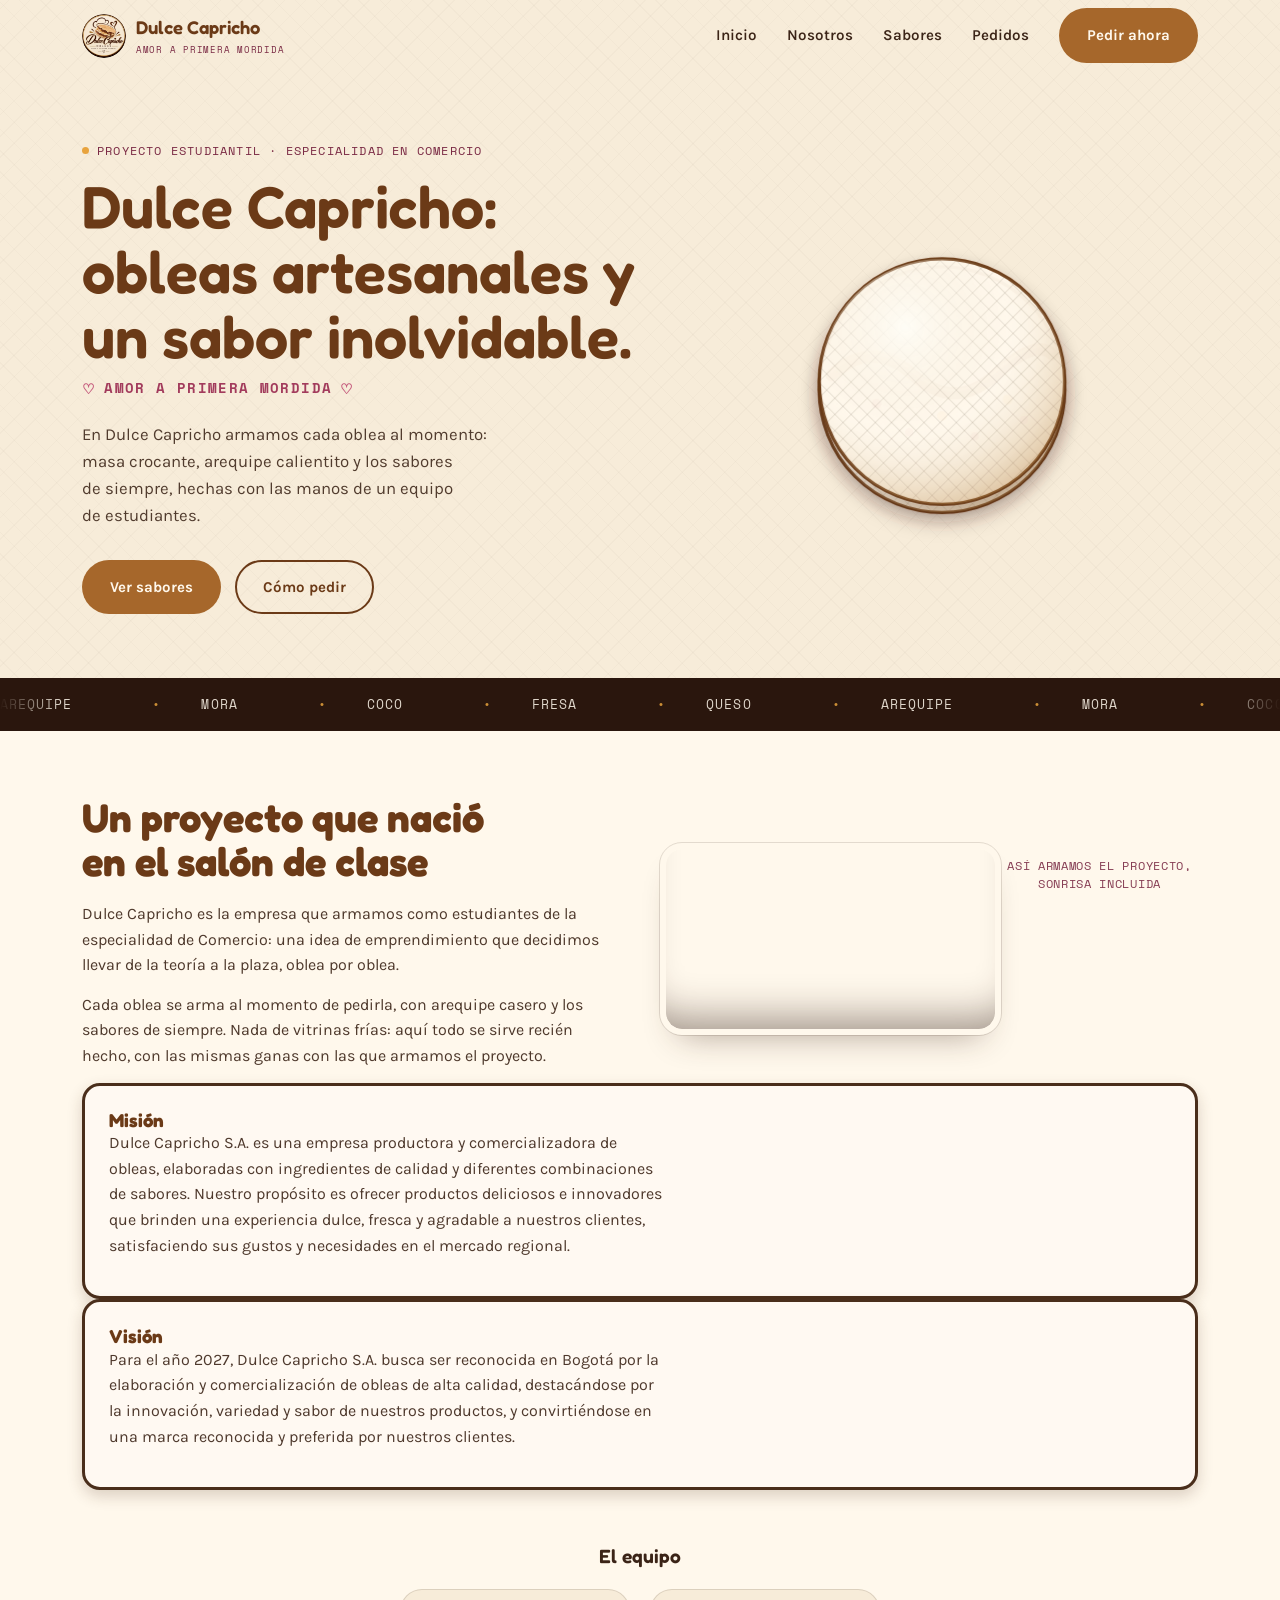
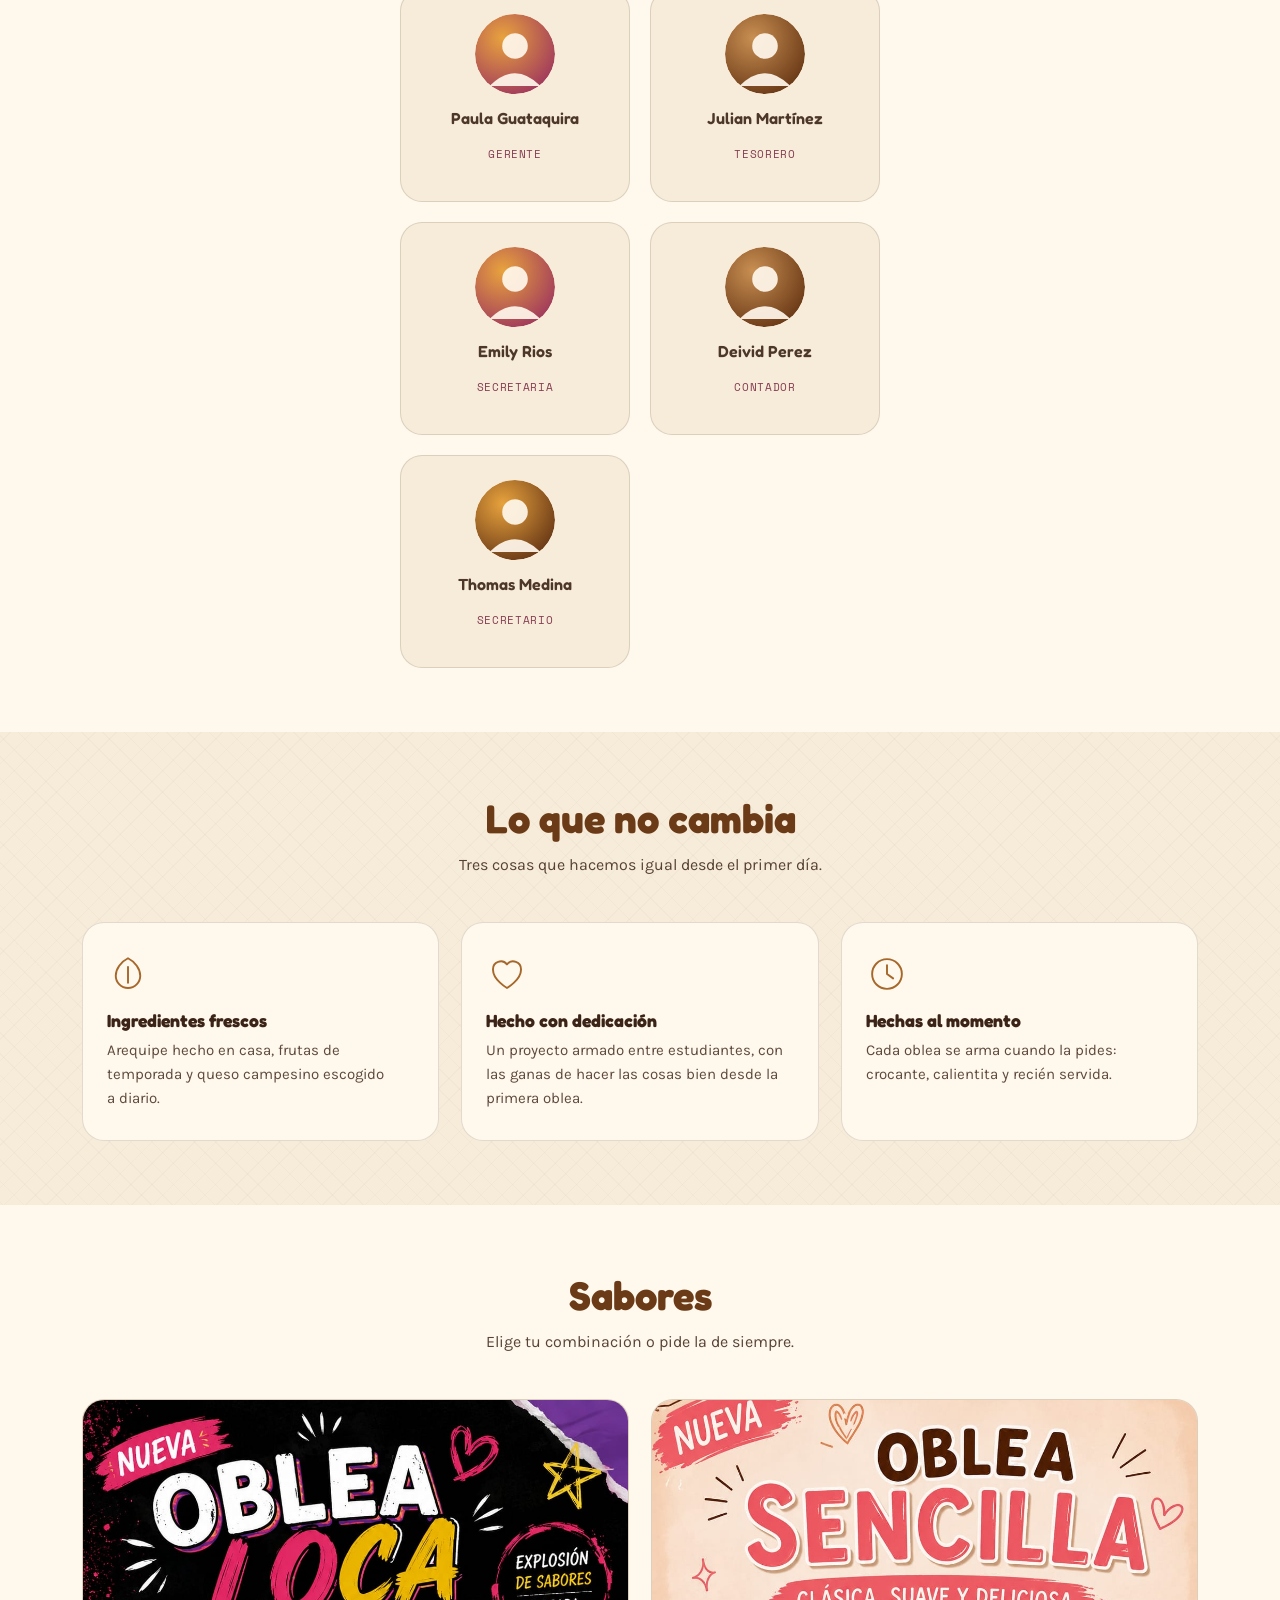
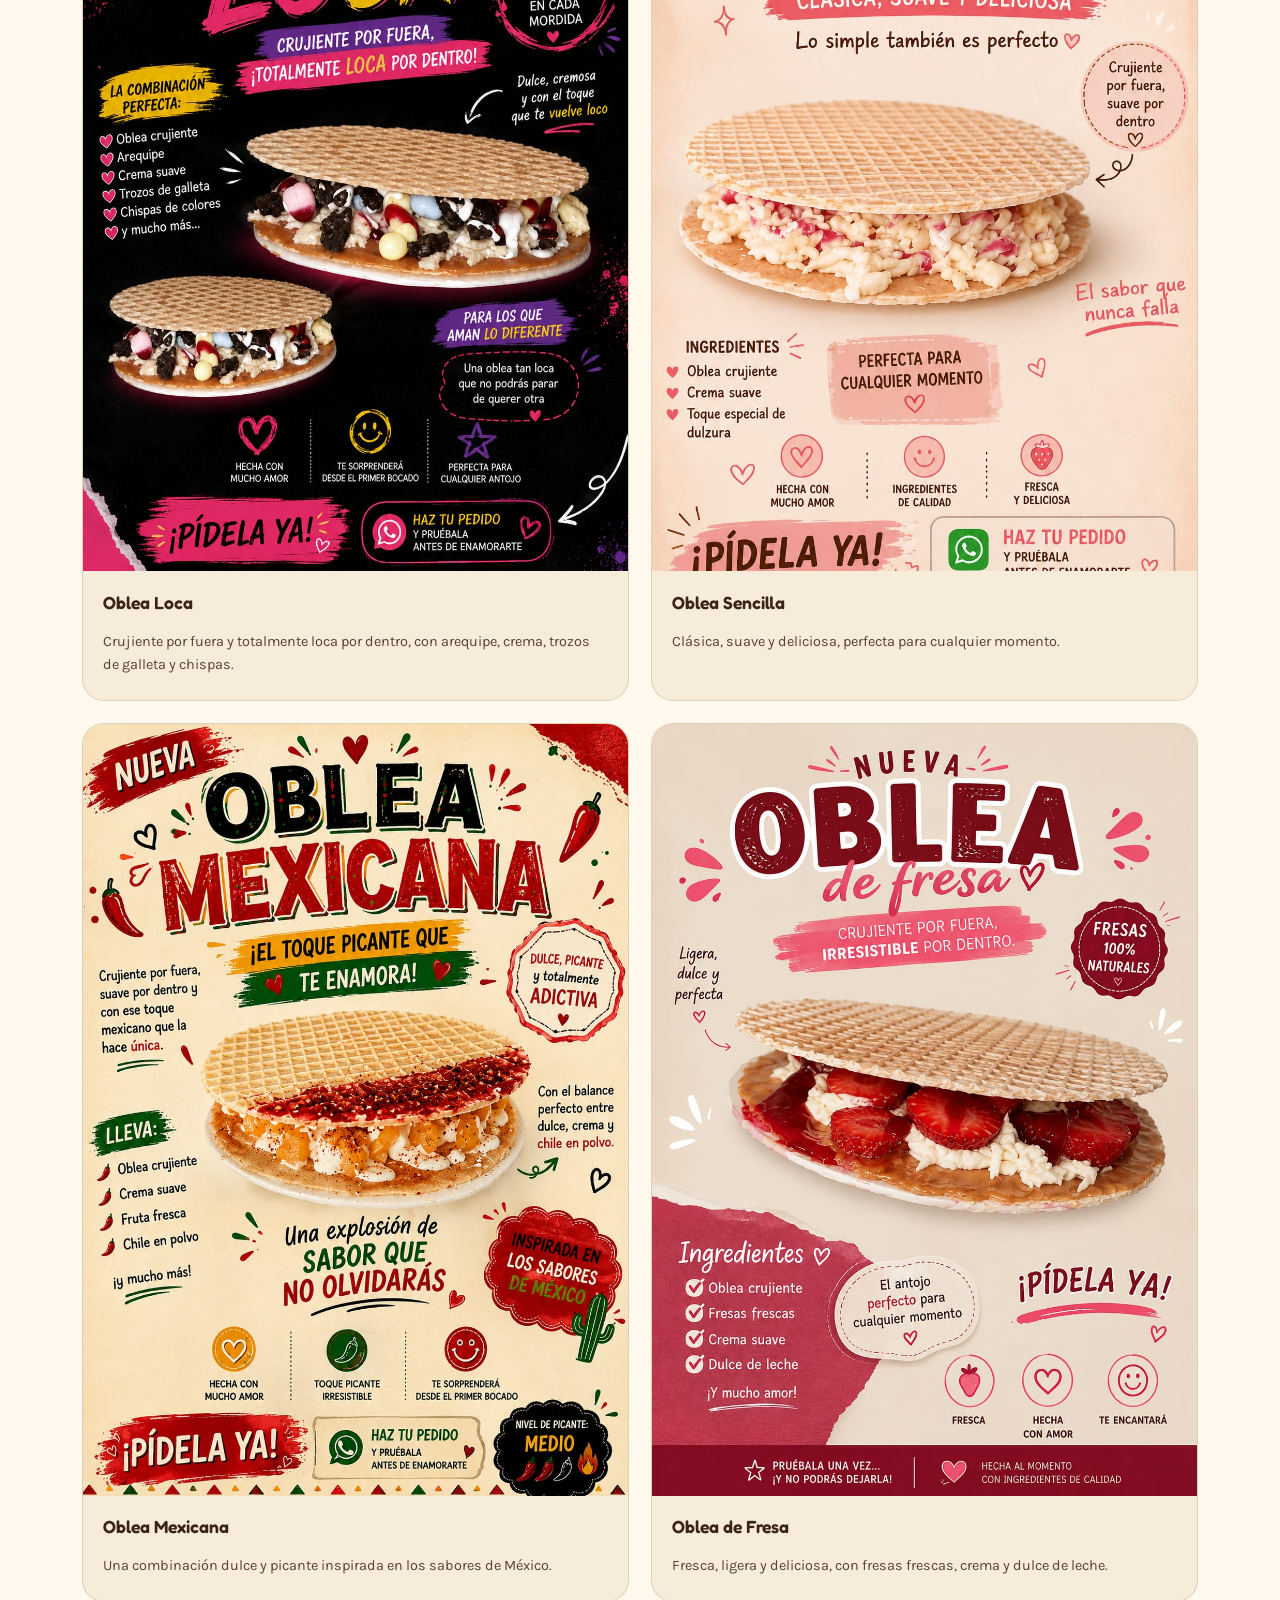
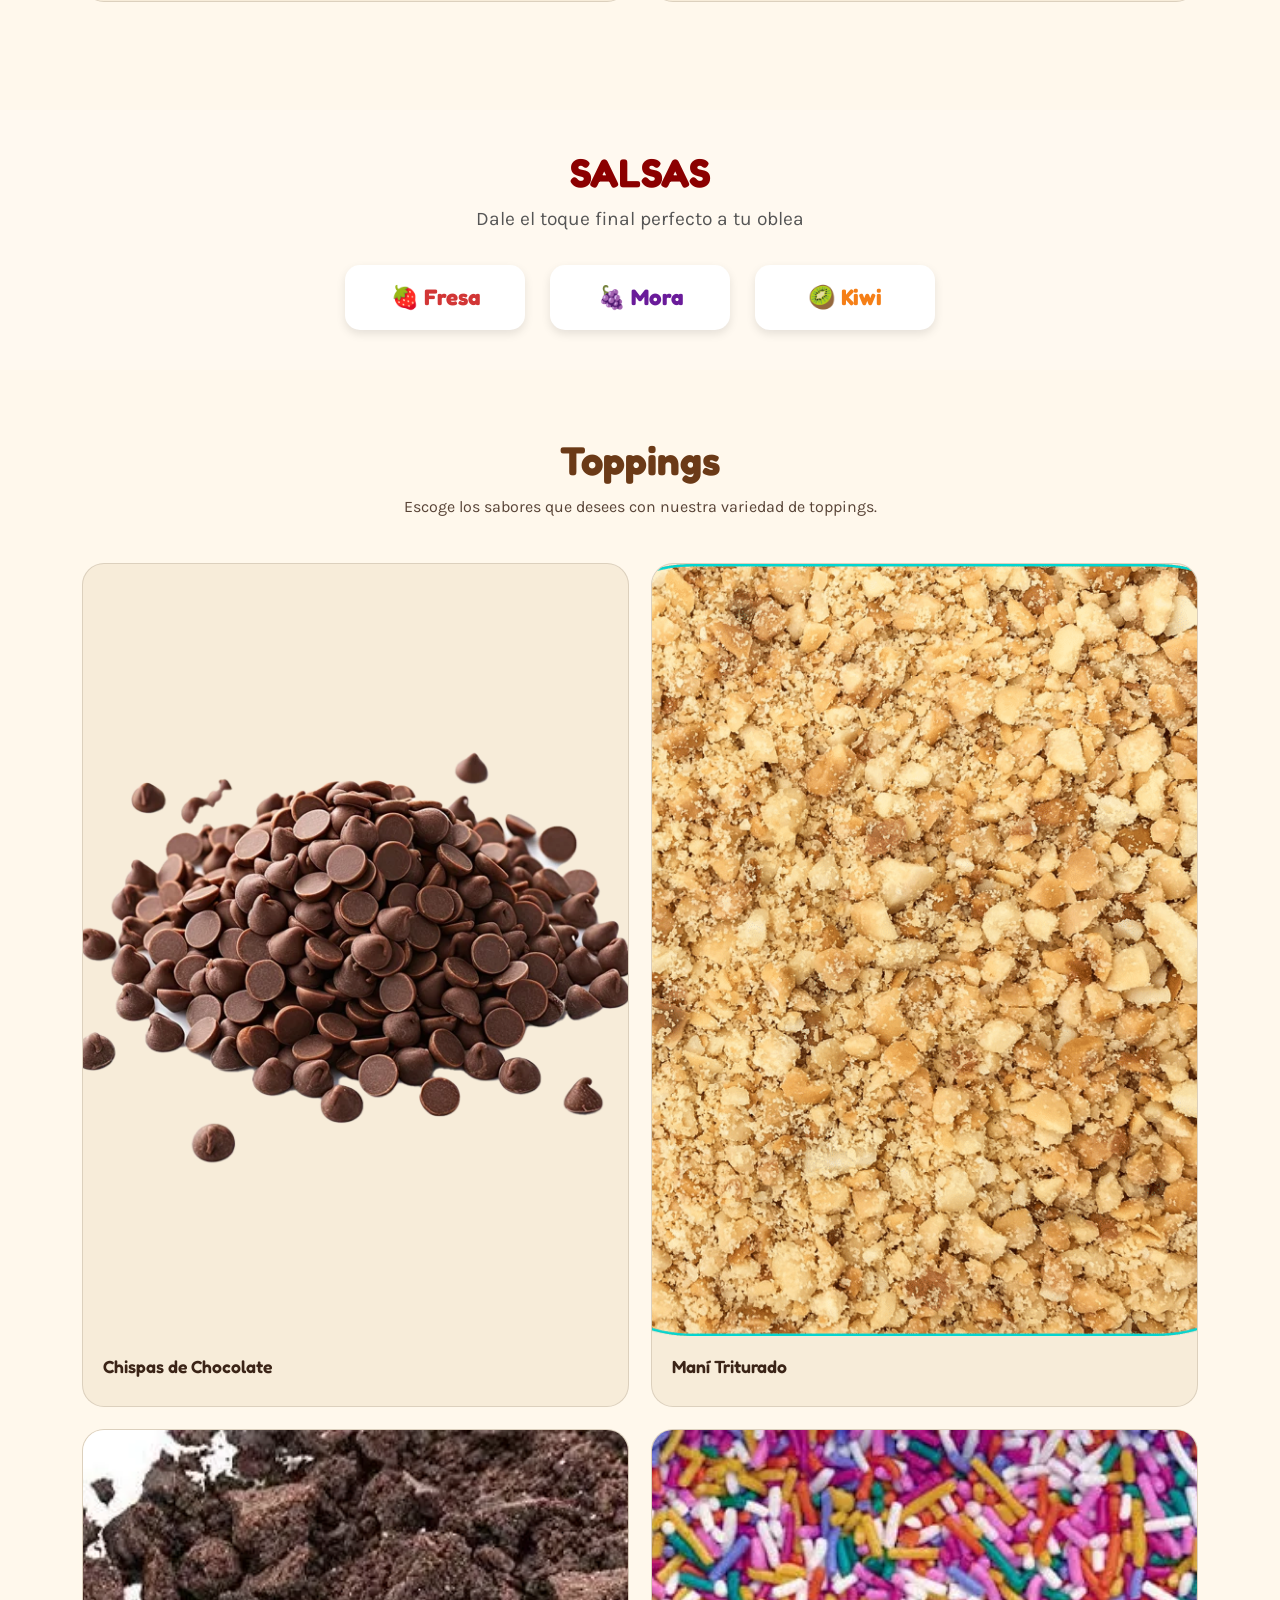
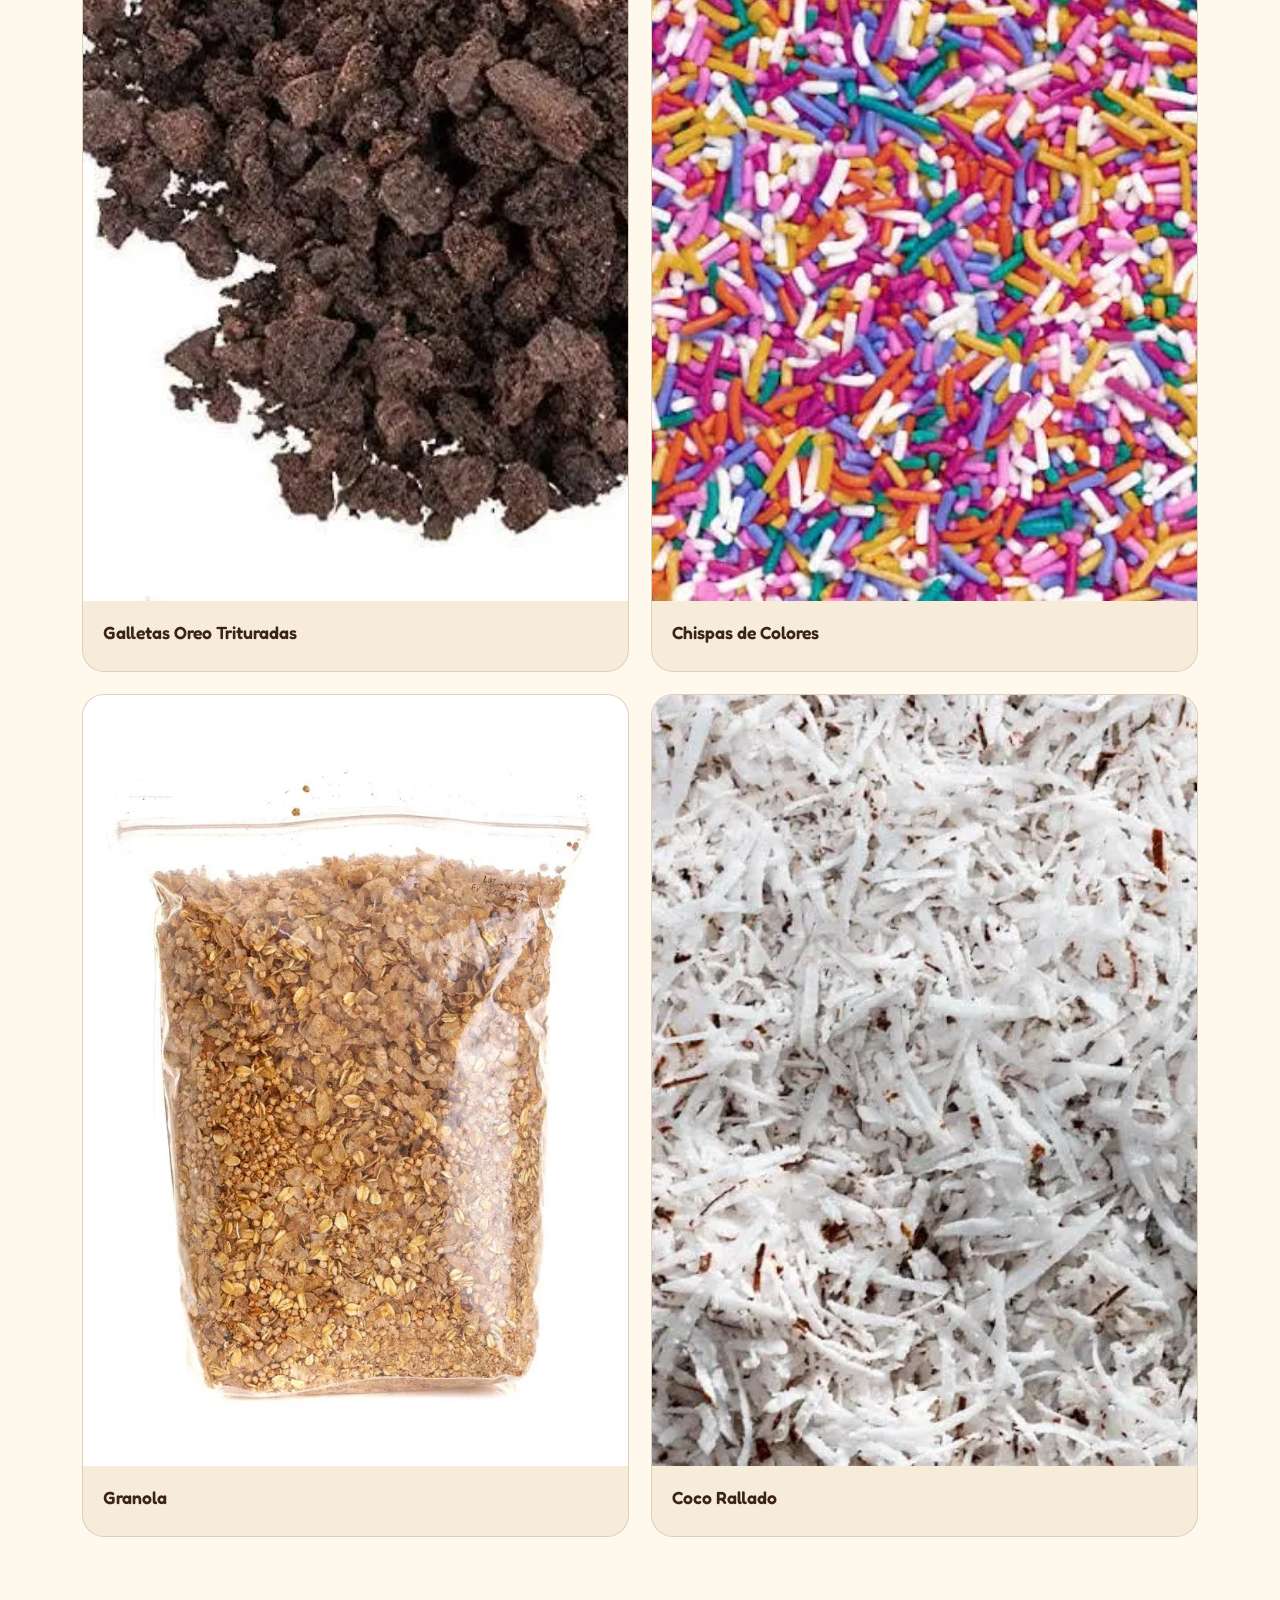
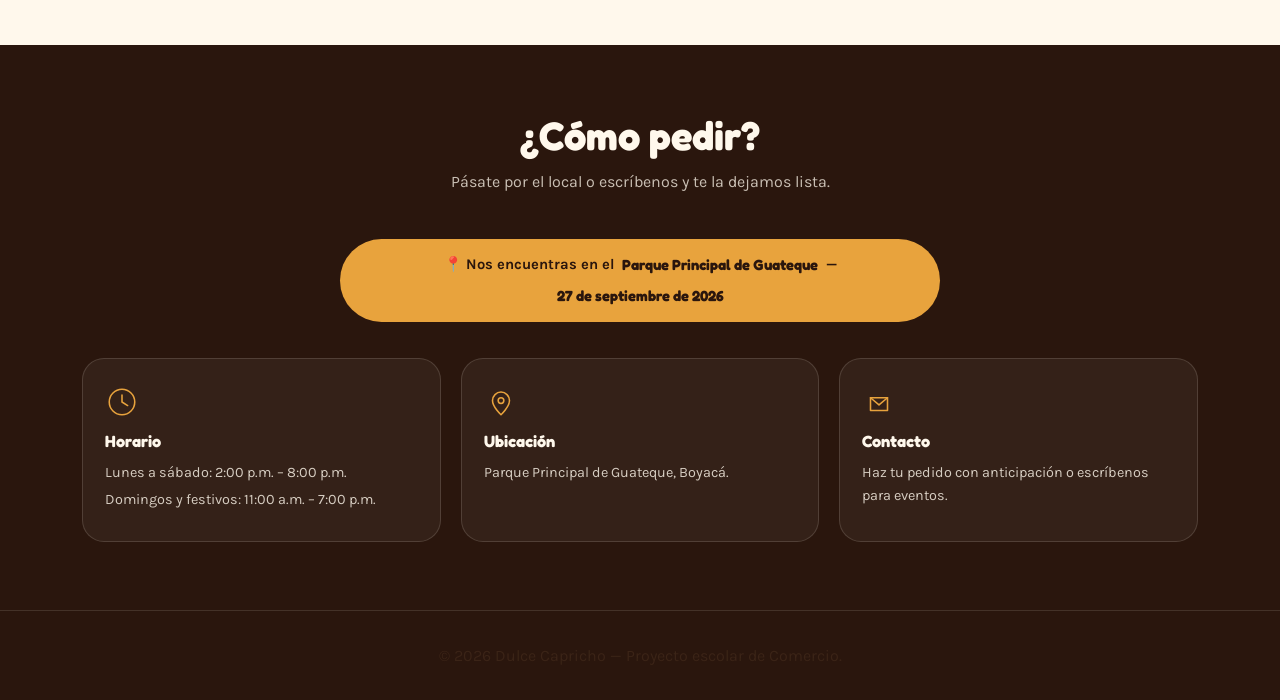
==== index.html @ 115abebb "Update index.html" ====
<!DOCTYPE html>
<html lang="es">
<head>
<meta charset="UTF-8">
<meta name="viewport" content="width=device-width, initial-scale=1.0">
<title>Dulce Capricho | Obleas artesanales</title>
<meta name="description" content="Dulce Capricho: obleas artesanales preparadas al momento, con arequipe, frutas y deliciosos sabores. Conoce nuestro saber y encuéntranos en el Parque Principal de Guateque el 27 de septiembre de 2026 desde las 7 a. m. hasta las 8 p. m. Este es un proyecto de estudiantes de la especialidad de Comercio.">
<meta name="robots" content="index, follow">
<meta name="author" content="Dulce Capricho">
<link rel="canonical" href="https://jul5700.github.io/Dulce-Capricho/">
<link rel="icon" type="image/png" href="assets/img/favicon-dulce-capricho.png">
<link rel="preconnect" href="https://fonts.googleapis.com">
<link rel="preconnect" href="https://fonts.gstatic.com" crossorigin>
<link href="https://fonts.googleapis.com/css2?family=Fredoka:wght@400;500;600;700&family=Karla:wght@400;500;600;700&family=Space+Mono:wght@400;700&display=swap" rel="stylesheet">
<link rel="stylesheet" href="styles.css?v=20260920">

<style>
  /* Efecto de agrandado al pasar el cursor sobre salsas y toppings */
.topping-card, .salsa-card, .flavor-card, .sabor-card, .topping-item, .card {
  transition: transform 0.3s ease-in-out, box-shadow 0.3s ease-in-out;
  cursor: pointer;
}

.topping-card:hover, .salsa-card:hover, .flavor-card:hover, .sabor-card:hover, .topping-item:hover, .card:hover {
  transform: scale(1.08); /* Agranda la tarjeta un 8% */
  box-shadow: 0 10px 20px rgba(74, 46, 27, 0.25);
  z-index: 5;
}
  /* Ocultar menú superior con transición suave */
header {
  position: fixed;
  top: 0;
  left: 0;
  width: 100%;
  z-index: 1000;
  transition: transform 0.3s ease-in-out;
}

header.nav-hidden {
  transform: translateY(-100%);
}
/* Fuerza la visibilidad de todas las secciones */
[data-reveal] {
  opacity: 1 !important;
  transform: none !important;
  visibility: visible !important;
  /* Estilo de marco de chocolate para Misión y Visión */
.mission-card, .vision-card {
  border: 3.5px solid #4A2E1B; /* Borde color chocolate oscuro */
  border-radius: 18px; /* Esquinas suaves y redondeadas */
  background-color: #FFF9F2; /* Fondo crema suave para resaltar el chocolate */
  box-shadow: 0 6px 15px rgba(74, 46, 27, 0.2); /* Sombra tenue estilo chocolate */
  padding: 1.5rem;
  transition: transform 0.3s ease, box-shadow 0.3s ease;
}

/* Efecto al pasar el cursor */
.mission-card:hover, .vision-card:hover {
  transform: translateY(-4px);
  border-color: #311B0B;
  box-shadow: 0 10px 22px rgba(74, 46, 27, 0.35);
}
}

.mission-vision-grid{
}
.mission-card h3,.vision-card h3{margin-top:0}
.team-avatar{
  display:grid;
  place-items:center;
  overflow:hidden;
}
.team-avatar svg{
  display:block;
  width:100%;
  height:100%;
}
.team-initial{
  width:100%;
  height:100%;
  min-height:100%;
  display:grid;
  place-items:center;
  font-size:2rem;
  font-weight:700;
  color:var(--cream-soft,#fff8ec);
}
.image-flavor-grid{
  grid-template-columns:repeat(2,minmax(0,1fr));
}
.image-flavor-card{overflow:hidden}
.flavor-image{
  display:block;
  width:100%;
  aspect-ratio:1054/1492;
  object-fit:cover;
}
.image-flavor-card .flavor-body{padding-top:1.1rem}
@media (max-width:760px){
  .mission-vision-grid,.image-flavor-grid{grid-template-columns:1fr}
}
</style>
</head>

<body>

<a href="#contenido" class="skip-link">Saltar al contenido</a>

<!-- Custom cursor -->
<div class="cursor" data-cursor-root aria-hidden="true">
  <span class="cursor-dot"></span>
  <span class="cursor-ring"></span>
</div>

<header data-nav>
  <div class="container nav-inner">
    <a href="#inicio" class="brand">
      <img class="brand-mark" src="logo-dulce-capricho.webp" alt="Logo de Dulce Capricho Obleas" width="44" height="44">
      <span class="brand-name">Dulce Capricho<span>Amor a primera mordida</span></span>
    </a>

    <nav class="nav-links" id="navLinks">
      <a href="#inicio">Inicio</a>
      <a href="#nosotros">Nosotros</a>
      <a href="#sabores">Sabores</a>
      <a href="#pedidos">Pedidos</a>
      <a href="#pedidos" class="btn btn-primary">Pedir ahora</a>
    </nav>

    <button class="nav-toggle" id="navToggle" aria-label="Abrir menú de navegación" aria-expanded="false" aria-controls="navLinks">
      <span></span><span></span><span></span>
    </button>
  </div>
</header>

<main id="contenido">

  <!-- HERO -->
  <section class="hero" id="inicio">
    <div class="container hero-grid">
      <div>
        <p class="eyebrow">Proyecto estudiantil · Especialidad en Comercio</p>
        <h1>Dulce Capricho: obleas artesanales y un sabor inolvidable.</h1>
        <p class="tagline-stamp">Amor a primera mordida</p>
        <p class="lead">En Dulce Capricho armamos cada oblea al momento: masa crocante, arequipe calientito y los sabores de siempre, hechas con las manos de un equipo de estudiantes.</p>
        <div class="cta-row">
          <a href="#sabores" class="btn btn-primary">Ver sabores</a>
          <a href="#pedidos" class="btn btn-secondary">Cómo pedir</a>
        </div>
      </div>

      <div class="hero-art">
        <svg viewBox="0 0 440 440" role="img" aria-label="Ilustración de una oblea armándose por capas">
          <defs>
            <pattern id="waffle" width="14" height="14" patternTransform="rotate(45)" patternUnits="userSpaceOnUse">
              <rect width="14" height="14" fill="var(--cream-soft)"/>
              <line x1="0" y1="0" x2="0" y2="14" stroke="var(--wafer-line)" stroke-width="2"/>
              <line x1="0" y1="0" x2="14" y2="0" stroke="var(--wafer-line)" stroke-width="2"/>
            </pattern>
            <radialGradient id="waferShade" cx="35%" cy="28%" r="75%">
              <stop offset="0%" stop-color="#FFFDF6"/>
              <stop offset="55%" stop-color="#F7ECD9" stop-opacity="0"/>
              <stop offset="100%" stop-color="#B98A4E" stop-opacity=".4"/>
            </radialGradient>
            <linearGradient id="drizzleShade" x1="0%" y1="0%" x2="100%" y2="100%">
              <stop offset="0%" stop-color="#C98F52"/>
              <stop offset="50%" stop-color="#8B5323"/>
              <stop offset="100%" stop-color="#6B3A17"/>
            </linearGradient>
            <filter id="softShadow" x="-30%" y="-30%" width="160%" height="160%">
              <feDropShadow dx="0" dy="10" stdDeviation="12" flood-color="#3B2417" flood-opacity="0.25"/>
            </filter>
          </defs>

          <g class="wafer-bottom">
            <circle cx="220" cy="238" r="150" fill="url(#waffle)" stroke="var(--caramel-deep)" stroke-width="4" filter="url(#softShadow)"/>
            <circle cx="220" cy="238" r="150" fill="url(#waferShade)"/>
          </g>

          <path class="drizzle" d="M85,220 Q135,175 185,220 T285,220 T355,195" fill="none" stroke="url(#drizzleShade)" stroke-width="15" stroke-linecap="round"/>
          <path class="drizzle" d="M85,216 Q135,171 185,216 T285,216 T355,191" fill="none" stroke="#E8C387" stroke-width="3" stroke-linecap="round" opacity=".55"/>

          <circle class="sprinkle" cx="140" cy="255" r="6" fill="var(--mora)"/>
          <circle class="sprinkle" cx="300" cy="250" r="6" fill="var(--citrus)"/>
          <circle class="sprinkle" cx="180" cy="290" r="5" fill="var(--fresa)"/>
          <circle class="sprinkle" cx="260" cy="295" r="5" fill="var(--mora)"/>
          <circle class="sprinkle" cx="220" cy="270" r="6" fill="var(--citrus)"/>
          <circle class="sprinkle" cx="320" cy="275" r="5" fill="var(--fresa)"/>

          <g class="wafer-top">
            <circle cx="220" cy="228" r="150" fill="url(#waffle)" stroke="var(--caramel-deep)" stroke-width="4" opacity="0.97" filter="url(#softShadow)"/>
            <circle cx="220" cy="228" r="150" fill="url(#waferShade)"/>
          </g>
        </svg>
      </div>
    </div>
  </section>

  <!-- MARQUEE -->
  <div class="marquee-wrap" aria-hidden="true">
    <div class="marquee-track">
      <span>Arequipe</span><span>Mora</span><span>Coco</span><span>Fresa</span><span>Queso</span>
      <span>Arequipe</span><span>Mora</span><span>Coco</span><span>Fresa</span><span>Queso</span>
    </div>
  </div>

  <!-- NOSOTROS -->
  <section class="story" id="nosotros">
    <div class="container story-inner">
      <div data-reveal>
        <h2>Un proyecto que nació en el salón de clase</h2>
        <p>Dulce Capricho es la empresa que armamos como estudiantes de la especialidad de Comercio: una idea de emprendimiento que decidimos llevar de la teoría a la plaza, oblea por oblea.</p>
        <p>Cada oblea se arma al momento de pedirla, con arequipe casero y los sabores de siempre. Nada de vitrinas frías: aquí todo se sirve recién hecho, con las mismas ganas con las que armamos el proyecto.</p>
      </div>

      <div class="story-video-wrap" data-reveal>
        <div class="story-video-frame">
          <video
            data-story-video
            src="equipo-dulce-capricho.mp4"
            poster="equipo-dulce-capricho-poster.jpg"
            autoplay muted loop playsinline preload="metadata">
          </video>
        </div>
        <p class="story-video-caption">Así armamos el proyecto, sonrisa incluida</p>
      </div>
    </div>

    <!-- MISIÓN Y VISIÓN -->
    <div class="container">
      <div class="mission-vision-grid" data-reveal>
        <article class="mission-card">
          <h3>Misión</h3>
          <p>Dulce Capricho S.A. es una empresa productora y comercializadora de obleas, elaboradas con ingredientes de calidad y diferentes combinaciones de sabores. Nuestro propósito es ofrecer productos deliciosos e innovadores que brinden una experiencia dulce, fresca y agradable a nuestros clientes, satisfaciendo sus gustos y necesidades en el mercado regional.</p>
        </article>

        <article class="vision-card">
          <h3>Visión</h3>
          <p>Para el año 2027, Dulce Capricho S.A. busca ser reconocida en Bogotá por la elaboración y comercialización de obleas de alta calidad, destacándose por la innovación, variedad y sabor de nuestros productos, y convirtiéndose en una marca reconocida y preferida por nuestros clientes.</p>
        </article>
      </div>
    </div>

    <!-- EQUIPO -->
    <div class="container team-block" data-reveal>
      <h3>El equipo</h3>

      <div class="team-grid">

        <!-- PAULA -->
        <div class="team-card">
          <div class="team-avatar">
            <svg viewBox="0 0 100 100" role="img" aria-label="Avatar de Paula Guataquira">
              <defs>
                <radialGradient id="avatarBgPaula" cx="35%" cy="30%" r="75%">
                  <stop offset="0%" stop-color="#E8A33D"/>
                  <stop offset="100%" stop-color="#A23B5C"/>
                </radialGradient>
              </defs>
              <circle cx="50" cy="50" r="50" fill="url(#avatarBgPaula)"/>
              <circle cx="50" cy="40" r="16" fill="#FFF8EC" opacity="0.92"/>
              <path d="M18,90 Q50,58 82,90 Z" fill="#FFF8EC" opacity="0.92"/>
            </svg>
          </div>
          <p class="team-name">Paula Guataquira</p>
          <p class="team-role">Gerente</p>
        </div>

        <!-- JULIÁN -->
        <div class="team-card">
          <div class="team-avatar">
            <svg viewBox="0 0 100 100" role="img" aria-label="Avatar de Julian Martínez">
              <defs>
                <radialGradient id="avatarBgJulian" cx="35%" cy="30%" r="75%">
                  <stop offset="0%" stop-color="#C98F52"/>
                  <stop offset="100%" stop-color="#6B3A17"/>
                </radialGradient>
              </defs>
              <circle cx="50" cy="50" r="50" fill="url(#avatarBgJulian)"/>
              <circle cx="50" cy="40" r="16" fill="#FFF8EC" opacity="0.92"/>
              <path d="M18,90 Q50,58 82,90 Z" fill="#FFF8EC" opacity="0.92"/>
            </svg>
          </div>
          <p class="team-name">Julian Martínez</p>
          <p class="team-role">Tesorero</p>
        </div>

        <!-- EMILY -->
        <div class="team-card">
          <div class="team-avatar">
            <svg viewBox="0 0 100 100" role="img" aria-label="Avatar de Emily Rios">
              <defs>
                <radialGradient id="avatarBgEmily" cx="35%" cy="30%" r="75%">
                  <stop offset="0%" stop-color="#E8A33D"/>
                  <stop offset="100%" stop-color="#A23B5C"/>
                </radialGradient>
              </defs>
              <circle cx="50" cy="50" r="50" fill="url(#avatarBgEmily)"/>
              <circle cx="50" cy="40" r="16" fill="#FFF8EC" opacity="0.92"/>
              <path d="M18,90 Q50,58 82,90 Z" fill="#FFF8EC" opacity="0.92"/>
            </svg>
          </div>
          <p class="team-name">Emily Rios</p>
          <p class="team-role">Secretaria</p>
        </div>

        <!-- DEIVID -->
        <div class="team-card">
          <div class="team-avatar">
            <svg viewBox="0 0 100 100" role="img" aria-label="Avatar de Deivid Perez">
              <defs>
                <radialGradient id="avatarBgDeivid" cx="35%" cy="30%" r="75%">
                  <stop offset="0%" stop-color="#C98F52"/>
                  <stop offset="100%" stop-color="#6B3A17"/>
                </radialGradient>
              </defs>
              <circle cx="50" cy="50" r="50" fill="url(#avatarBgDeivid)"/>
              <circle cx="50" cy="40" r="16" fill="#FFF8EC" opacity="0.92"/>
              <path d="M18,90 Q50,58 82,90 Z" fill="#FFF8EC" opacity="0.92"/>
            </svg>
          </div>
          <p class="team-name">Deivid Perez</p>
          <p class="team-role">Contador</p>
        </div>

        <!-- TOMÁS -->
        <div class="team-card">
          <div class="team-avatar">
            <svg viewBox="0 0 100 100" role="img" aria-label="Avatar de Thomas Medina">
              <defs>
                <radialGradient id="avatarBgTomas" cx="35%" cy="30%" r="75%">
                  <stop offset="0%" stop-color="#E8A33D"/>
                  <stop offset="100%" stop-color="#6B3A17"/>
                </radialGradient>
              </defs>
              <circle cx="50" cy="50" r="50" fill="url(#avatarBgTomas)"/>
              <circle cx="50" cy="40" r="16" fill="#FFF8EC" opacity="0.92"/>
              <path d="M18,90 Q50,58 82,90 Z" fill="#FFF8EC" opacity="0.92"/>
            </svg>
          </div>
          <p class="team-name">Thomas Medina</p>
          <p class="team-role">Secretario</p>
        </div>

      </div>
    </div>
  </section>

  <!-- VALORES -->
  <section class="values">
    <div class="container">
      <div class="section-head" data-reveal>
        <h2>Lo que no cambia</h2>
        <p>Tres cosas que hacemos igual desde el primer día.</p>
      </div>

      <div class="values-grid">
        <div class="value-card" data-reveal>
          <svg class="value-icon" viewBox="0 0 48 48" fill="none" stroke="currentColor" stroke-width="2.2" stroke-linecap="round" stroke-linejoin="round" aria-hidden="true">
            <path d="M24 6c-8 4-14 12-14 20a14 14 0 0 0 28 0c0-8-6-16-14-20Z"/>
            <path d="M24 16v18"/>
          </svg>
          <h3>Ingredientes frescos</h3>
          <p>Arequipe hecho en casa, frutas de temporada y queso campesino escogido a diario.</p>
        </div>

        <div class="value-card" data-reveal>
          <svg class="value-icon" viewBox="0 0 48 48" fill="none" stroke="currentColor" stroke-width="2.2" stroke-linecap="round" stroke-linejoin="round" aria-hidden="true">
            <path d="M24 40s-16-9.5-16-21A9 9 0 0 1 24 13a9 9 0 0 1 16 6c0 11.5-16 21-16 21Z"/>
          </svg>
          <h3>Hecho con dedicación</h3>
          <p>Un proyecto armado entre estudiantes, con las ganas de hacer las cosas bien desde la primera oblea.</p>
        </div>

        <div class="value-card" data-reveal>
          <svg class="value-icon" viewBox="0 0 48 48" fill="none" stroke="currentColor" stroke-width="2.2" stroke-linecap="round" stroke-linejoin="round" aria-hidden="true">
            <circle cx="24" cy="24" r="17"/>
            <path d="M24 14v10l7 5"/>
          </svg>
          <h3>Hechas al momento</h3>
          <p>Cada oblea se arma cuando la pides: crocante, calientita y recién servida.</p>
        </div>
      </div>
    </div>
  </section>

  <!-- SABORES -->
  <section class="menu" id="sabores">
    <div class="container">
      <div class="section-head" data-reveal>
        <h2>Sabores</h2>
        <p>Elige tu combinación o pide la de siempre.</p>
      </div>

      <div class="menu-grid image-flavor-grid">

        <article class="flavor-card image-flavor-card" data-reveal style="--flavor-color:var(--fresa)">
          <img class="flavor-image" src="oblea-loca.jpeg" alt="Oblea Loca de Dulce Capricho">
          <div class="flavor-body">
            <div class="flavor-head">
              <span class="flavor-title">Oblea Loca</span>
            </div>
            <p class="flavor-desc">Crujiente por fuera y totalmente loca por dentro, con arequipe, crema, trozos de galleta y chispas.</p>
          </div>
        </article>

        <article class="flavor-card image-flavor-card" data-reveal style="--flavor-color:var(--caramel-light)">
          <img class="flavor-image" src="oblea-sencilla.jpeg" alt="Oblea Sencilla de Dulce Capricho">
          <div class="flavor-body">
            <div class="flavor-head">
              <span class="flavor-title">Oblea Sencilla</span>
            </div>
            <p class="flavor-desc">Clásica, suave y deliciosa, perfecta para cualquier momento.</p>
          </div>
        </article>

        <article class="flavor-card image-flavor-card" data-reveal style="--flavor-color:var(--citrus)">
          <img class="flavor-image" src="oblea-mexicana.jpeg" alt="Oblea Mexicana de Dulce Capricho">
          <div class="flavor-body">
            <div class="flavor-head">
              <span class="flavor-title">Oblea Mexicana</span>
            </div>
            <p class="flavor-desc">Una combinación dulce y picante inspirada en los sabores de México.</p>
          </div>
        </article>

        <article class="flavor-card image-flavor-card" data-reveal style="--flavor-color:var(--fresa)">
          <img class="flavor-image" src="oblea-fresa.jpeg" alt="Oblea de Fresa de Dulce Capricho">
          <div class="flavor-body">
            <div class="flavor-head">
              <span class="flavor-title">Oblea de Fresa</span>
            </div>
            <p class="flavor-desc">Fresca, ligera y deliciosa, con fresas frescas, crema y dulce de leche.</p>
          </div>
        </article>

      </div>
    </div>
  </section>

  <!-- SECCIÓN SALSAS -->
  <section id="salsas-section" style="text-align: center; padding: 40px 20px; background-color: #fff9f0;">
    <h2 style="font-size: 2.5rem; color: #8b0000; font-weight: bold; text-transform: uppercase; margin-bottom: 10px;">
      SALSAS
    </h2>
    <p style="font-size: 1.2rem; color: #555; margin-bottom: 30px;">
      Dale el toque final perfecto a tu oblea
    </p>

    <div style="display: flex; justify-content: center; gap: 25px; flex-wrap: wrap;">
      <div style="background: #ffffff; padding: 20px; border-radius: 15px; box-shadow: 0 4px 10px rgba(0,0,0,0.1); width: 180px;">
        <h3 style="color: #d23636; font-size: 1.4rem;">🍓 Fresa</h3>
      </div>

      <div style="background: #ffffff; padding: 20px; border-radius: 15px; box-shadow: 0 4px 10px rgba(0,0,0,0.1); width: 180px;">
        <h3 style="color: #6a1b9a; font-size: 1.4rem;">🍇 Mora</h3>
      </div>

      <div style="background: #ffffff; padding: 20px; border-radius: 15px; box-shadow: 0 4px 10px rgba(0,0,0,0.1); width: 180px;">
        <h3 style="color: #f57f17; font-size: 1.4rem;">🥝 Kiwi</h3>
      </div>
    </div>
  </section>

  <!-- TOPPINGS -->
  <section class="menu" id="toppings">
    <div class="container">
      <div class="section-head" data-reveal>
        <h2>Toppings</h2>
        <p>Escoge los sabores que desees con nuestra variedad de toppings.</p>
      </div>

      <div class="menu-grid image-flavor-grid">

        <!-- Chispas de Chocolate -->
        <article class="flavor-card image-flavor-card" data-reveal style="--flavor-color:var(--caramel-deep)">
          <img class="flavor-image" src="chocolate_chips.webp" alt="Chispas de Chocolate">
          <div class="flavor-body">
            <div class="flavor-head">
              <span class="flavor-title">Chispas de Chocolate</span>
            </div>
          </div>
        </article>

        <!-- Maní Triturado -->
        <article class="flavor-card image-flavor-card" data-reveal style="--flavor-color:var(--caramel-light)">
          <img class="flavor-image" src="Mani-triturado-1.webp" alt="Maní Triturado">
          <div class="flavor-body">
            <div class="flavor-head">
              <span class="flavor-title">Maní Triturado</span>
            </div>
          </div>
        </article>

        <!-- Galletas Oreo Trituradas -->
        <article class="flavor-card image-flavor-card" data-reveal style="--flavor-color:var(--caramel-deep)">
          <img class="flavor-image" src="Galletas-oreo-trituradas.webp" alt="Galletas Oreo Trituradas">
          <div class="flavor-body">
            <div class="flavor-head">
              <span class="flavor-title">Galletas Oreo Trituradas</span>
            </div>
          </div>
        </article>

        <!-- Chispas de Colores -->
        <article class="flavor-card image-flavor-card" data-reveal style="--flavor-color:var(--caramel-light)">
          <img class="flavor-image" src="Chispas-de-colores.webp" alt="Chispas de Colores">
          <div class="flavor-body">
            <div class="flavor-head">
              <span class="flavor-title">Chispas de Colores</span>
            </div>
          </div>
        </article>

        <!-- Granola -->
        <article class="flavor-card image-flavor-card" data-reveal style="--flavor-color:var(--caramel-deep)">
          <img class="flavor-image" src="Granola.webp" alt="Granola">
          <div class="flavor-body">
            <div class="flavor-head">
              <span class="flavor-title">Granola</span>
            </div>
          </div>
        </article>

        <!-- Coco Rallado -->
        <article class="flavor-card image-flavor-card" data-reveal style="--flavor-color:var(--caramel-light)">
          <img class="flavor-image" src="images-coco-rallado.webp" alt="Coco Rallado">
          <div class="flavor-body">
            <div class="flavor-head">
              <span class="flavor-title">Coco Rallado</span>
            </div>
          </div>
        </article>

      </div>
    </div>
  </section>

  <!-- PEDIDOS -->
  <section class="pedidos" id="pedidos">
    <div class="container">
      <div class="section-head" data-reveal>
        <h2>¿Cómo pedir?</h2>
        <p>Pásate por el local o escríbenos y te la dejamos lista.</p>
      </div>

      <div class="event-banner" data-reveal>
        📍 Nos encuentras en el <strong>Parque Principal de Guateque</strong> — <strong>27 de septiembre de 2026</strong>
      </div>

      <div class="info-grid">
        <div class="info-card" data-reveal>
          <svg class="info-icon" viewBox="0 0 48 48" fill="none" stroke="currentColor" stroke-width="2.2" stroke-linecap="round" stroke-linejoin="round" aria-hidden="true">
            <circle cx="24" cy="24" r="18"/><path d="M24 14v10l8 5"/>
          </svg>
          <h3>Horario</h3>
          <p>Lunes a sábado: 2:00 p.m. – 8:00 p.m.</p>
          <p>Domingos y festivos: 11:00 a.m. – 7:00 p.m.</p>
        </div>

        <div class="info-card" data-reveal>
          <svg class="info-icon" viewBox="0 0 48 48" fill="none" stroke="currentColor" stroke-width="2.2" stroke-linecap="round" stroke-linejoin="round" aria-hidden="true">
            <path d="M24 10c-6.6 0-12 5.4-12 12 0 9 12 20 12 20s12-11 12-20c0-6.6-5.4-12-12-12z"/><circle cx="24" cy="22" r="4"/>
          </svg>
          <h3>Ubicación</h3>
          <p>Parque Principal de Guateque, Boyacá.</p>
        </div>

        <div class="info-card" data-reveal>
          <svg class="info-icon" viewBox="0 0 48 48" fill="none" stroke="currentColor" stroke-width="2.2" stroke-linecap="round" stroke-linejoin="round" aria-hidden="true">
            <path d="M12 18h24v18H12z"/><path d="M12 18l12 10 12-10"/>
          </svg>
          <h3>Contacto</h3>
          <p>Haz tu pedido con anticipación o escríbenos para eventos.</p>
        </div>
      </div>
    </div>
  </section>

</main>

<footer class="footer">
  <div class="container footer-inner">
    <p>© 2026 Dulce Capricho — Proyecto escolar de Comercio.</p>
  </div>
</footer>

<script>
  const navToggle = document.getElementById('navToggle');
  const navLinks = document.getElementById('navLinks');
  if (navToggle && navLinks) {
    navToggle.addEventListener('click', () => {
      const isOpen = navLinks.classList.toggle('active');
      navToggle.setAttribute('aria-expanded', isOpen);
    });
  }

  const reveals = document.querySelectorAll('[data-reveal]');
  const observer = new IntersectionObserver((entries) => {
    entries.forEach(entry => {
      if (entry.isIntersecting) {
        entry.target.classList.add('revealed');
      }
    });
  }, { threshold: 0.1 });

  reveals.forEach(el => observer.observe(el));
</script>
<script>
  const header = document.querySelector('header');

  // Ocultar al bajar en la página
  window.addEventListener('scroll', () => {
    if (window.scrollY > 100) {
      header.classList.add('nav-hidden');
    } else {
      header.classList.remove('nav-hidden');
    }
  });

  // Mostrar cuando el cursor se acerca a la parte superior (primeros 70px)
  window.addEventListener('mousemove', (e) => {
    if (e.clientY <= 70) {
      header.classList.remove('nav-hidden');
    }
  });
</script>
</body>
</html>
---- styles.css ----
/* =============================================================
   DULCE CAPRICHO — styles.css
   1. Tokens
   2. Reset & base
   3. Utilities
   4. Typography
   5. Components
   6. Sections
   7. Effects & animations
   8. Responsive
   9. Reduced motion
   ============================================================= */

/* =============================================================
   1. Tokens
   ============================================================= */
:root{
  --cream:#F7ECD9;
  --cream-soft:#FFF8EC;
  --caramel:#A6672B;
  --caramel-light:#C98F52;
  --caramel-deep:#6B3A17;
  --mora:#A23B5C;
  --mora-deep:#7A2A44;
  --citrus:#E8A33D;
  --fresa:#C4577A;
  --choco-deep:#4B2A1A;
  --espresso:#3B2417;
  --choco-bg:#2A160D;
  --wafer-line:rgba(59,36,23,0.14);

  --font-display:'Fredoka', sans-serif;
  --font-body:'Karla', sans-serif;
  --font-mono:'Space Mono', monospace;

  --ease-out:  cubic-bezier(0.16, 1, 0.3, 1);
  --ease-in:   cubic-bezier(0.7, 0, 0.84, 0);
  --ease-soft: cubic-bezier(0.25, 0.46, 0.45, 0.94);
  --ease-bounce: cubic-bezier(0.34, 1.56, 0.64, 1);

  --header-h:72px;
  --radius-lg:22px;
  --radius-md:16px;
  --shadow-card:0 18px 34px -20px rgba(59,36,23,.45);
}

/* =============================================================
   2. Reset & base
   ============================================================= */
*,*::before,*::after{box-sizing:border-box; margin:0;}
html{-webkit-text-size-adjust:100%; tab-size:2; scroll-behavior:smooth;}
body{
  font-family:var(--font-body);
  font-size:16px;
  line-height:1.6;
  background-color:var(--cream);
  background-image:
    repeating-linear-gradient(45deg, rgba(59,36,23,0.025) 0 1px, transparent 1px 15px),
    repeating-linear-gradient(-45deg, rgba(59,36,23,0.025) 0 1px, transparent 1px 15px);
  color:var(--espresso);
  -webkit-font-smoothing:antialiased;
  -moz-osx-font-smoothing:grayscale;
  text-rendering:optimizeLegibility;
  overflow-x:clip;
}
img,svg,video{display:block; max-width:100%;}
img{height:auto;}
button{font:inherit; color:inherit; cursor:pointer; border:0; background:none;}
a{color:inherit; text-decoration:none;}
p{text-wrap:pretty;}
h1,h2,h3{text-wrap:balance; line-height:1.1;}
ul{list-style:none;}
::selection{background:var(--caramel); color:var(--cream-soft);}
:focus-visible{outline:3px solid var(--citrus); outline-offset:3px; border-radius:4px;}
section{scroll-margin-top:var(--header-h);}

/* =============================================================
   3. Utilities
   ============================================================= */
.skip-link{
  position:fixed; top:-100px; left:1rem; z-index:9999;
  padding:.7rem 1.1rem; background:var(--espresso); color:var(--cream-soft);
  border-radius:8px; font-weight:600; transition:top .3s var(--ease-out);
}
.skip-link:focus{top:1rem;}
.container{max-width:1180px; margin:0 auto; padding:0 20px;}

/* =============================================================
   4. Typography
   ============================================================= */
h1,h2,h3{font-family:var(--font-display); color:var(--caramel-deep);}
.section-head{text-align:center; max-width:640px; margin:0 auto 44px;}
.section-head h2{font-size:clamp(1.7rem,4vw + .8rem,2.5rem); margin-bottom:12px;}
.section-head p{opacity:.85;}
.eyebrow{
  display:inline-flex; align-items:center; gap:8px;
  font-family:var(--font-mono); text-transform:uppercase; letter-spacing:.1em;
  font-size:.75rem; color:var(--mora-deep); margin-bottom:14px;
}
.eyebrow::before{content:""; width:7px; height:7px; border-radius:50%; background:var(--citrus); flex-shrink:0;}
.tagline-stamp{
  display:flex; align-items:center; gap:8px;
  font-family:var(--font-mono); text-transform:uppercase; letter-spacing:.1em;
  font-size:.85rem; font-weight:700; color:var(--mora); margin:-6px 0 22px;
}
.tagline-stamp::before,.tagline-stamp::after{content:"♡"; color:var(--fresa); font-size:.9rem;}

/* =============================================================
   5. Components
   ============================================================= */

/* Buttons */
.btn{
  display:inline-flex; align-items:center; justify-content:center; gap:8px;
  font-family:var(--font-body); font-weight:700; font-size:.94rem;
  padding:13px 26px; border-radius:999px; border:2px solid transparent;
  transition:transform .3s var(--ease-out), background-color .3s var(--ease-out), color .3s var(--ease-out), box-shadow .3s var(--ease-out);
  white-space:nowrap;
}
.btn-primary{background:var(--caramel); color:var(--cream-soft);}
.btn-primary:hover{background:var(--caramel-deep); transform:translateY(-3px); box-shadow:0 14px 24px -10px rgba(107,58,23,.55);}
.btn-secondary{background:transparent; border-color:var(--caramel-deep); color:var(--caramel-deep);}
.btn-secondary:hover{background:var(--caramel-deep); color:var(--cream-soft); transform:translateY(-3px);}
.btn:active{transform:translateY(0);}

/* Tag chips */
.tag{
  font-family:var(--font-mono); font-size:.66rem; text-transform:uppercase; letter-spacing:.05em;
  padding:4px 10px; border-radius:999px; background:var(--cream-soft); border:1px solid var(--wafer-line);
  color:var(--caramel-deep);
}

/* Event banner (pedidos) */
.event-banner{
  display:flex; align-items:center; justify-content:center; gap:8px; flex-wrap:wrap; text-align:center;
  background:var(--citrus); color:var(--choco-bg); font-weight:700; font-size:.92rem;
  padding:14px 22px; border-radius:999px; margin:0 auto 36px; max-width:600px;
}
.event-banner strong{font-family:var(--font-display);}

/* Reveal on scroll (universal) */
[data-reveal]{
  opacity:0; transform:translateY(28px);
  transition:opacity .8s var(--ease-soft), transform .8s var(--ease-soft);
}
[data-reveal].is-revealed{opacity:1; transform:none;}

/* Tilt 3D subtle */
.has-tilt{
  --rx:0deg; --ry:0deg;
  transform:perspective(900px) rotateX(var(--rx)) rotateY(var(--ry));
  transform-style:preserve-3d;
  transition:transform .5s var(--ease-soft), box-shadow .3s var(--ease-out);
}
.has-tilt:hover{transition-duration:.15s;}

/* Custom cursor */
.cursor{
  position:fixed; top:0; left:0; pointer-events:none; z-index:9999;
  display:none; mix-blend-mode:difference; opacity:0;
  transition:opacity .25s var(--ease-out);
}
.cursor.is-ready{opacity:1;}
@media (hover:hover) and (pointer:fine){ .cursor{display:block;} }
.cursor-dot,.cursor-ring{position:fixed; top:0; left:0; pointer-events:none; will-change:transform;}
.cursor-dot{width:5px; height:5px; margin:-2.5px; background:var(--cream-soft); border-radius:50%;}
.cursor-ring{
  width:32px; height:32px; margin:-16px; border:1px solid var(--cream-soft); border-radius:50%;
  transition:width .35s var(--ease-out), height .35s var(--ease-out), margin .35s var(--ease-out);
}
.cursor.is-interactive .cursor-ring{width:50px; height:50px; margin:-25px;}
.has-cursor,.has-cursor a,.has-cursor button{cursor:none;}

/* =============================================================
   6. Sections
   ============================================================= */

/* --- Header / nav --- */
header{
  position:fixed; top:0; left:0; right:0; z-index:100; height:var(--header-h);
  background:transparent;
  transition:background-color .4s var(--ease-out), backdrop-filter .4s var(--ease-out), box-shadow .4s var(--ease-out), border-color .4s var(--ease-out);
  border-bottom:1px solid transparent;
}
header.is-scrolled{
  background:rgba(247,236,217,.94); backdrop-filter:blur(10px); -webkit-backdrop-filter:blur(10px);
  border-color:var(--wafer-line); box-shadow:0 1px 0 rgba(0,0,0,.04);
}
.nav-inner{height:100%; display:flex; align-items:center; justify-content:space-between;}
.brand{display:flex; align-items:center; gap:10px;}
.brand-mark{width:44px; height:44px; border-radius:50%; object-fit:contain; flex-shrink:0;}
.brand-name{font-family:var(--font-display); font-weight:600; font-size:1.15rem; color:var(--caramel-deep);}
.brand-name span{display:block; font-family:var(--font-mono); font-size:.58rem; font-weight:400; letter-spacing:.08em; color:var(--mora-deep); text-transform:uppercase;}

.nav-links{
  position:fixed; top:var(--header-h); left:0; right:0;
  background:var(--cream-soft); flex-direction:column; align-items:flex-start;
  padding:22px 20px; border-bottom:1px solid var(--wafer-line);
  display:none; gap:18px;
}
.nav-links.open{display:flex;}
.nav-links a:not(.btn){font-weight:600; font-size:.95rem; position:relative; padding:2px 0;}
.nav-links a:not(.btn)::after{content:""; position:absolute; left:0; bottom:0; width:0; height:2px; background:var(--mora); transition:width .25s var(--ease-out);}
.nav-links a:not(.btn):hover::after{width:100%;}

.nav-toggle{display:flex; flex-direction:column; gap:5px; padding:8px;}
.nav-toggle span{width:23px; height:2.5px; background:var(--caramel-deep); border-radius:2px; transition:transform .25s var(--ease-out), opacity .25s var(--ease-out);}
.nav-toggle[aria-expanded="true"] span:nth-child(1){transform:translateY(7.5px) rotate(45deg);}
.nav-toggle[aria-expanded="true"] span:nth-child(2){opacity:0;}
.nav-toggle[aria-expanded="true"] span:nth-child(3){transform:translateY(-7.5px) rotate(-45deg);}

/* --- Hero --- */
.hero{padding:calc(var(--header-h) + 44px) 0 52px;}
.hero-grid{display:grid; gap:36px; align-items:center;}
.hero h1{font-size:clamp(2.1rem, 7vw + .8rem, 3.7rem); font-weight:600; margin-bottom:14px;}
.hero p.lead{font-size:1.05rem; max-width:44ch; opacity:.88; margin-bottom:30px;}
.cta-row{display:flex; gap:14px; flex-wrap:wrap;}
.hero-art{position:relative; display:flex; justify-content:center;}
.hero-art svg{width:min(360px, 82vw); height:auto;}

/* --- Marquee --- */
.marquee-wrap{overflow:hidden; position:relative; background:var(--choco-bg); padding:16px 0;}
.marquee-wrap::before,.marquee-wrap::after{content:""; position:absolute; top:0; bottom:0; width:60px; z-index:2; pointer-events:none;}
.marquee-wrap::before{left:0; background:linear-gradient(90deg, var(--choco-bg), transparent);}
.marquee-wrap::after{right:0; background:linear-gradient(270deg, var(--choco-bg), transparent);}
.marquee-track{display:flex; width:max-content; gap:2.5rem; white-space:nowrap; animation:marqueeScroll 26s linear infinite;}
.marquee-track span{
  font-family:var(--font-mono); text-transform:uppercase; letter-spacing:.08em; font-size:.82rem;
  color:var(--cream-soft); opacity:.85; display:inline-flex; align-items:center; gap:2.5rem;
}
.marquee-track span::after{content:"•"; color:var(--citrus); margin-left:2.5rem;}

/* --- Nosotros --- */
.story{background:var(--cream-soft); padding:64px 0; position:relative; overflow:hidden;}
.story-inner{display:grid; gap:40px; align-items:center;}
.story h2{font-size:clamp(1.7rem,4vw + .8rem,2.5rem); margin-bottom:18px;}
.story p{margin-bottom:14px; opacity:.9; max-width:56ch;}
.story-video-wrap{position:relative; display:flex; justify-content:center;}
.story-video-frame{
  position:relative; width:100%; max-width:420px; border-radius:var(--radius-lg);
  overflow:hidden; box-shadow:var(--shadow-card); border:6px solid var(--cream-soft);
  outline:1px solid var(--wafer-line); aspect-ratio:16/9;
}
.story-video-frame video{width:100%; height:100%; object-fit:cover;}
.story-video-frame::after{
  content:""; position:absolute; inset:0; pointer-events:none; border-radius:calc(var(--radius-lg) - 6px);
  box-shadow:inset 0 -40px 40px -30px rgba(43,22,13,.45);
}
.story-video-caption{
  margin-top:14px; text-align:center; font-family:var(--font-mono); font-size:.72rem;
  text-transform:uppercase; letter-spacing:.06em; color:var(--mora-deep);
}

/* --- Team --- */
.team-block{margin-top:56px;}
.team-block h3{font-family:var(--font-display); font-weight:600; font-size:1.2rem; color:var(--espresso); text-align:center; margin-bottom:22px;}
.team-grid{display:grid; gap:20px; max-width:480px; margin:0 auto;}
.team-card{background:var(--cream); border:1px solid var(--wafer-line); border-radius:var(--radius-lg); padding:24px 20px; text-align:center;}
.team-avatar{width:80px; height:80px; margin:0 auto 12px; border-radius:50%; overflow:hidden;}
.team-name{font-family:var(--font-display); font-weight:600; font-size:1rem; color:var(--espresso);}
.team-role{font-family:var(--font-mono); font-size:.68rem; text-transform:uppercase; letter-spacing:.06em; color:var(--mora-deep); margin-top:4px;}

/* --- Values --- */
.values{padding:64px 0;}
.values-grid{display:grid; gap:22px;}
.value-card{background:var(--cream-soft); border:1px solid var(--wafer-line); border-radius:var(--radius-lg); padding:30px 24px;}
.value-icon{width:42px; height:42px; margin-bottom:16px; color:var(--caramel);}
.value-card h3{font-size:1.1rem; margin-bottom:8px; color:var(--espresso);}
.value-card p{font-size:.94rem; opacity:.82;}

/* --- Menu / Sabores --- */
.menu{background:var(--cream-soft); padding:68px 0;}
.menu-grid{display:grid; gap:22px; margin-bottom:40px;}
.flavor-card{
  background:var(--cream); border-radius:var(--radius-lg); overflow:hidden; border:1px solid var(--wafer-line);
  transition:box-shadow .35s var(--ease-out); display:flex; flex-direction:column;
}
.flavor-card:hover{box-shadow:var(--shadow-card);}
.flavor-top{height:6px; background:var(--flavor-color);}
.flavor-body{padding:22px 20px 24px; display:flex; flex-direction:column; gap:13px; flex:1;}
.flavor-head{display:flex; align-items:center; gap:13px;}
.mini-wafer{
  width:50px; height:50px; border-radius:50%; flex-shrink:0; border:2px solid var(--caramel-deep);
  background:
    radial-gradient(circle at 34% 30%, var(--flavor-color) 0%, var(--flavor-color) 46%, var(--cream-soft) 47%, var(--cream-soft) 100%),
    repeating-linear-gradient(45deg, rgba(59,36,23,.16) 0 1px, transparent 1px 6px);
  background-blend-mode:normal, multiply;
}
.flavor-title{font-family:var(--font-display); font-size:1.1rem; font-weight:600; color:var(--espresso);}
.flavor-desc{font-size:.9rem; opacity:.85; flex:1;}
.flavor-tags{display:flex; flex-wrap:wrap; gap:8px;}
.flavor-footer{display:flex; align-items:center; justify-content:space-between; margin-top:2px;}
.flavor-price{font-family:var(--font-mono); font-weight:700; font-size:1.12rem; color:var(--caramel-deep);}

.sides{
  display:flex; flex-wrap:wrap; align-items:center; gap:13px;
  background:var(--cream); border:1px dashed var(--wafer-line); border-radius:18px; padding:20px 22px;
}
.sides strong{font-family:var(--font-display); color:var(--espresso); margin-right:4px;}
.side-chip{font-size:.86rem; padding:6px 14px; border-radius:999px; background:var(--cream-soft); border:1px solid var(--wafer-line);}

/* --- Pedidos --- */
.pedidos{background:var(--choco-bg); color:var(--cream-soft); padding:68px 0;}
.pedidos .section-head h2{color:var(--cream-soft);}
.pedidos .section-head p{color:var(--cream-soft); opacity:.75;}
.info-grid{display:grid; gap:20px;}
.info-card{background:rgba(255,248,236,.05); border:1px solid rgba(255,248,236,.14); border-radius:var(--radius-lg); padding:26px 22px;}
.info-icon{width:34px; height:34px; margin-bottom:14px; color:var(--citrus);}
.info-card h3{color:var(--cream-soft); font-size:1.02rem; margin-bottom:10px;}
.info-card p{font-size:.9rem; opacity:.8; margin-bottom:4px;}
.info-card a{text-decoration:underline; text-underline-offset:3px; text-decoration-color:rgba(255,248,236,.4);}
.placeholder-note{margin-top:32px; font-family:var(--font-mono); font-size:.72rem; opacity:.55; text-align:center;}

/* --- Footer --- */
footer{background:var(--choco-bg); border-top:1px solid rgba(255,248,236,.12); padding:32px 0;}
.footer-inner{display:flex; flex-direction:column; align-items:center; gap:18px; text-align:center;}
.footer-brand{display:flex; align-items:center; gap:10px; color:var(--cream-soft);}
.footer-brand .brand-name{color:var(--cream-soft);}
.footer-links{display:flex; gap:20px; flex-wrap:wrap; justify-content:center;}
.footer-links a{color:var(--cream-soft); opacity:.8; font-size:.88rem;}
.footer-links a:hover{opacity:1;}
.copyright{font-size:.76rem; color:var(--cream-soft); opacity:.5;}

/* =============================================================
   7. Effects & animations
   ============================================================= */
.wafer-bottom{animation:riseIn .8s var(--ease-out) both;}
.wafer-top{animation:dropIn .9s .55s var(--ease-bounce) both;}
.drizzle{stroke-dasharray:520; stroke-dashoffset:520; animation:draw 1s .35s var(--ease-out) forwards;}
.sprinkle{opacity:0; animation:pop .35s var(--ease-out) forwards;}
.sprinkle:nth-of-type(1){animation-delay:.9s;}
.sprinkle:nth-of-type(2){animation-delay:.98s;}
.sprinkle:nth-of-type(3){animation-delay:1.06s;}
.sprinkle:nth-of-type(4){animation-delay:1.14s;}
.sprinkle:nth-of-type(5){animation-delay:1.22s;}
.sprinkle:nth-of-type(6){animation-delay:1.3s;}

@keyframes riseIn{from{opacity:0; transform:translateY(36px);} to{opacity:1; transform:translateY(0);}}
@keyframes dropIn{from{opacity:0; transform:translateY(-70px) rotate(-8deg);} to{opacity:1; transform:translateY(0) rotate(0);}}
@keyframes draw{to{stroke-dashoffset:0;}}
@keyframes pop{to{opacity:1;}}
@keyframes marqueeScroll{from{transform:translateX(0);} to{transform:translateX(-50%);}}
@keyframes spin{to{transform:rotate(360deg);}}

/* =============================================================
   8. Responsive (mobile-first)
   ============================================================= */
@media (min-width:540px){
  .values-grid{grid-template-columns:repeat(2,1fr);}
  .team-grid{grid-template-columns:repeat(2,1fr);}
  .menu-grid{grid-template-columns:repeat(2,1fr);}
}

@media (min-width:720px){
  .container{padding:0 32px;}
  .info-grid{grid-template-columns:repeat(3,1fr);}
}

@media (min-width:960px){
  .nav-toggle{display:none;}
  .nav-links{
    position:static; flex-direction:row; align-items:center; background:none; border:none;
    padding:0; display:flex; gap:30px;
  }
  .hero-grid{grid-template-columns:1.05fr .95fr;}
  .story-inner{grid-template-columns:1fr 1fr;}
  .values-grid{grid-template-columns:repeat(3,1fr);}
  .menu-grid{grid-template-columns:repeat(3,1fr);}
}

@media (min-width:1280px){
  .hero{padding:calc(var(--header-h) + 64px) 0 64px;}
}

/* =============================================================
   9. Reduced motion — only genuinely intrusive effects
   ============================================================= */
@media (prefers-reduced-motion: reduce){
  .marquee-track{animation-duration:70s;}
}
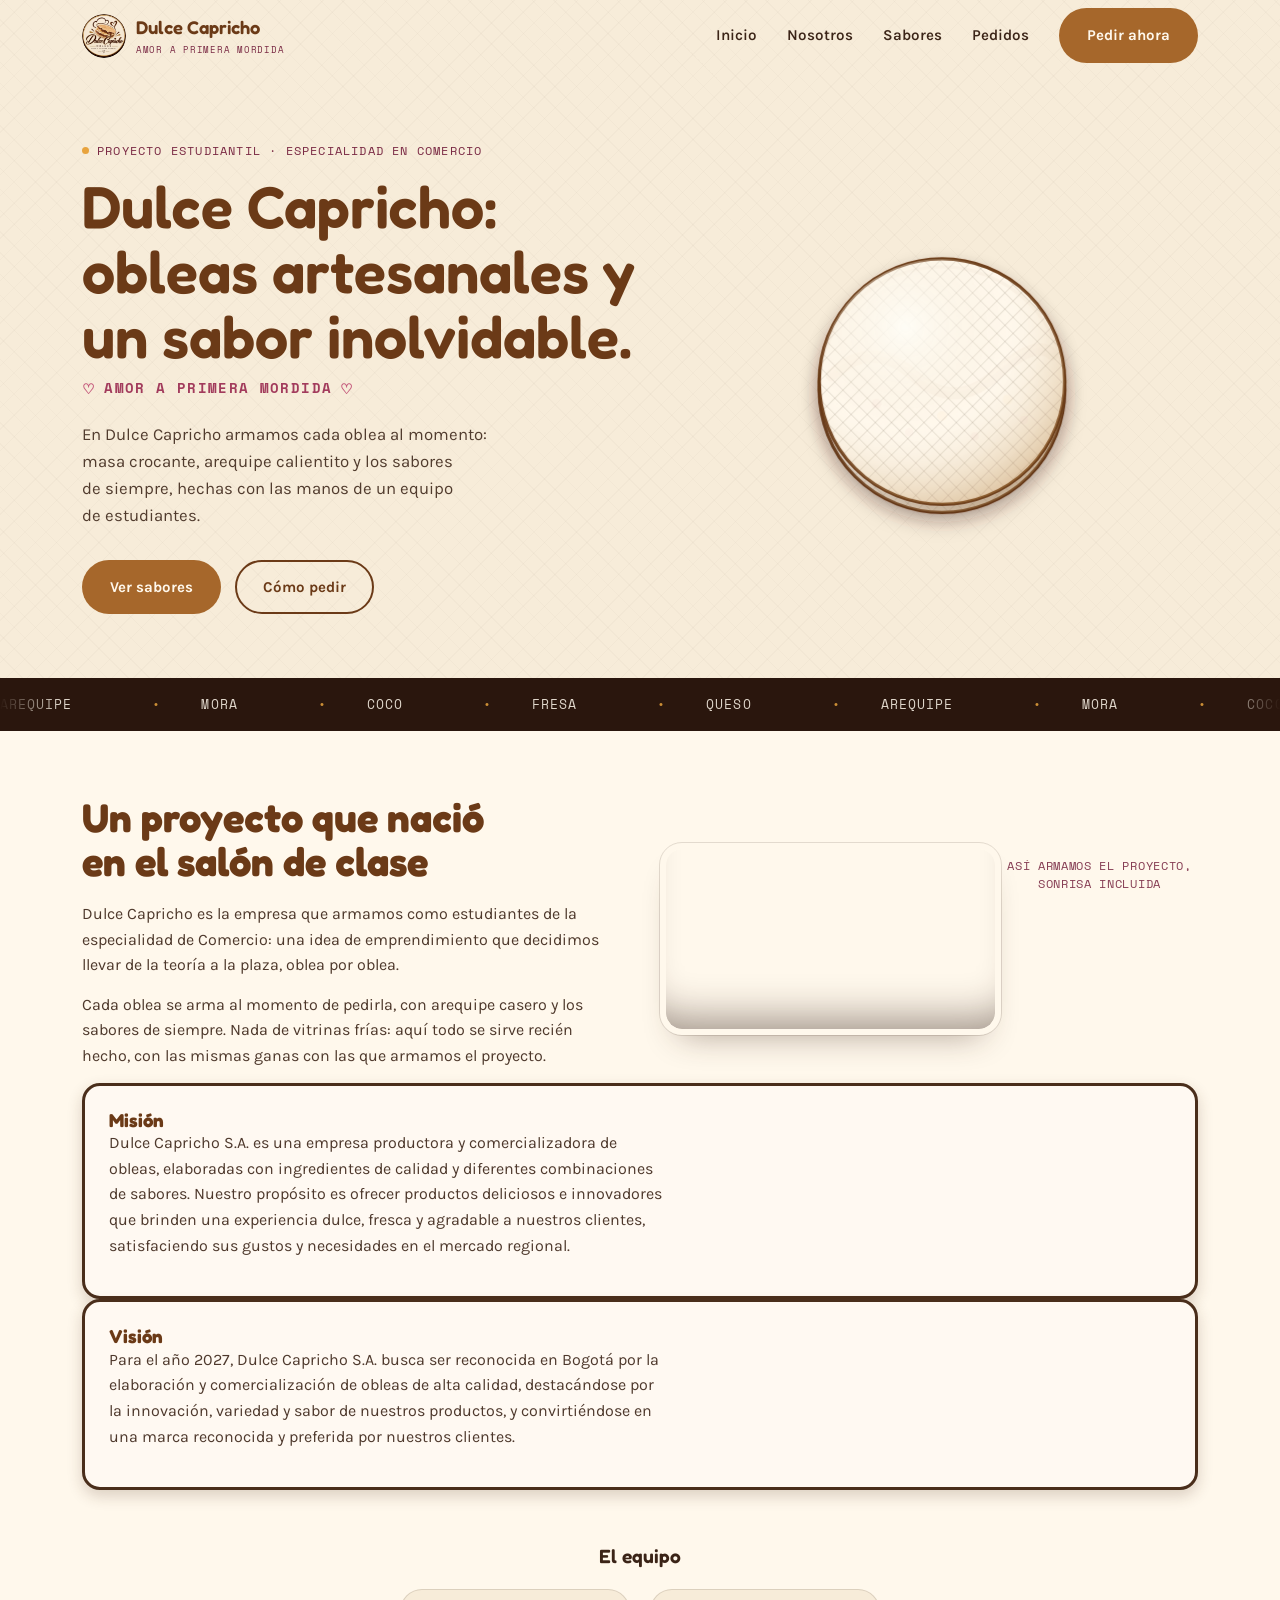
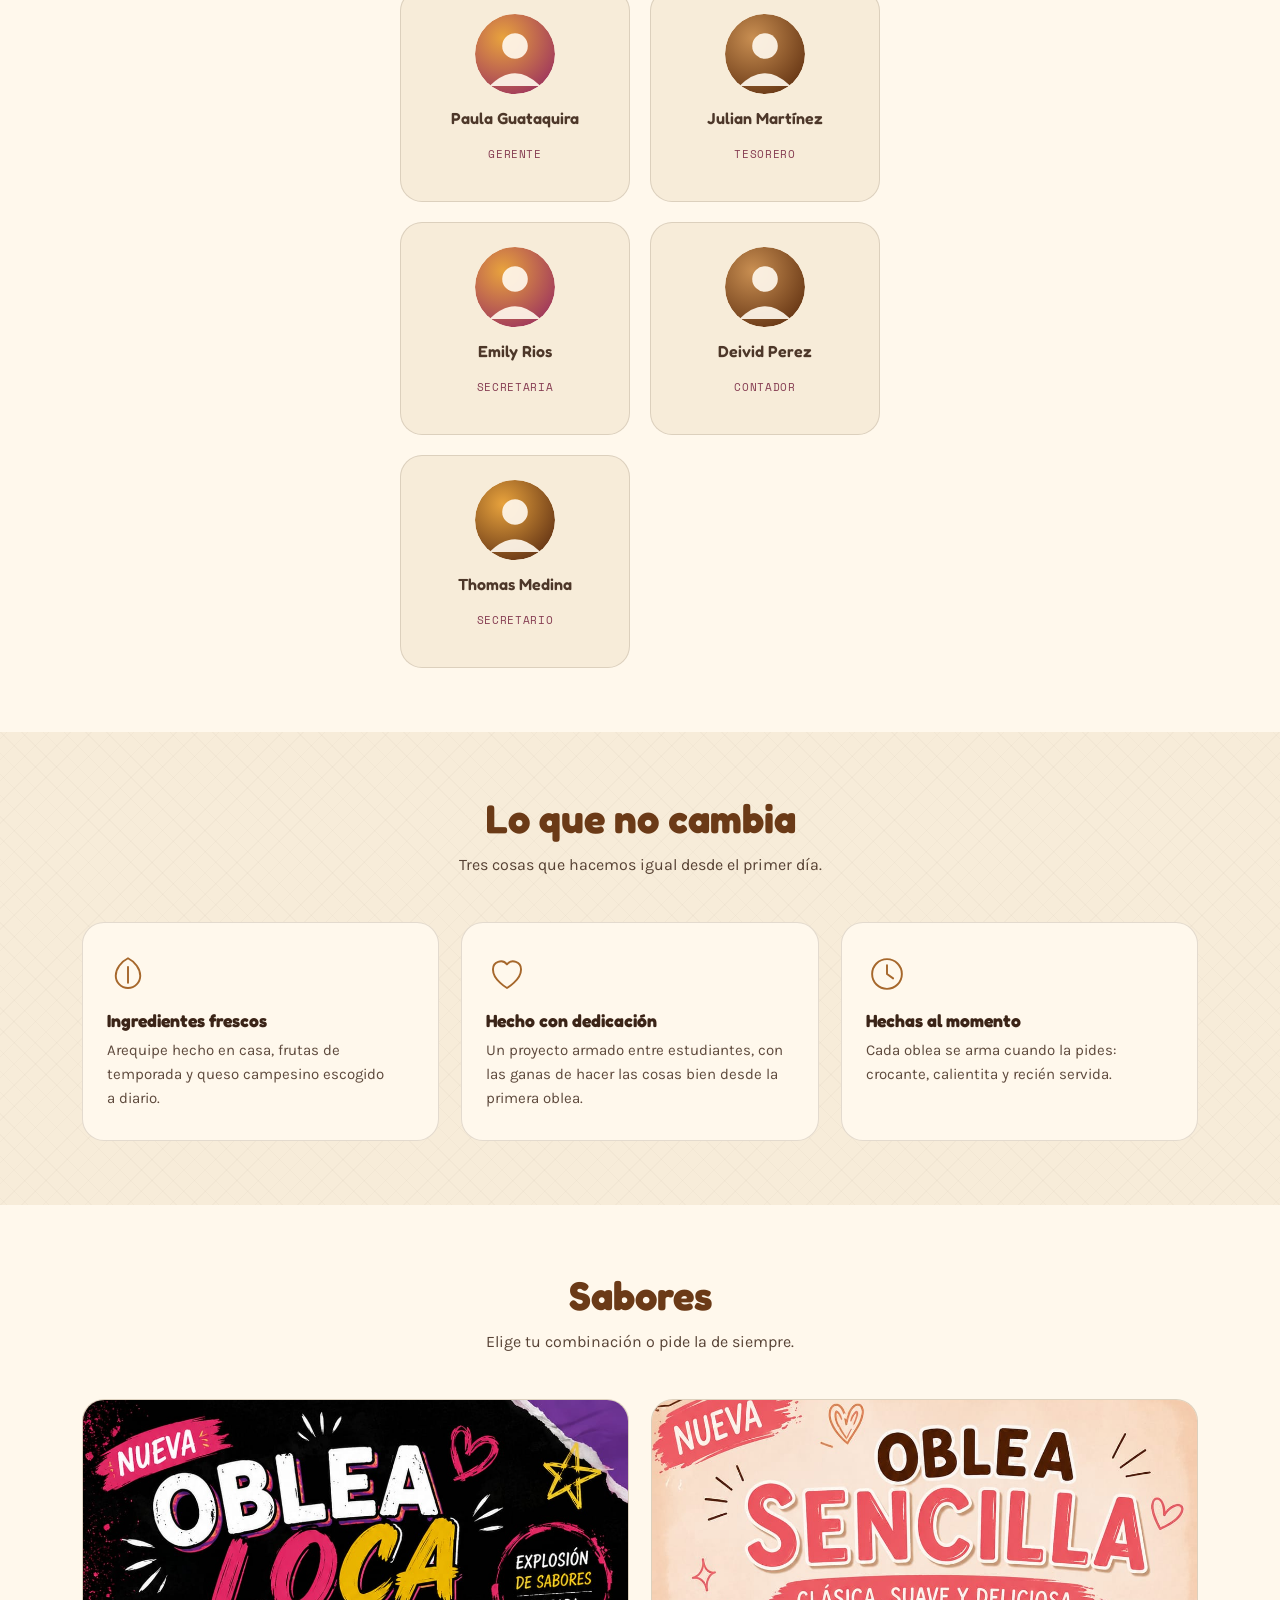
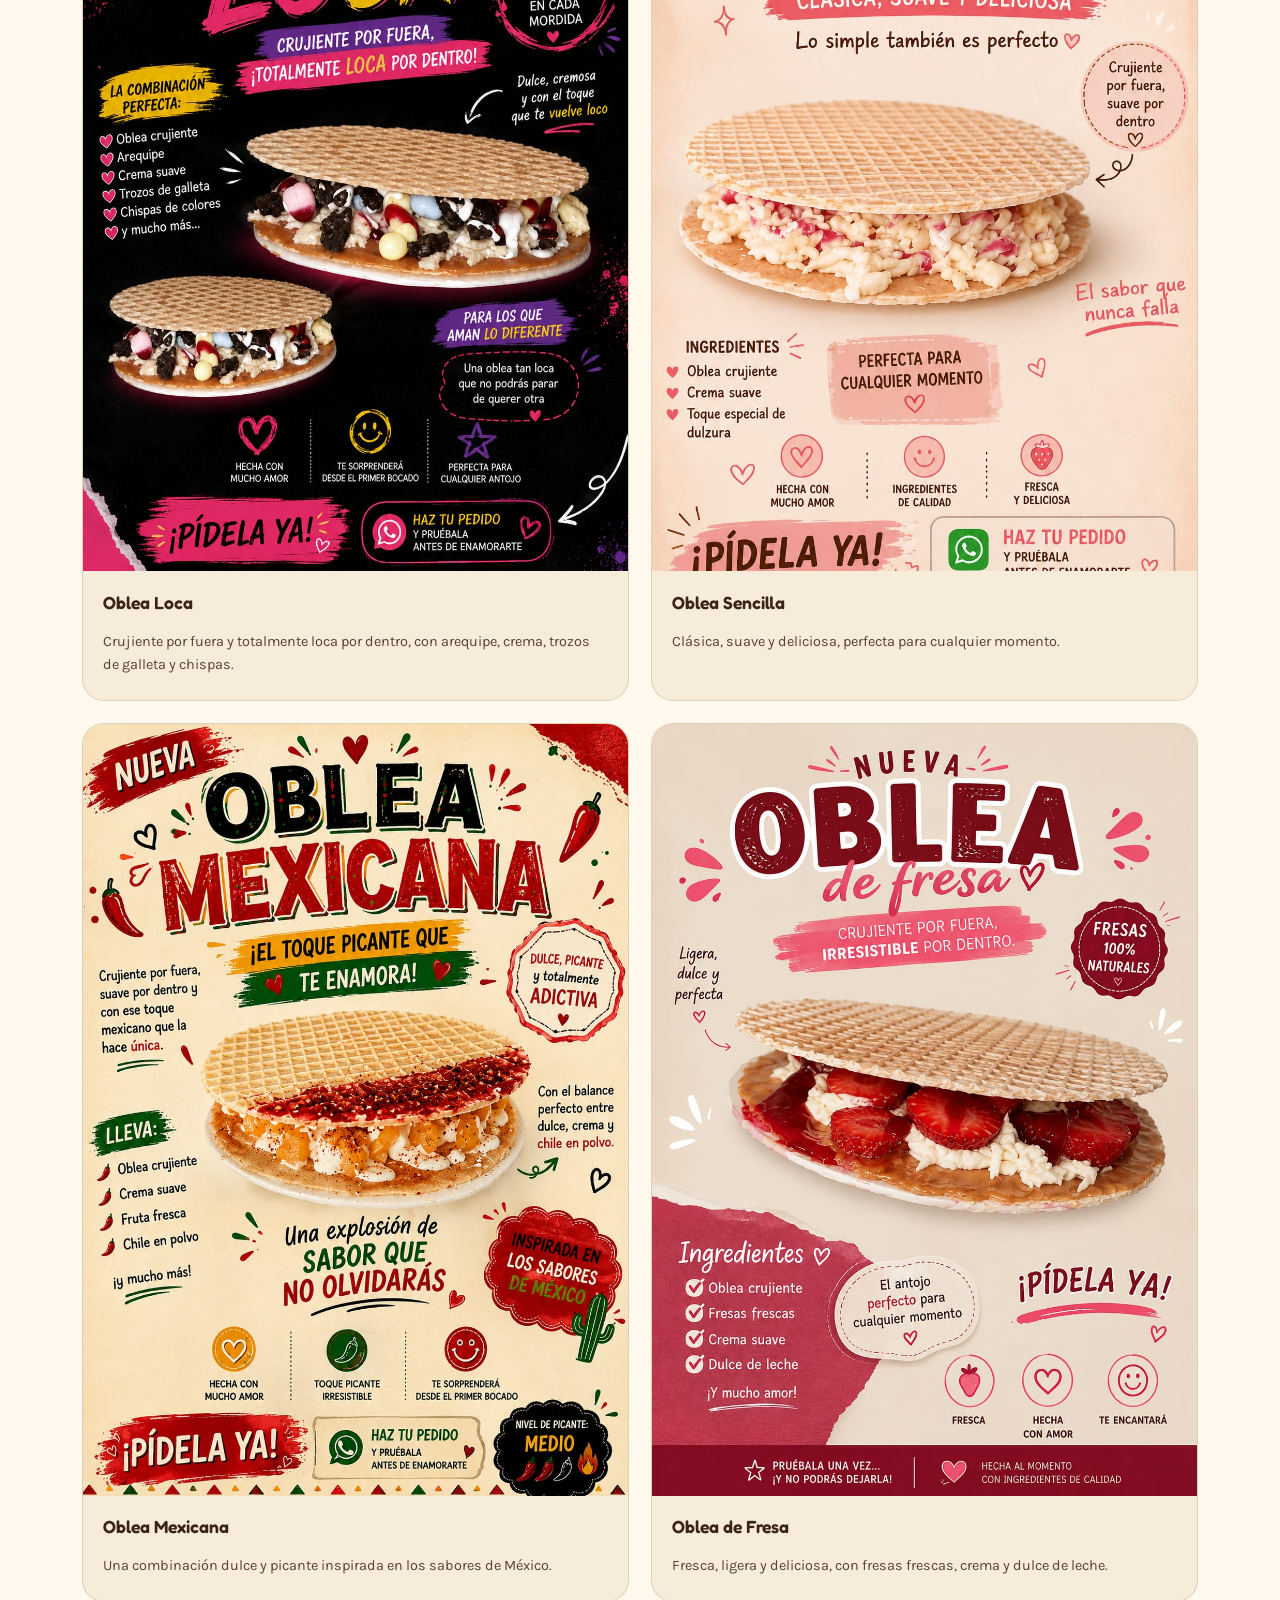
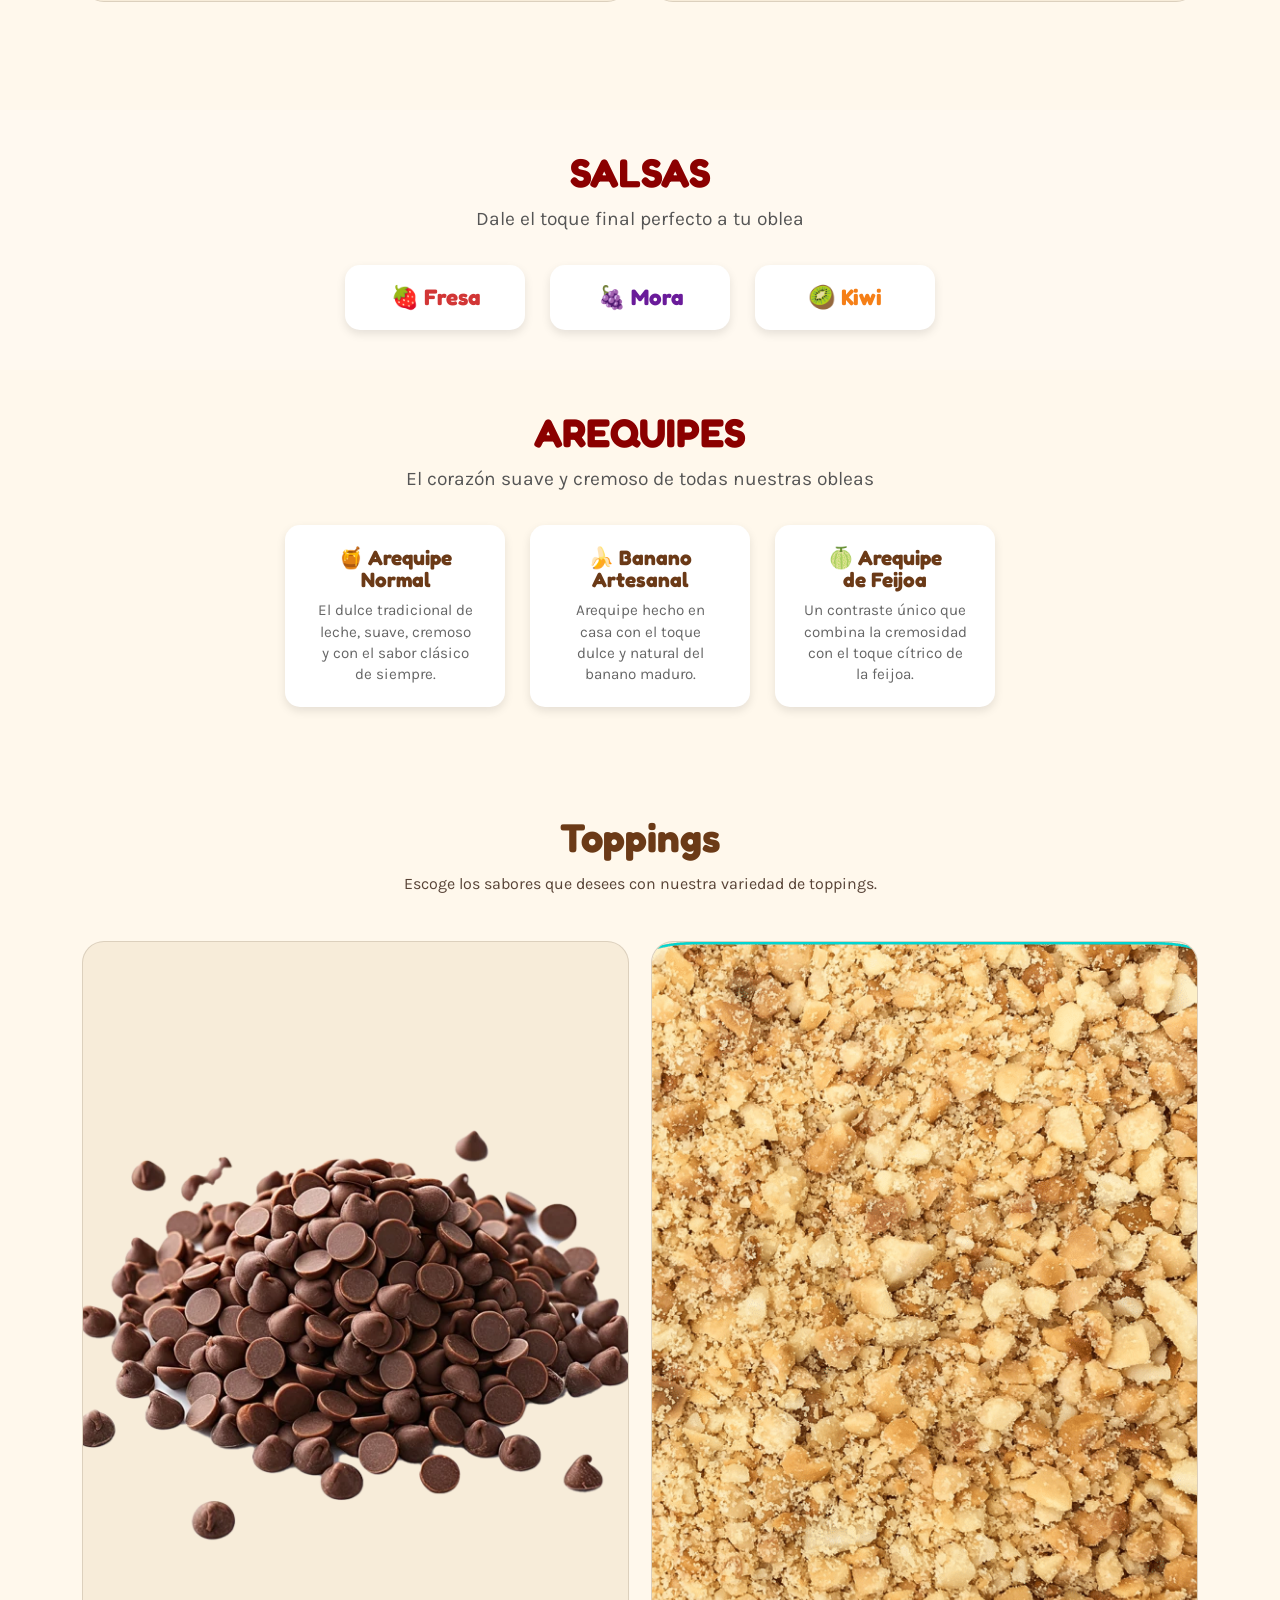
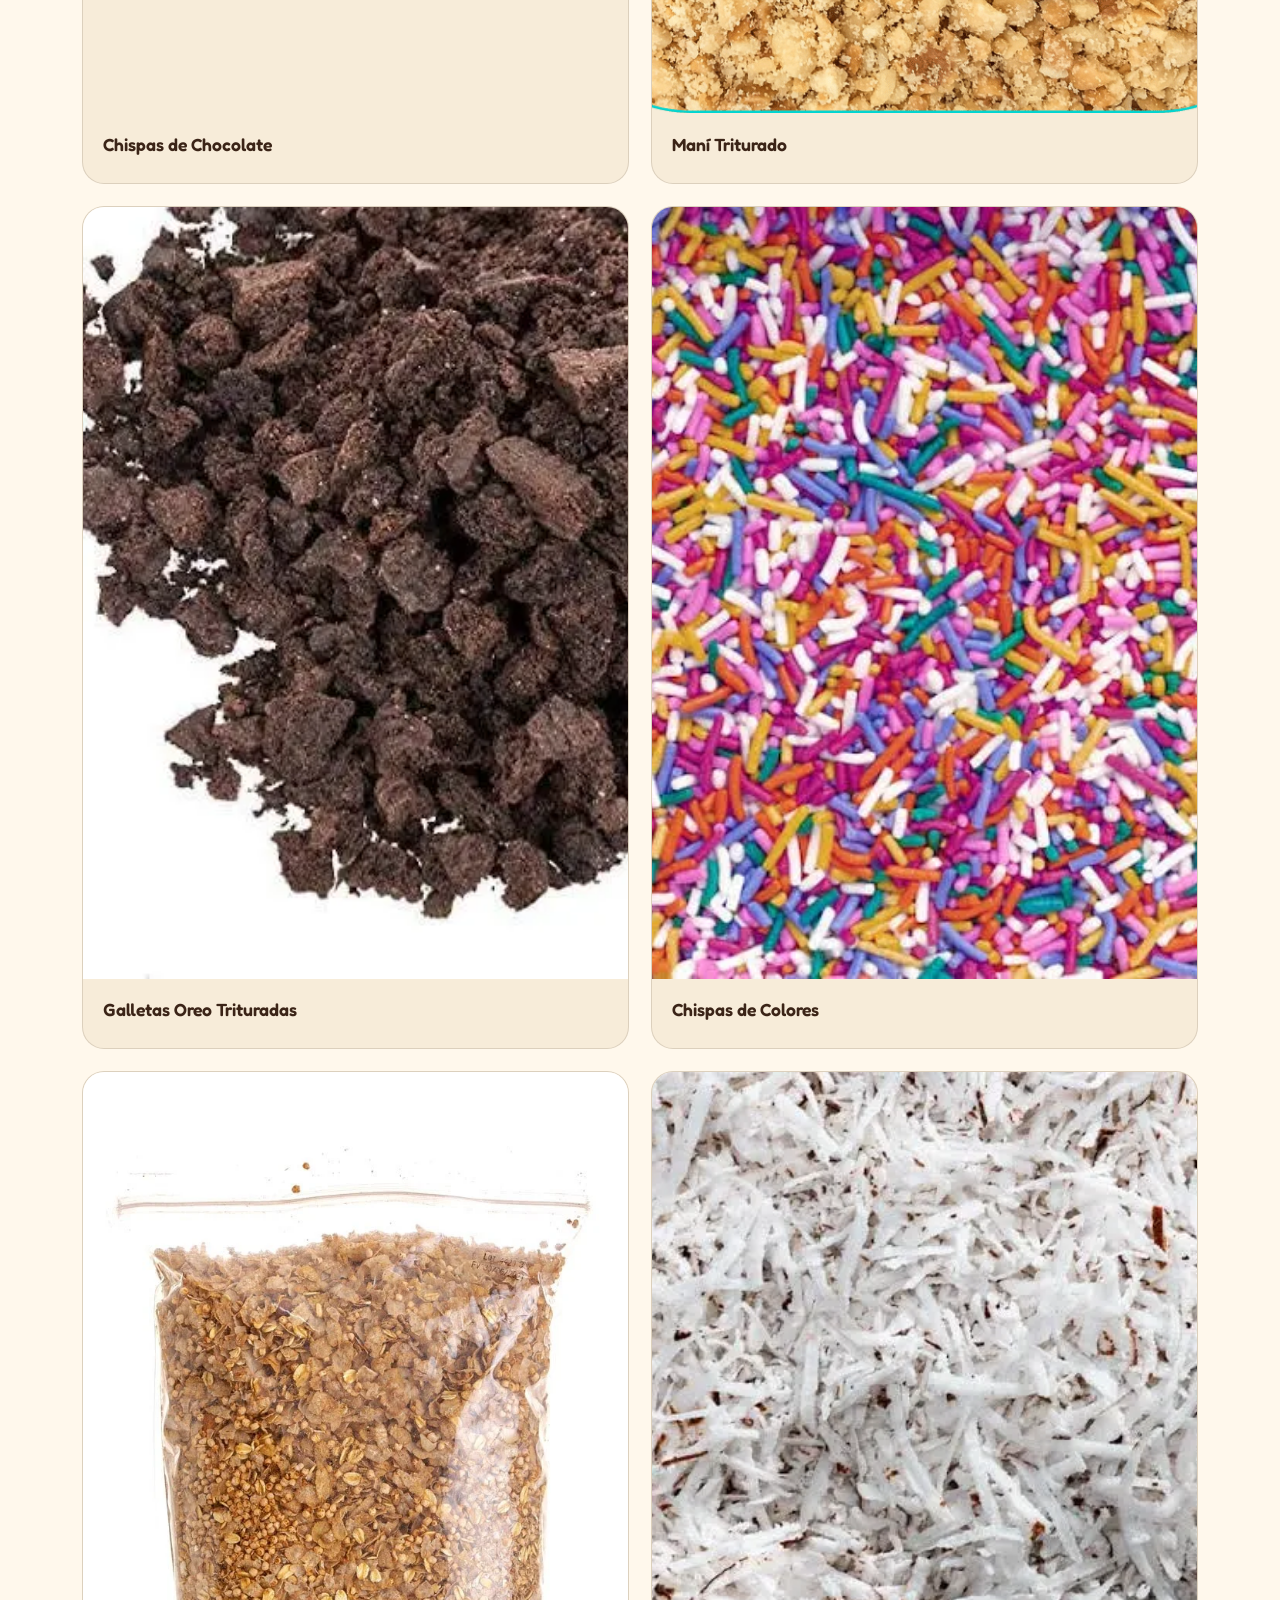
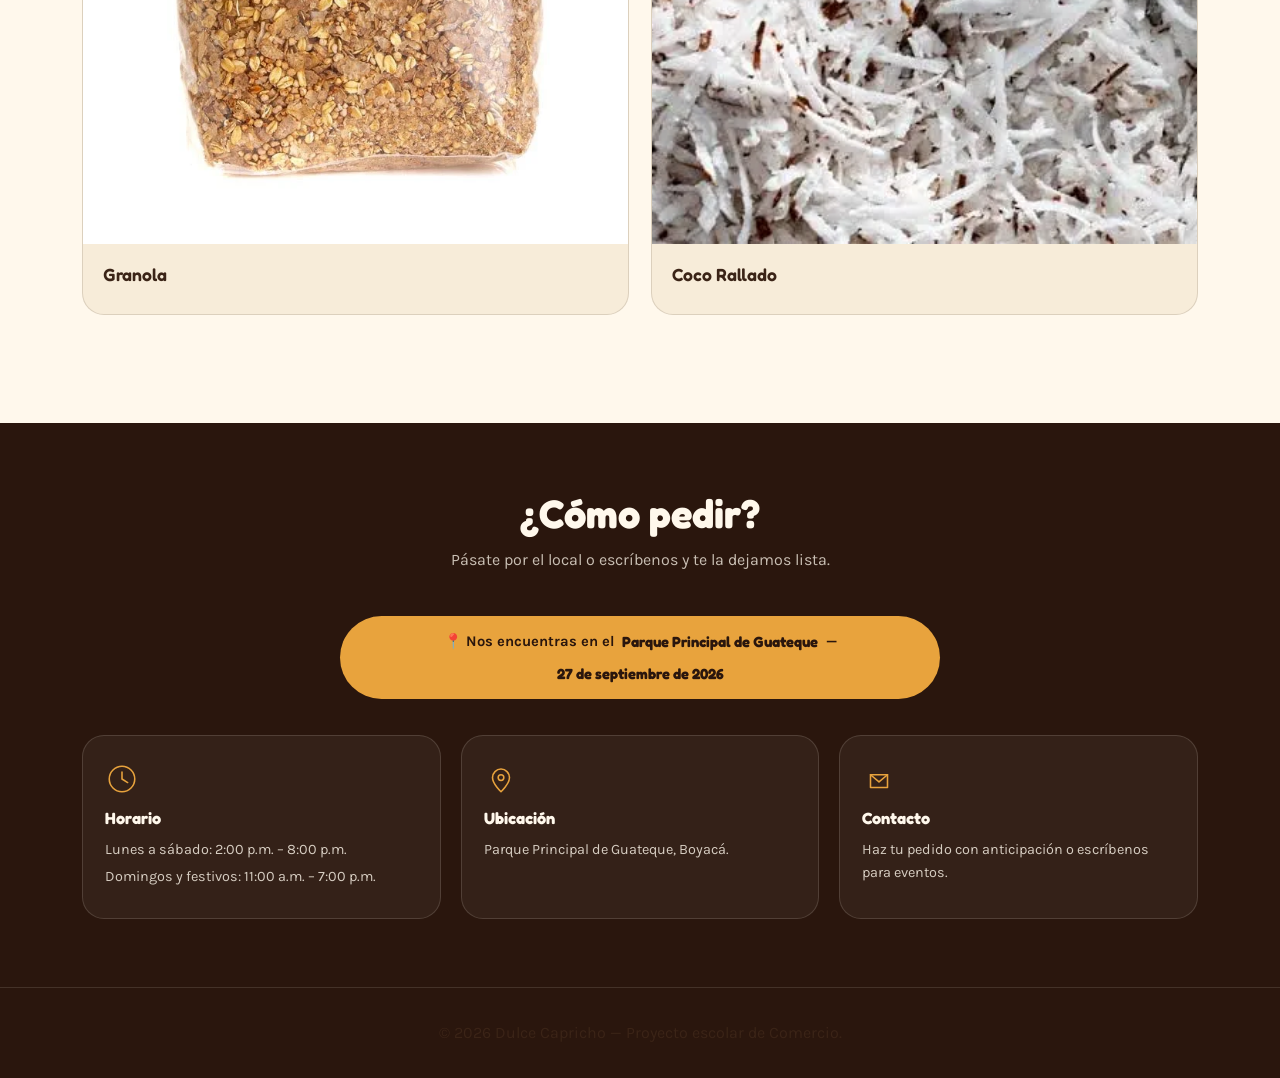
==== commit 9d3cd69e: "Update index.html" ====
--- a/index.html
+++ b/index.html
@@ -461,6 +461,32 @@
       </div>
     </div>
   </section>
+  <!-- SECCIÓN AREQUIPES -->
+  <section id="arequipes-section" style="text-align: center; padding: 40px 20px; background-color: #fff8ec;">
+    <h2 style="font-size: 2.5rem; color: #8b0000; font-weight: bold; text-transform: uppercase; margin-bottom: 10px;">
+      AREQUIPES
+    </h2>
+    <p style="font-size: 1.2rem; color: #555; margin-bottom: 30px;">
+      El corazón suave y cremoso de todas nuestras obleas
+    </p>
+
+    <div style="display: flex; justify-content: center; gap: 25px; flex-wrap: wrap;">
+      <div class="card" style="background: #ffffff; padding: 22px 18px; border-radius: 15px; box-shadow: 0 4px 10px rgba(0,0,0,0.1); width: 220px; text-align: center;">
+        <h3 style="color: #6b3a17; font-size: 1.3rem; margin-bottom: 8px;">🍯 Arequipe Normal</h3>
+        <p style="font-size: 0.95rem; color: #666; margin: 0; line-height: 1.4;">El dulce tradicional de leche, suave, cremoso y con el sabor clásico de siempre.</p>
+      </div>
+
+      <div class="card" style="background: #ffffff; padding: 22px 18px; border-radius: 15px; box-shadow: 0 4px 10px rgba(0,0,0,0.1); width: 220px; text-align: center;">
+        <h3 style="color: #6b3a17; font-size: 1.3rem; margin-bottom: 8px;">🍌 Banano Artesanal</h3>
+        <p style="font-size: 0.95rem; color: #666; margin: 0; line-height: 1.4;">Arequipe hecho en casa con el toque dulce y natural del banano maduro.</p>
+      </div>
+
+      <div class="card" style="background: #ffffff; padding: 22px 18px; border-radius: 15px; box-shadow: 0 4px 10px rgba(0,0,0,0.1); width: 220px; text-align: center;">
+        <h3 style="color: #6b3a17; font-size: 1.3rem; margin-bottom: 8px;">🍈 Arequipe de Feijoa</h3>
+        <p style="font-size: 0.95rem; color: #666; margin: 0; line-height: 1.4;">Un contraste único que combina la cremosidad con el toque cítrico de la feijoa.</p>
+      </div>
+    </div>
+  </section>
 
   <!-- TOPPINGS -->
   <section class="menu" id="toppings">
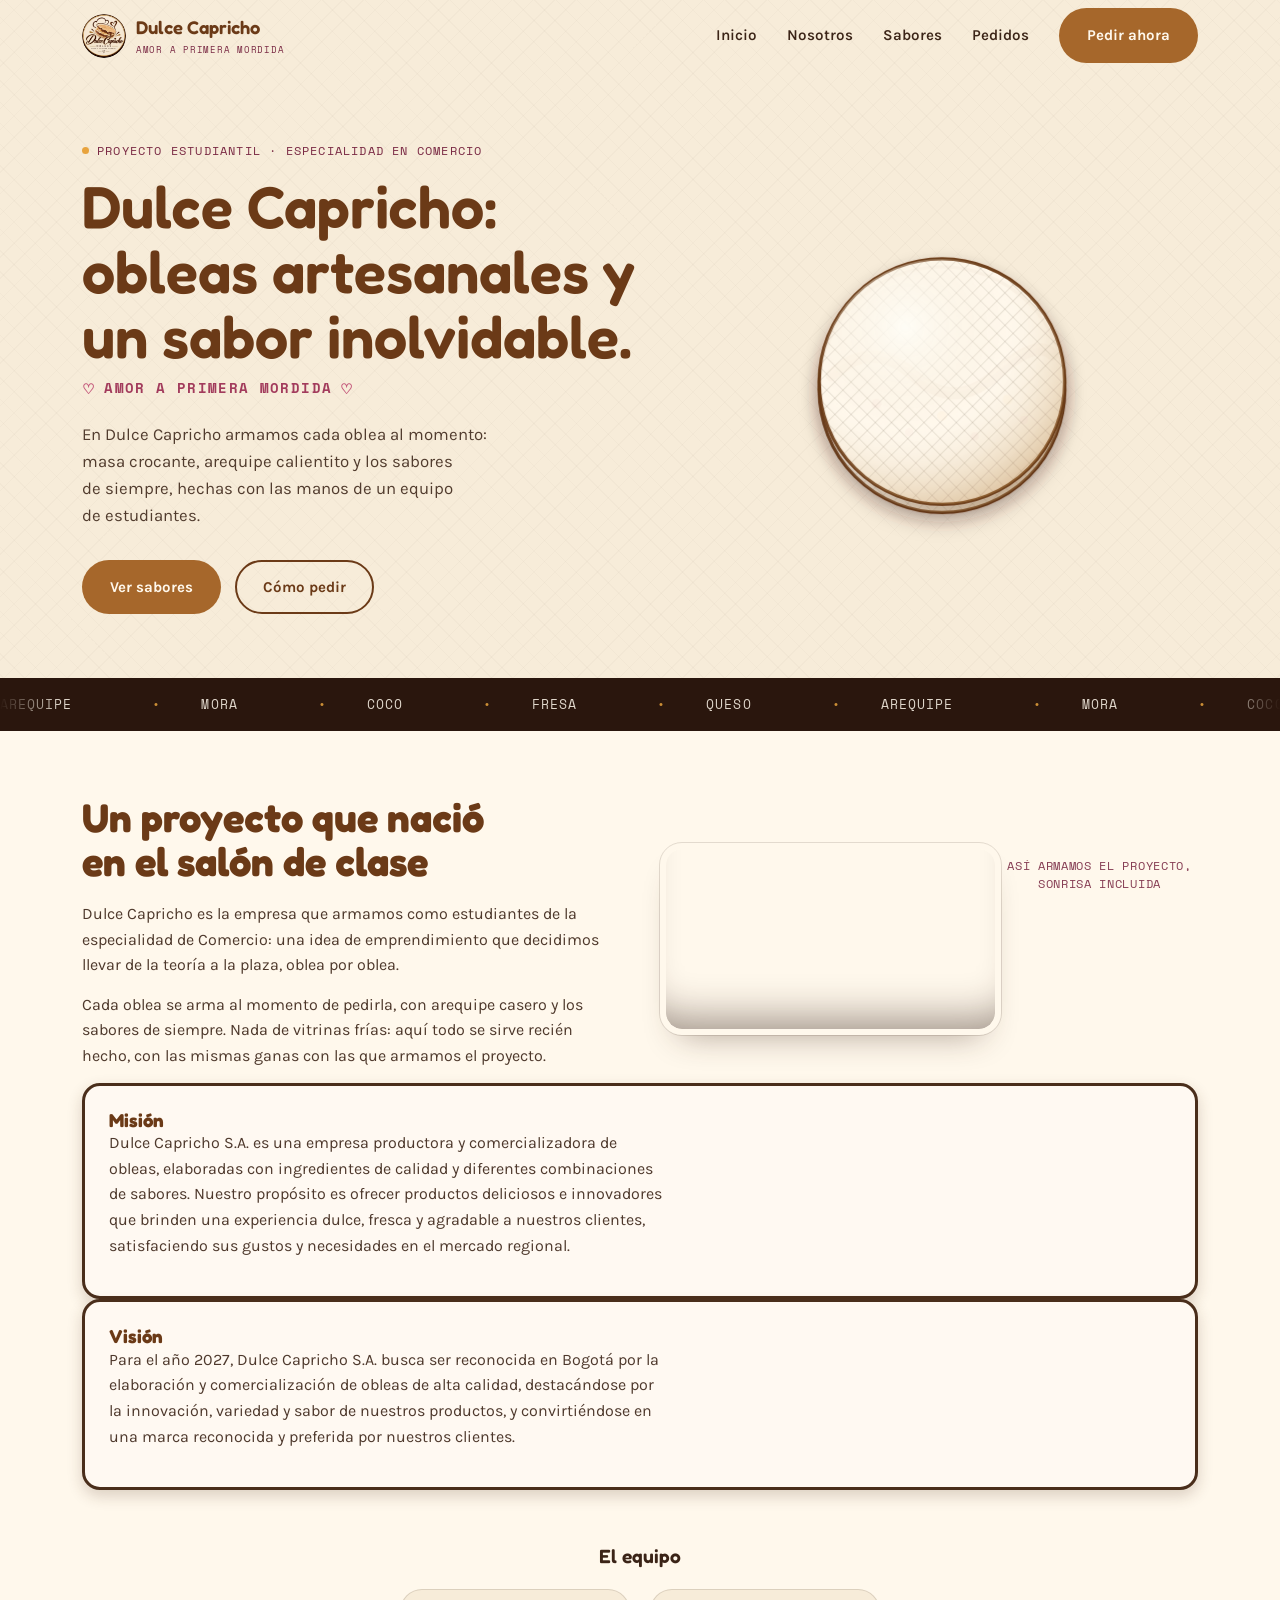
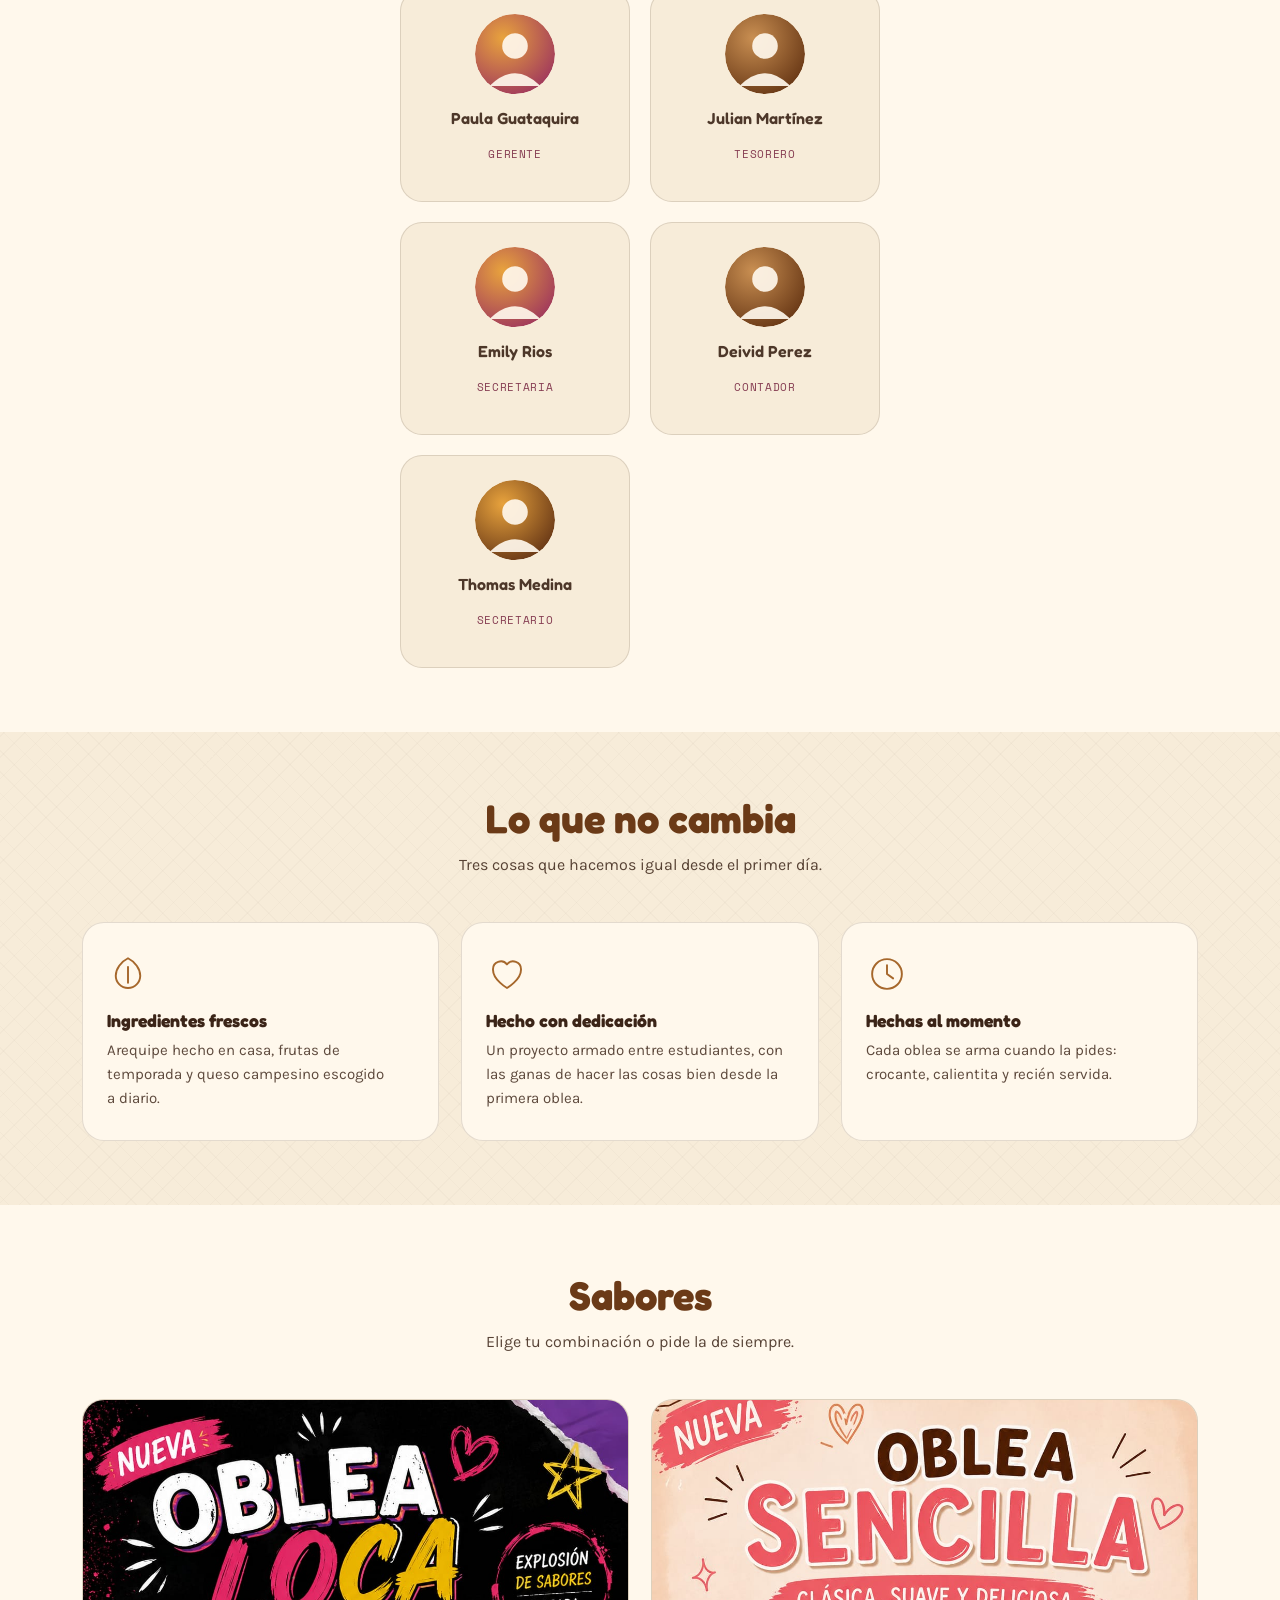
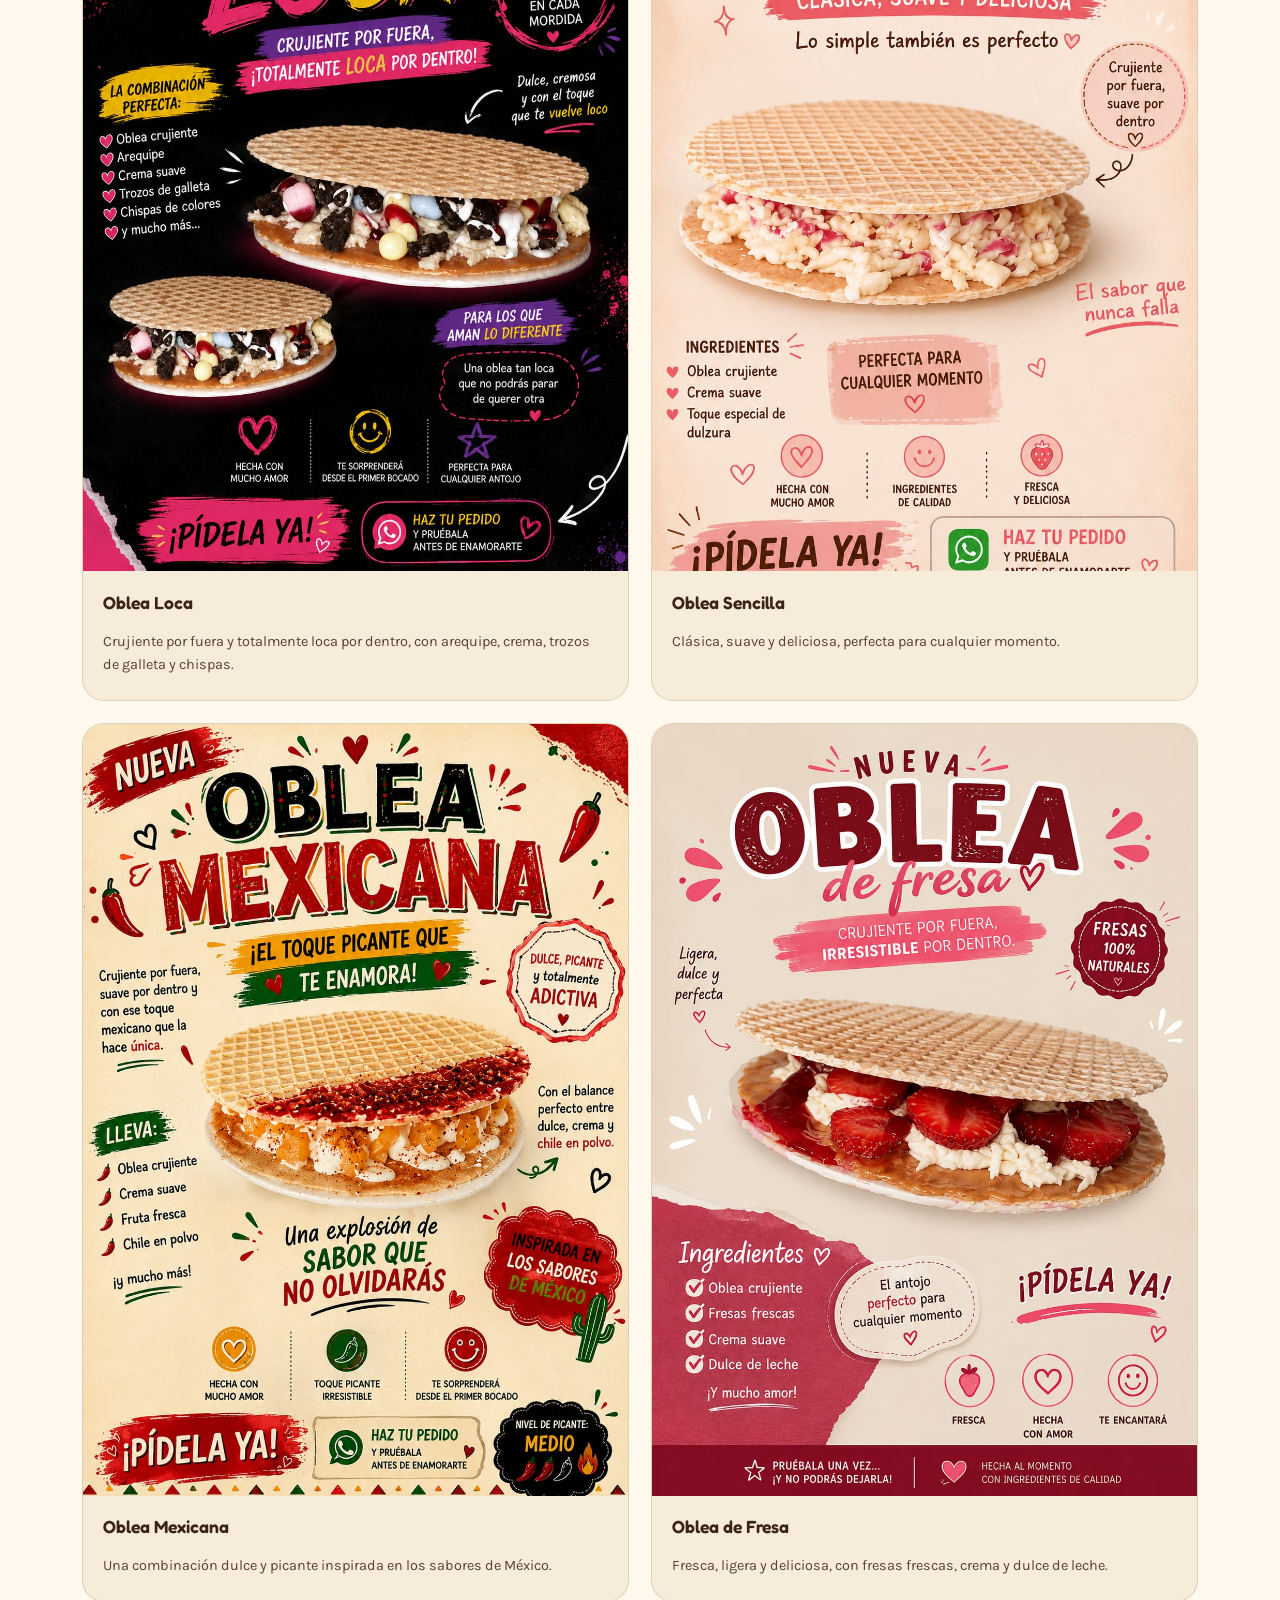
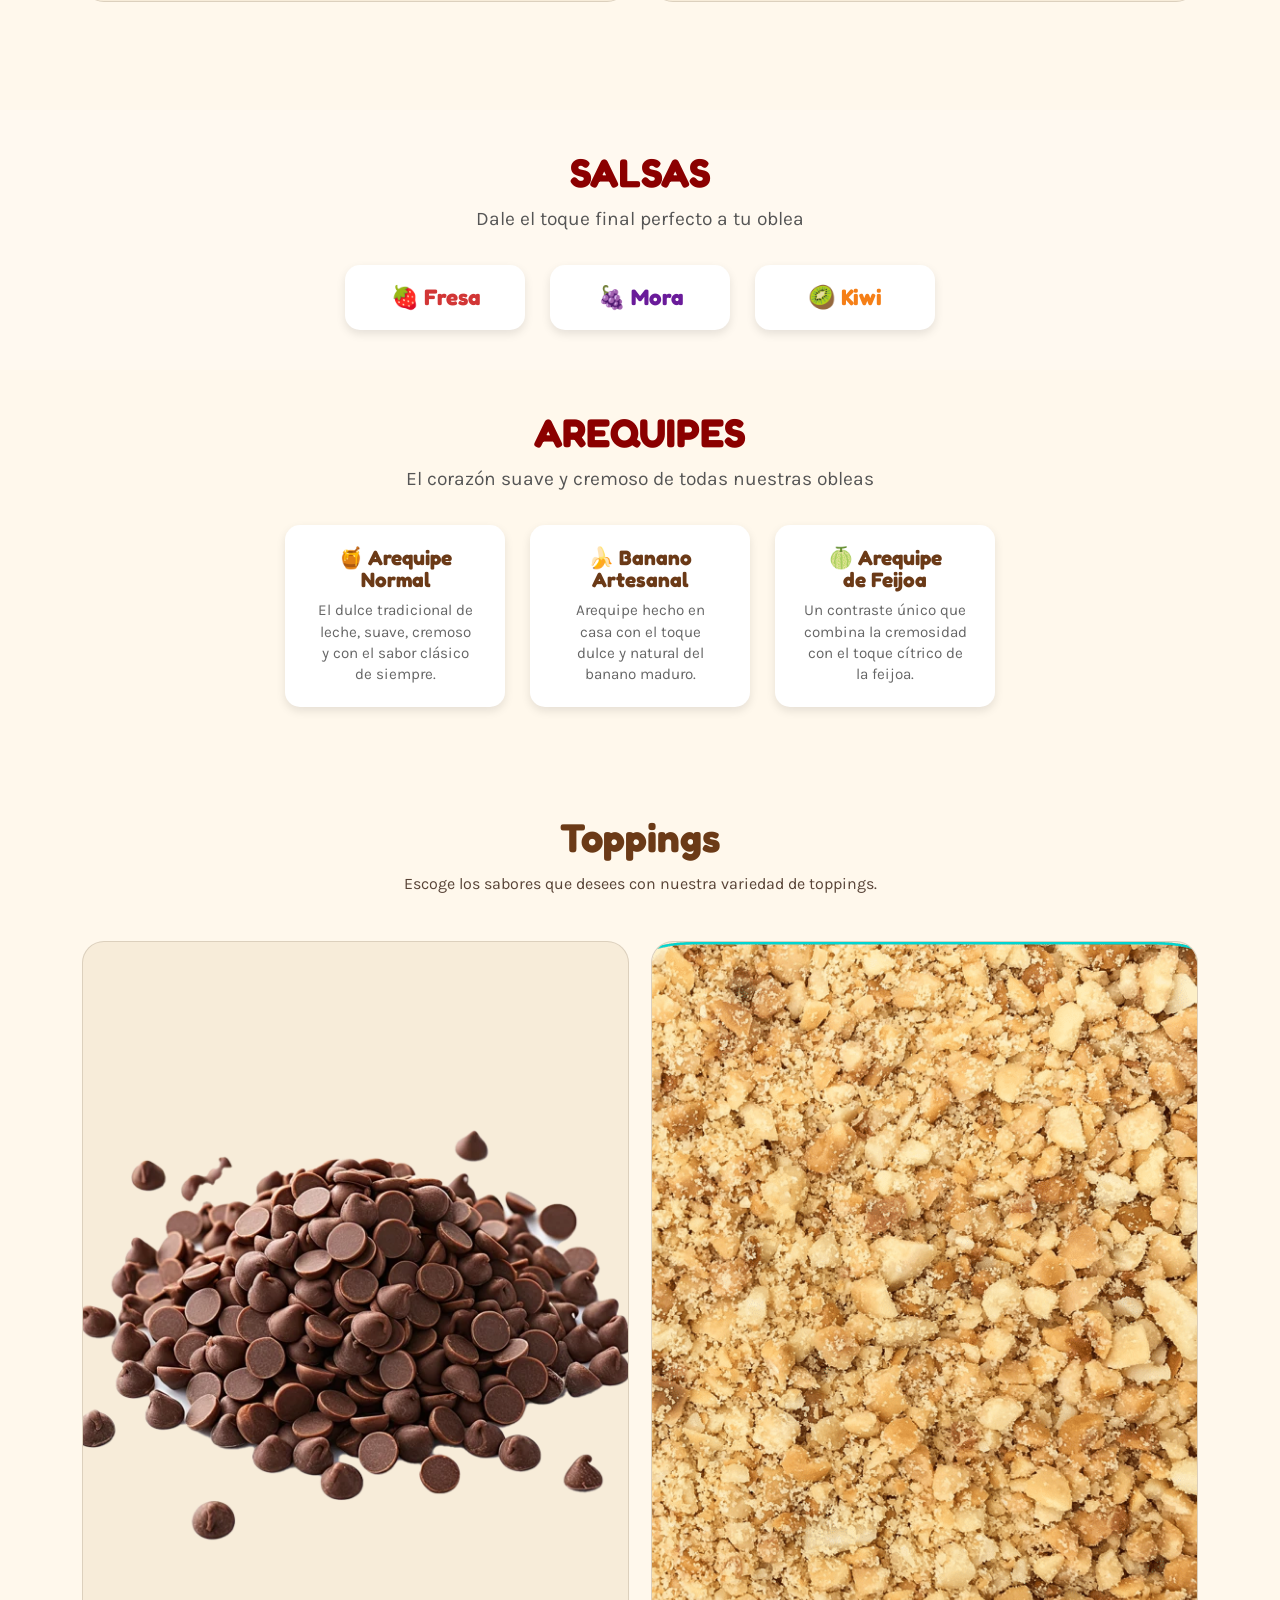
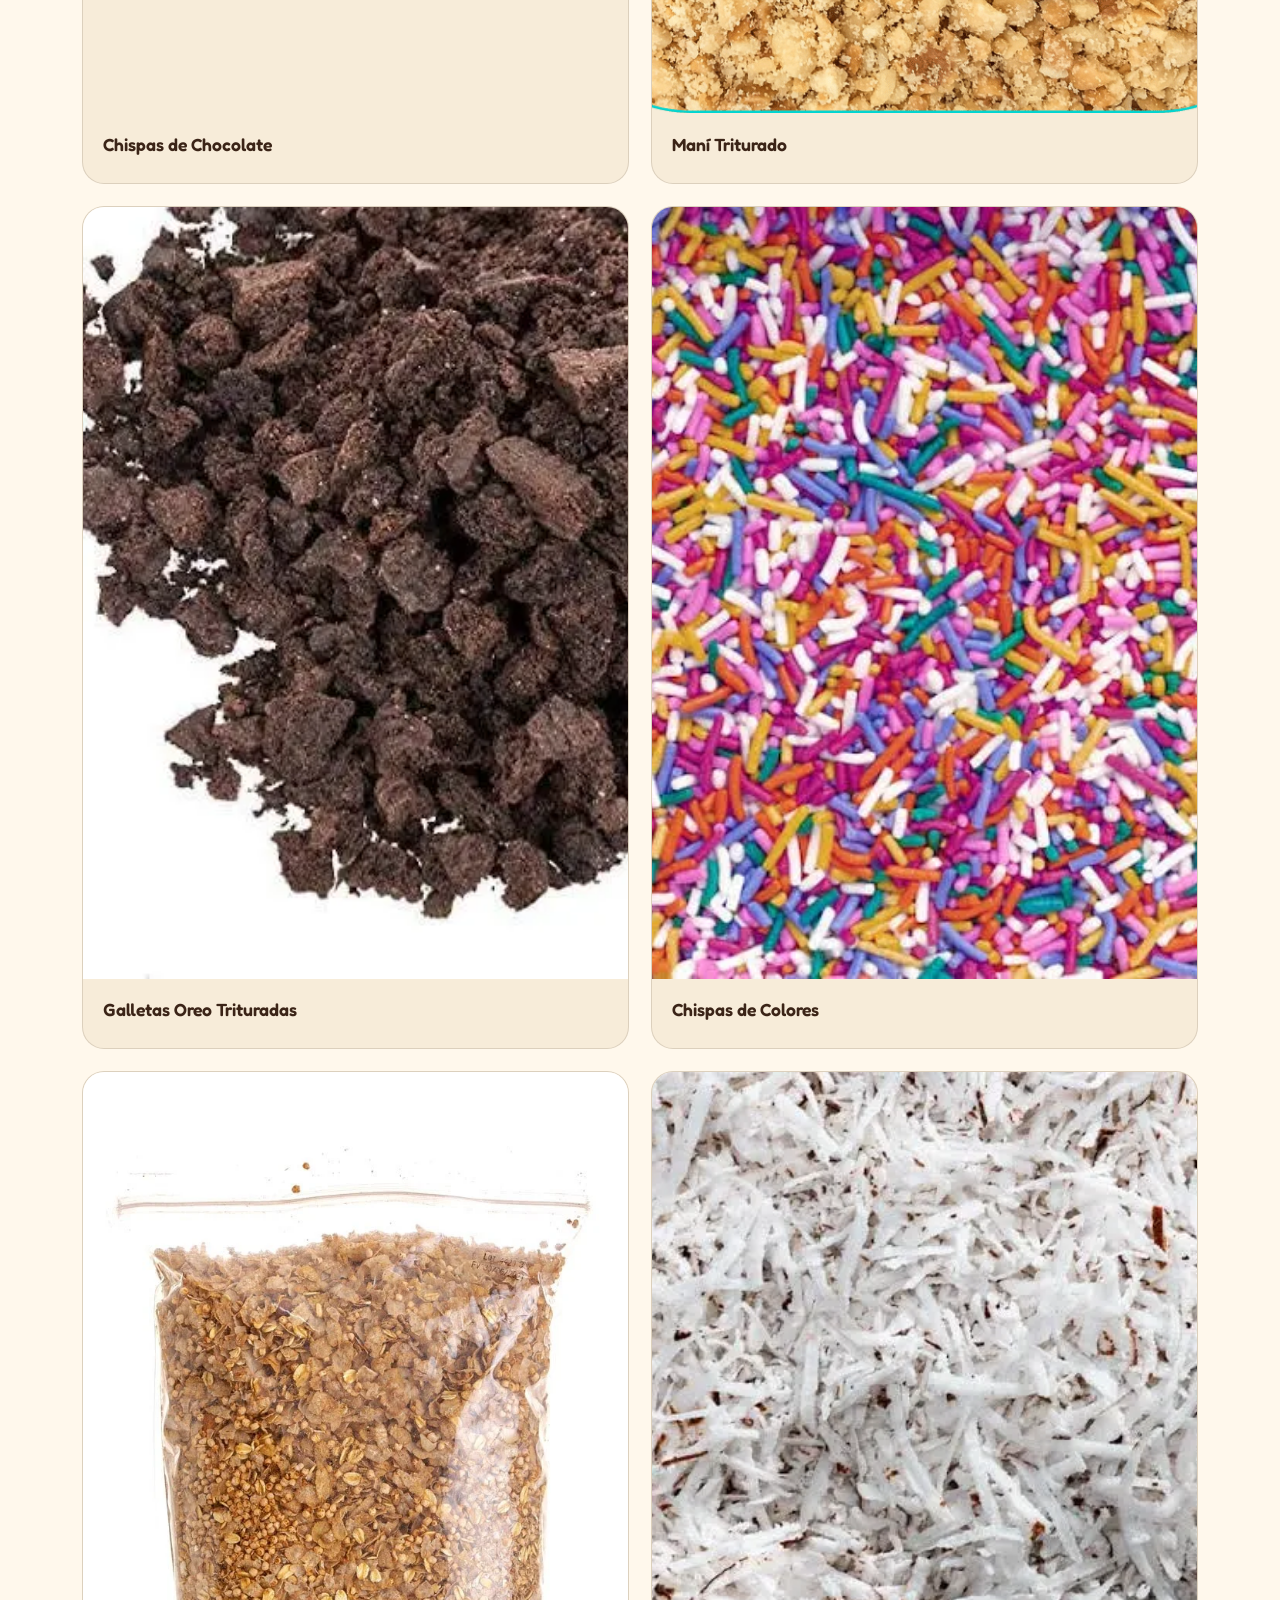
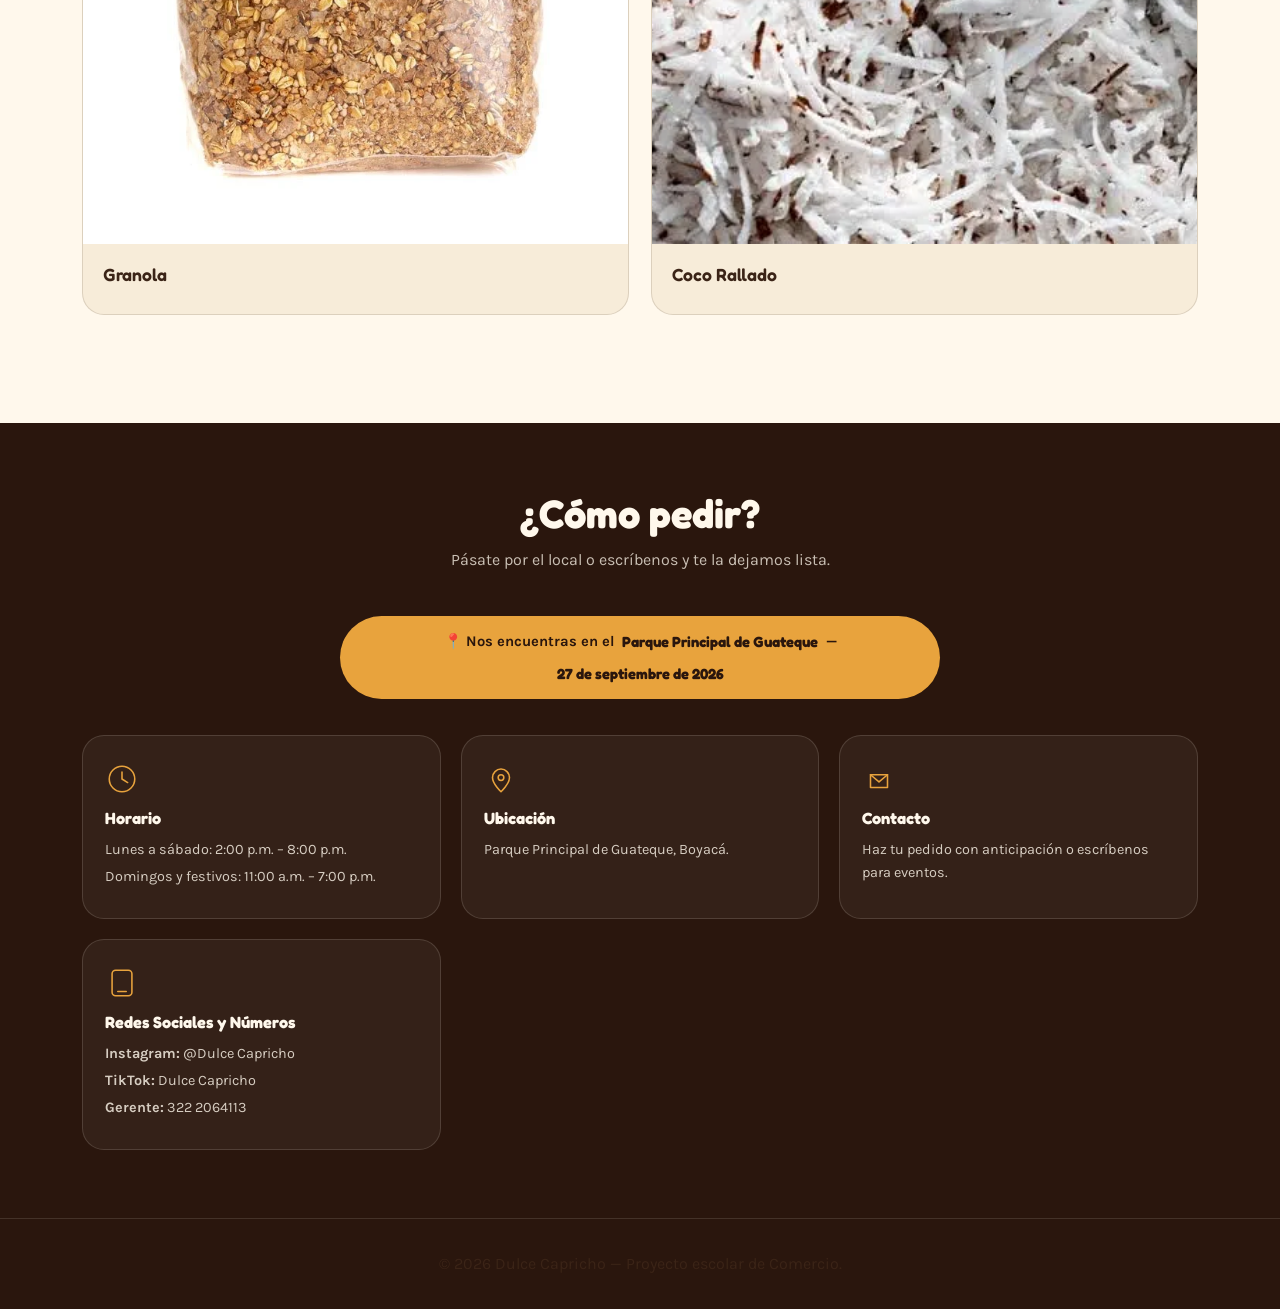
==== commit 952c07e9: "Update index.html" ====
--- a/index.html
+++ b/index.html
@@ -599,6 +599,16 @@
           <h3>Contacto</h3>
           <p>Haz tu pedido con anticipación o escríbenos para eventos.</p>
         </div>
+        <div class="info-card" data-reveal>
+          <svg class="info-icon" viewBox="0 0 48 48" fill="none" stroke="currentColor" stroke-width="2.2" stroke-linecap="round" stroke-linejoin="round" aria-hidden="true">
+            <rect x="10" y="6" width="28" height="36" rx="5" ry="5"/>
+            <line x1="18" y1="36" x2="30" y2="36"/>
+          </svg>
+          <h3>Redes Sociales y Números</h3>
+          <p><strong>Instagram:</strong> @Dulce Capricho</p>
+          <p><strong>TikTok:</strong> Dulce Capricho</p>
+          <p><strong>Gerente:</strong> 322 2064113</p>
+        </div>
       </div>
     </div>
   </section>
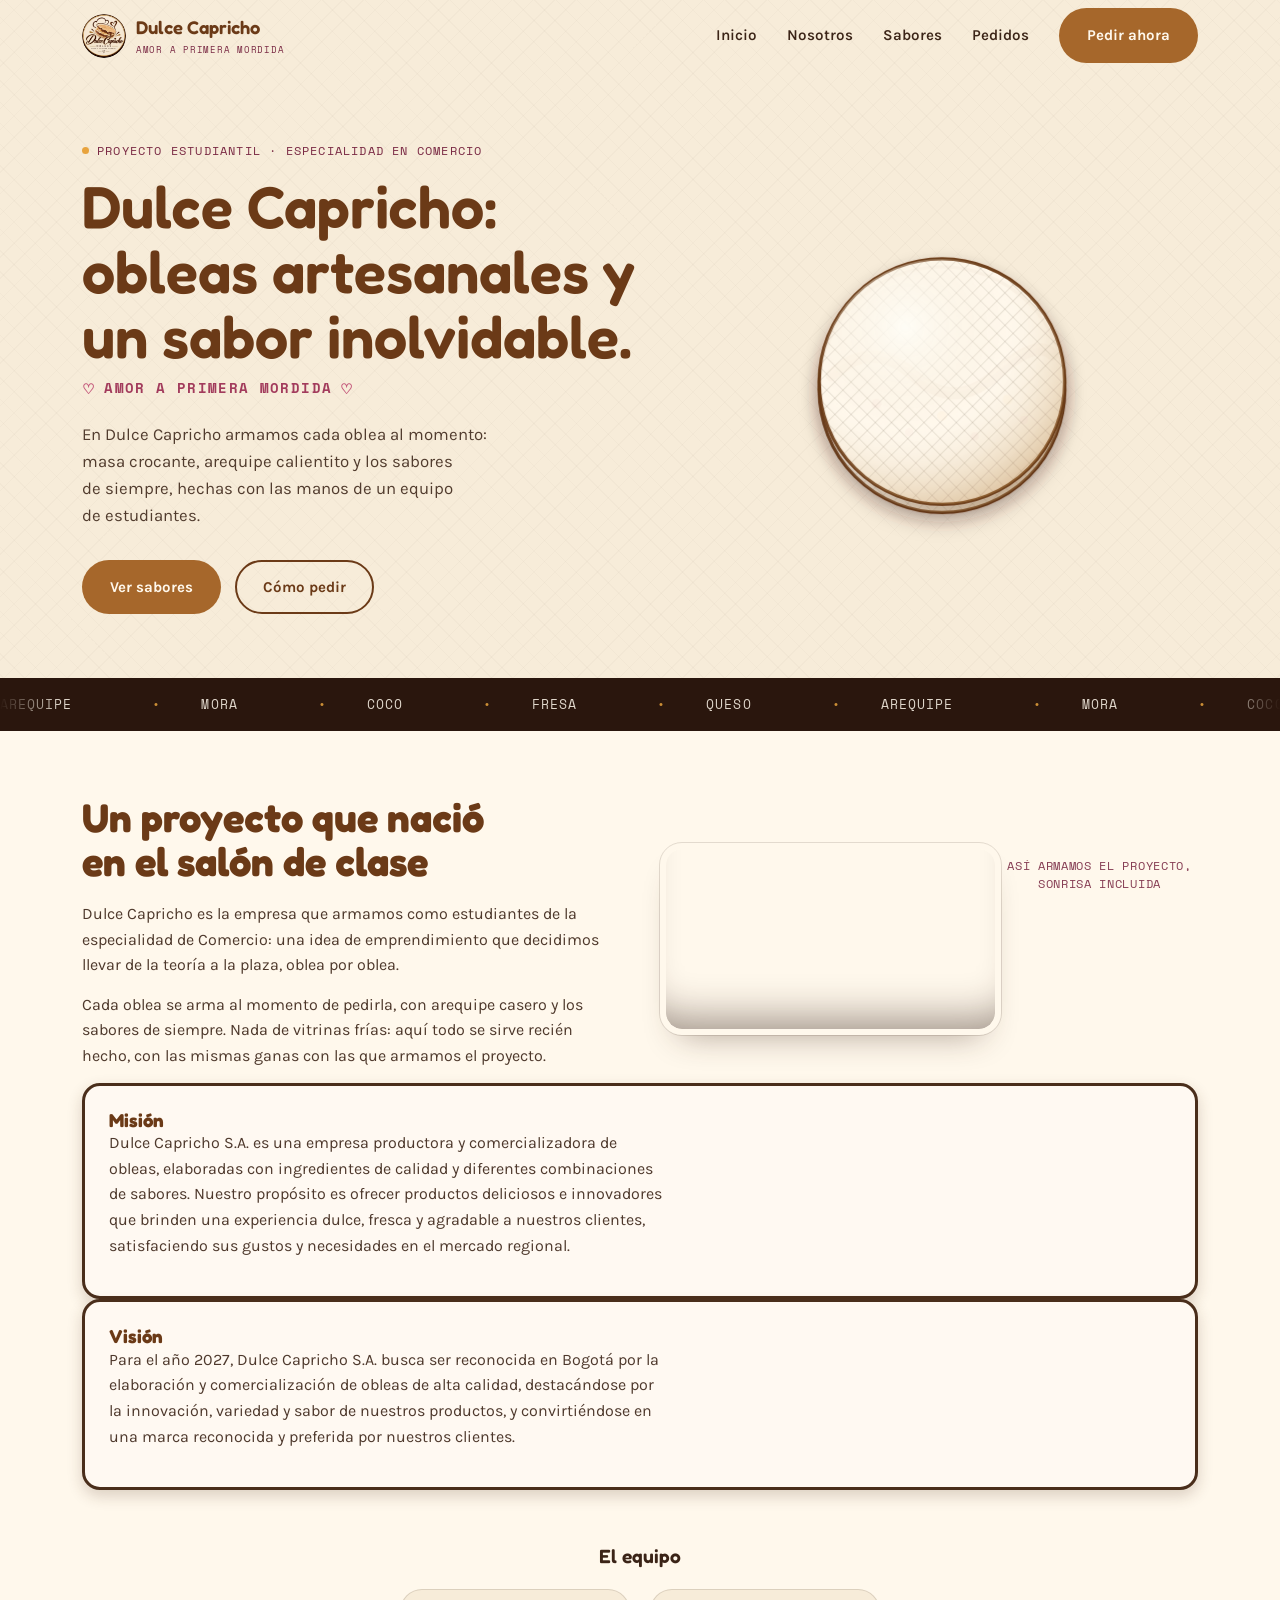
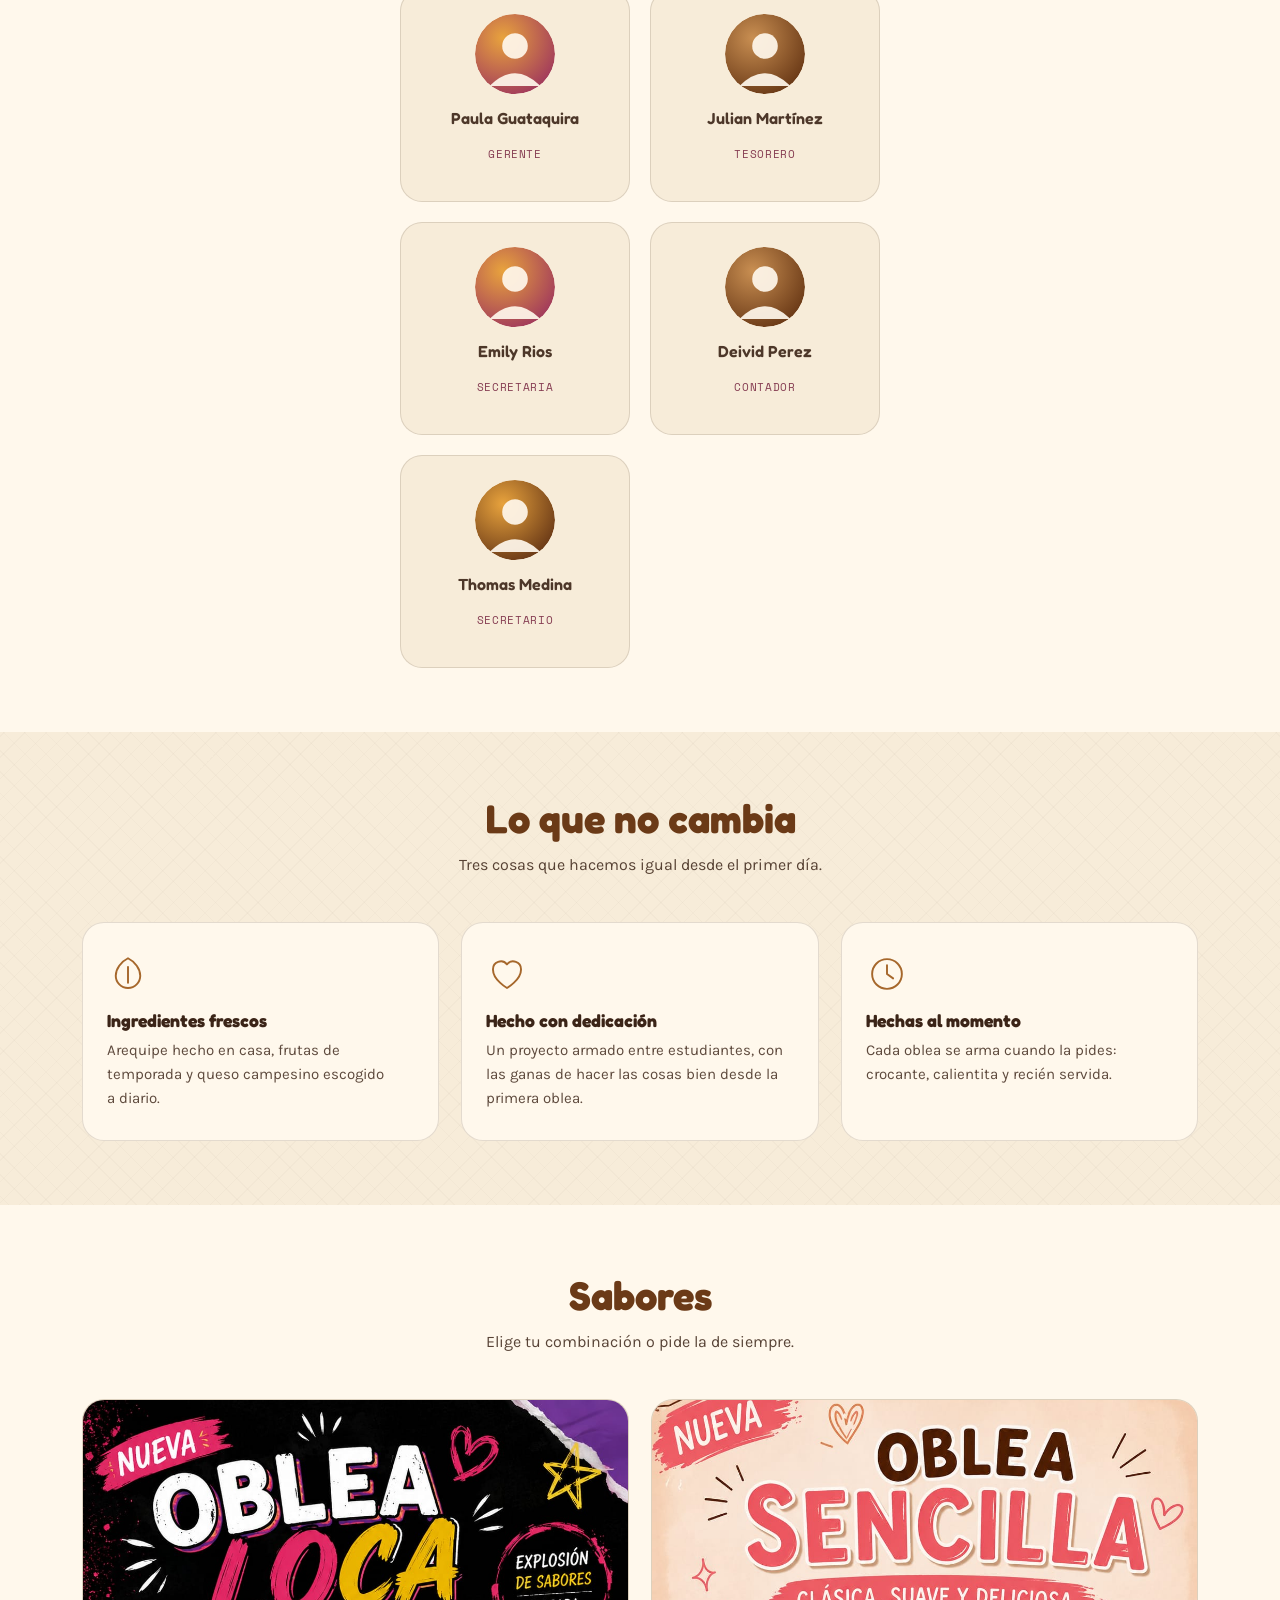
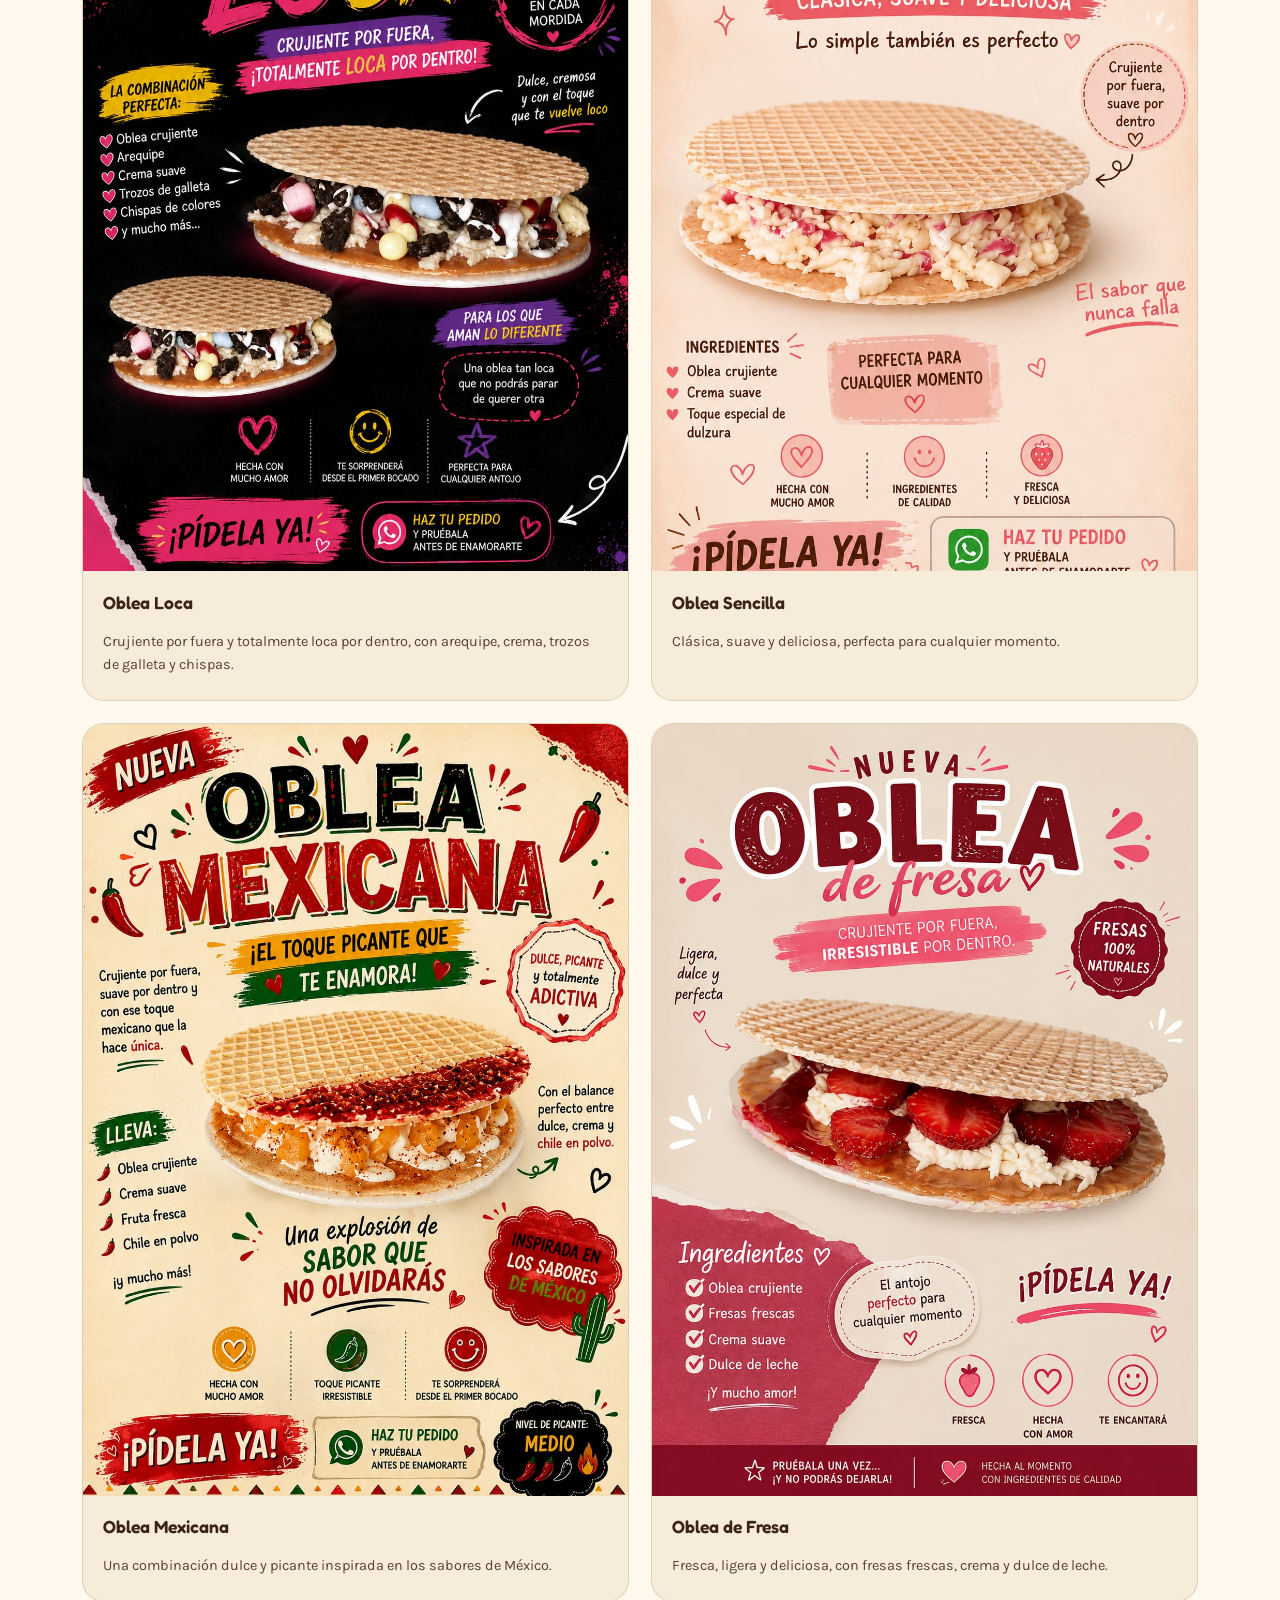
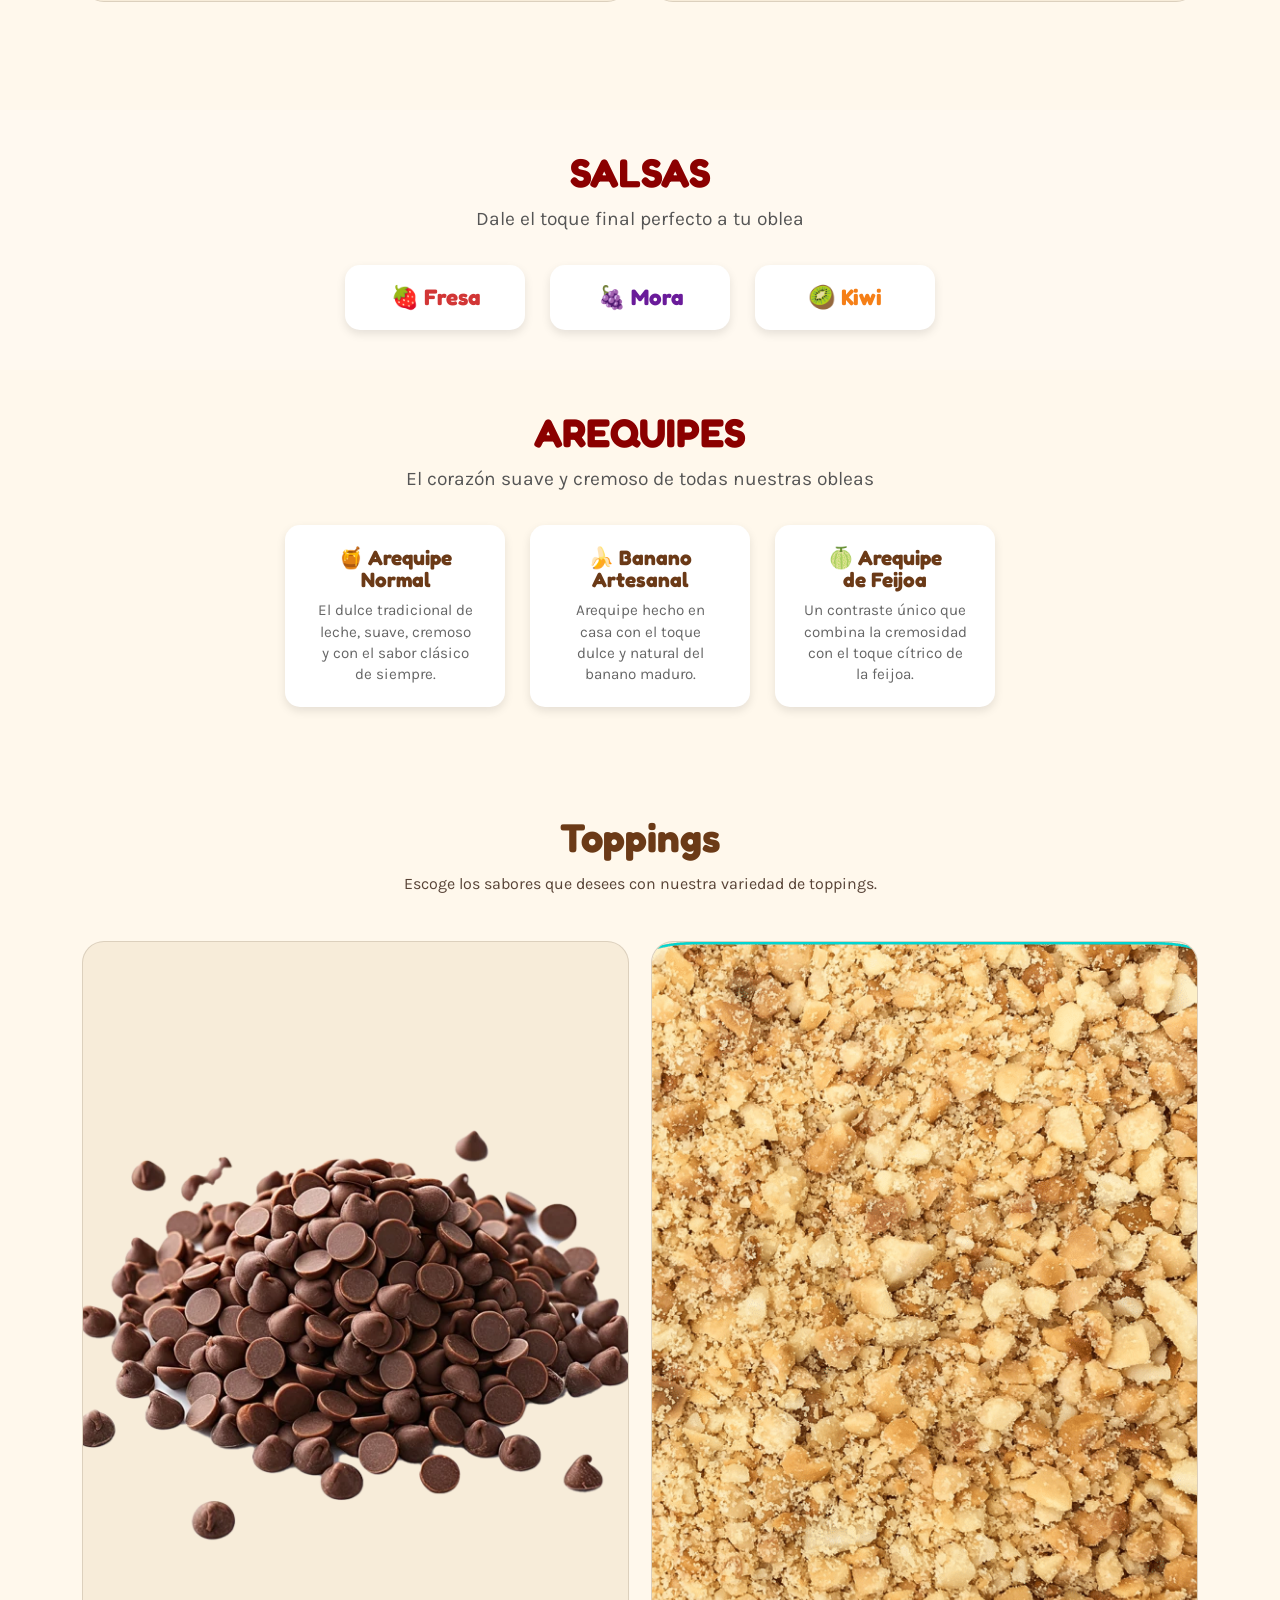
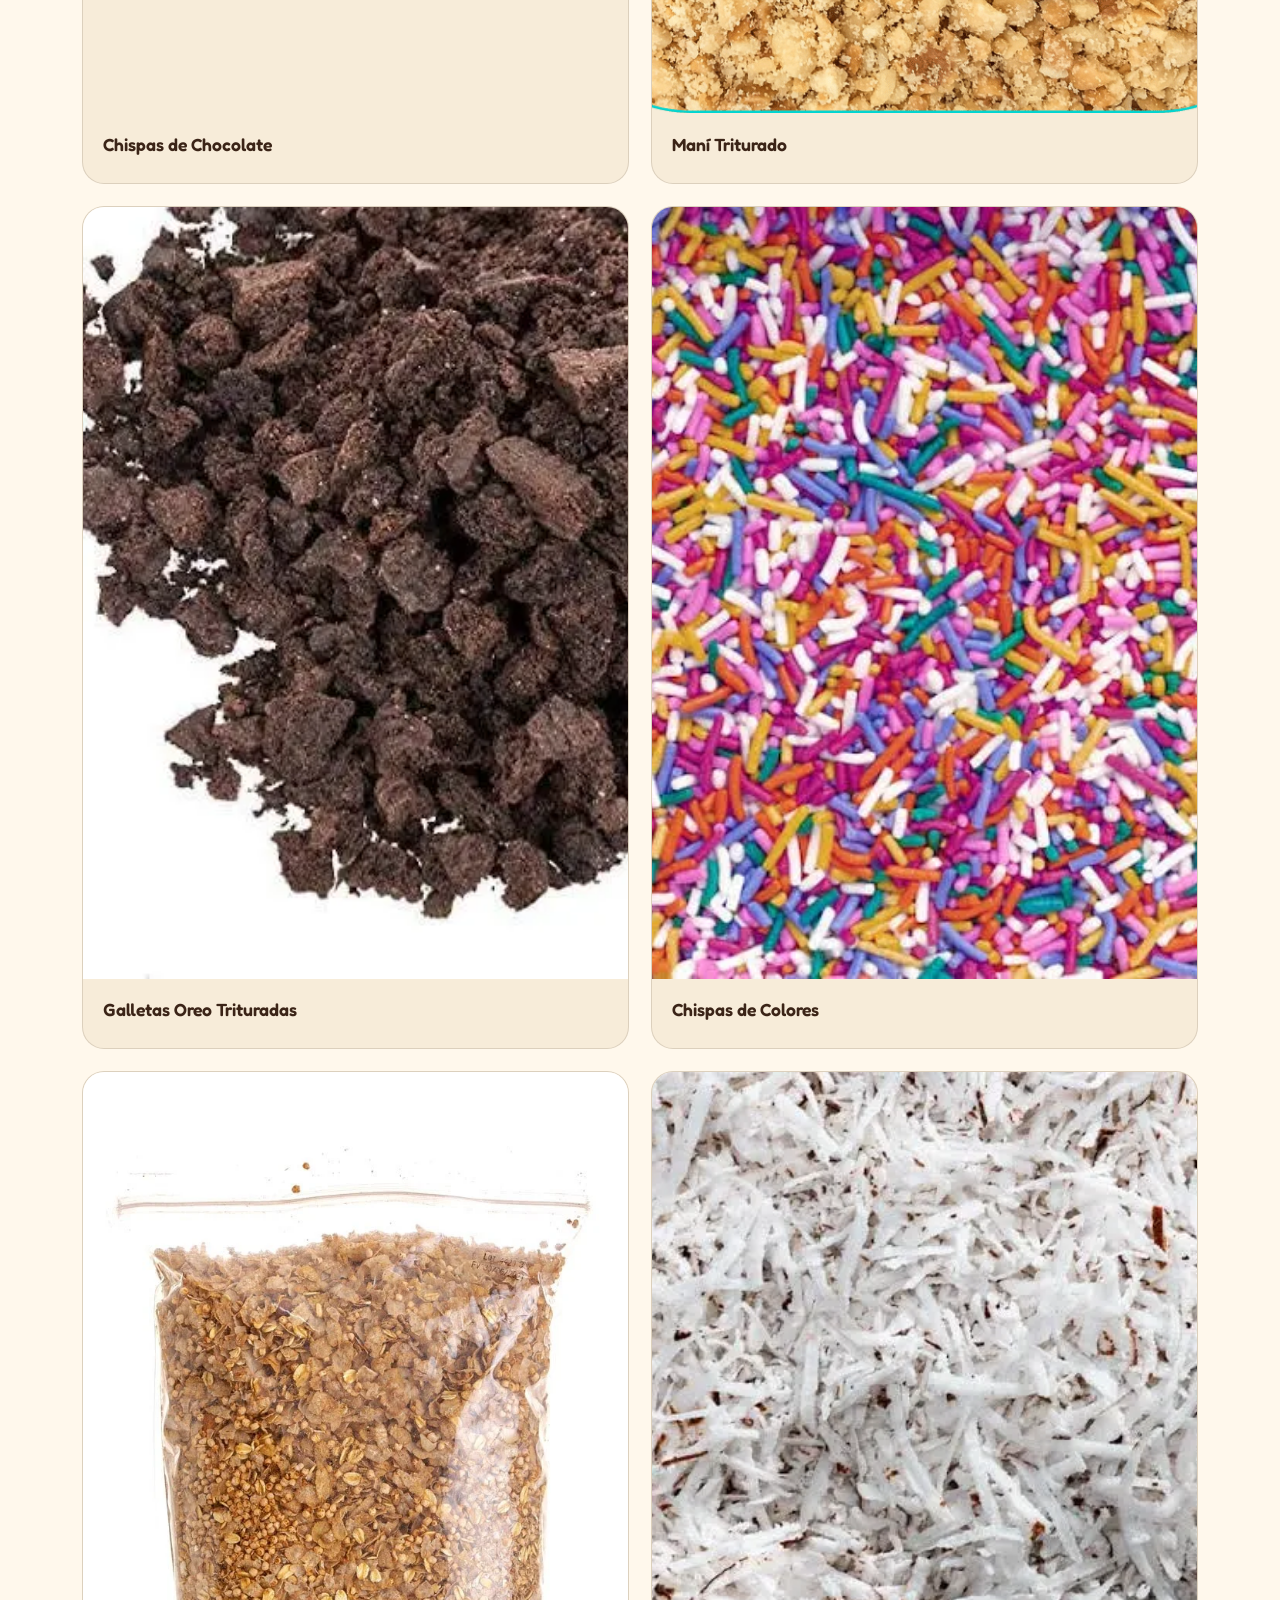
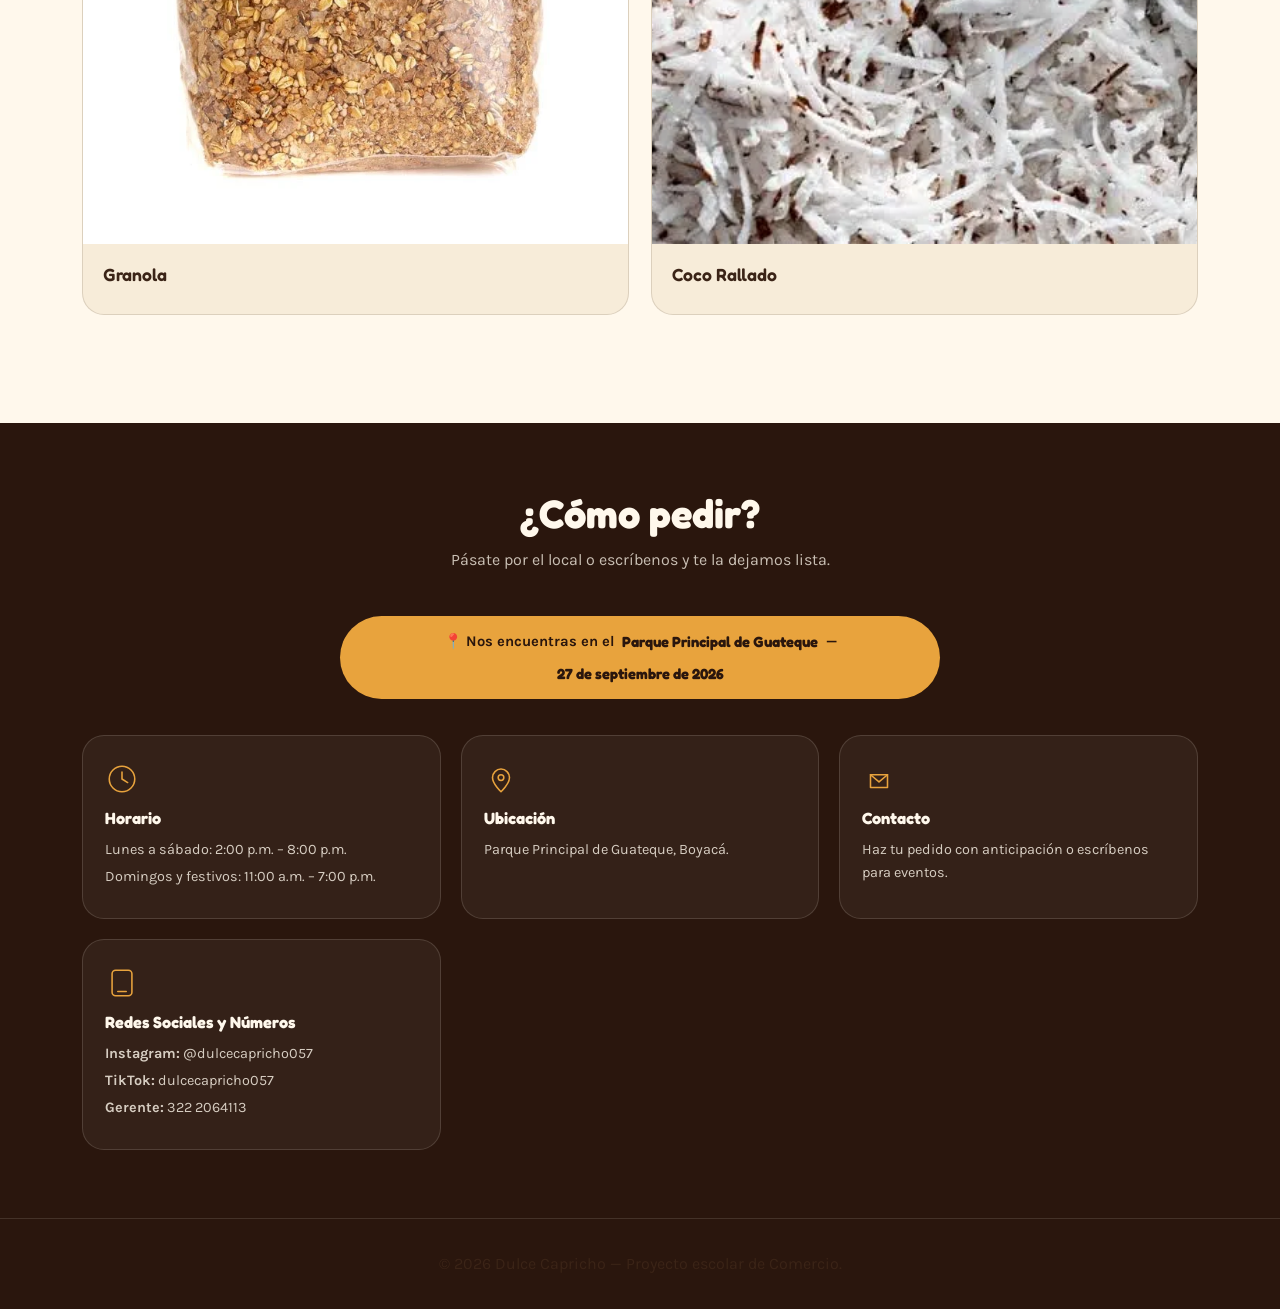
==== commit a7985ee3: "Update social media handles in index.html" ====
--- a/index.html
+++ b/index.html
@@ -605,8 +605,8 @@
             <line x1="18" y1="36" x2="30" y2="36"/>
           </svg>
           <h3>Redes Sociales y Números</h3>
-          <p><strong>Instagram:</strong> @Dulce Capricho</p>
-          <p><strong>TikTok:</strong> Dulce Capricho</p>
+          <p><strong>Instagram:</strong> @dulcecapricho057</p>
+          <p><strong>TikTok:</strong> dulcecapricho057</p>
           <p><strong>Gerente:</strong> 322 2064113</p>
         </div>
       </div>
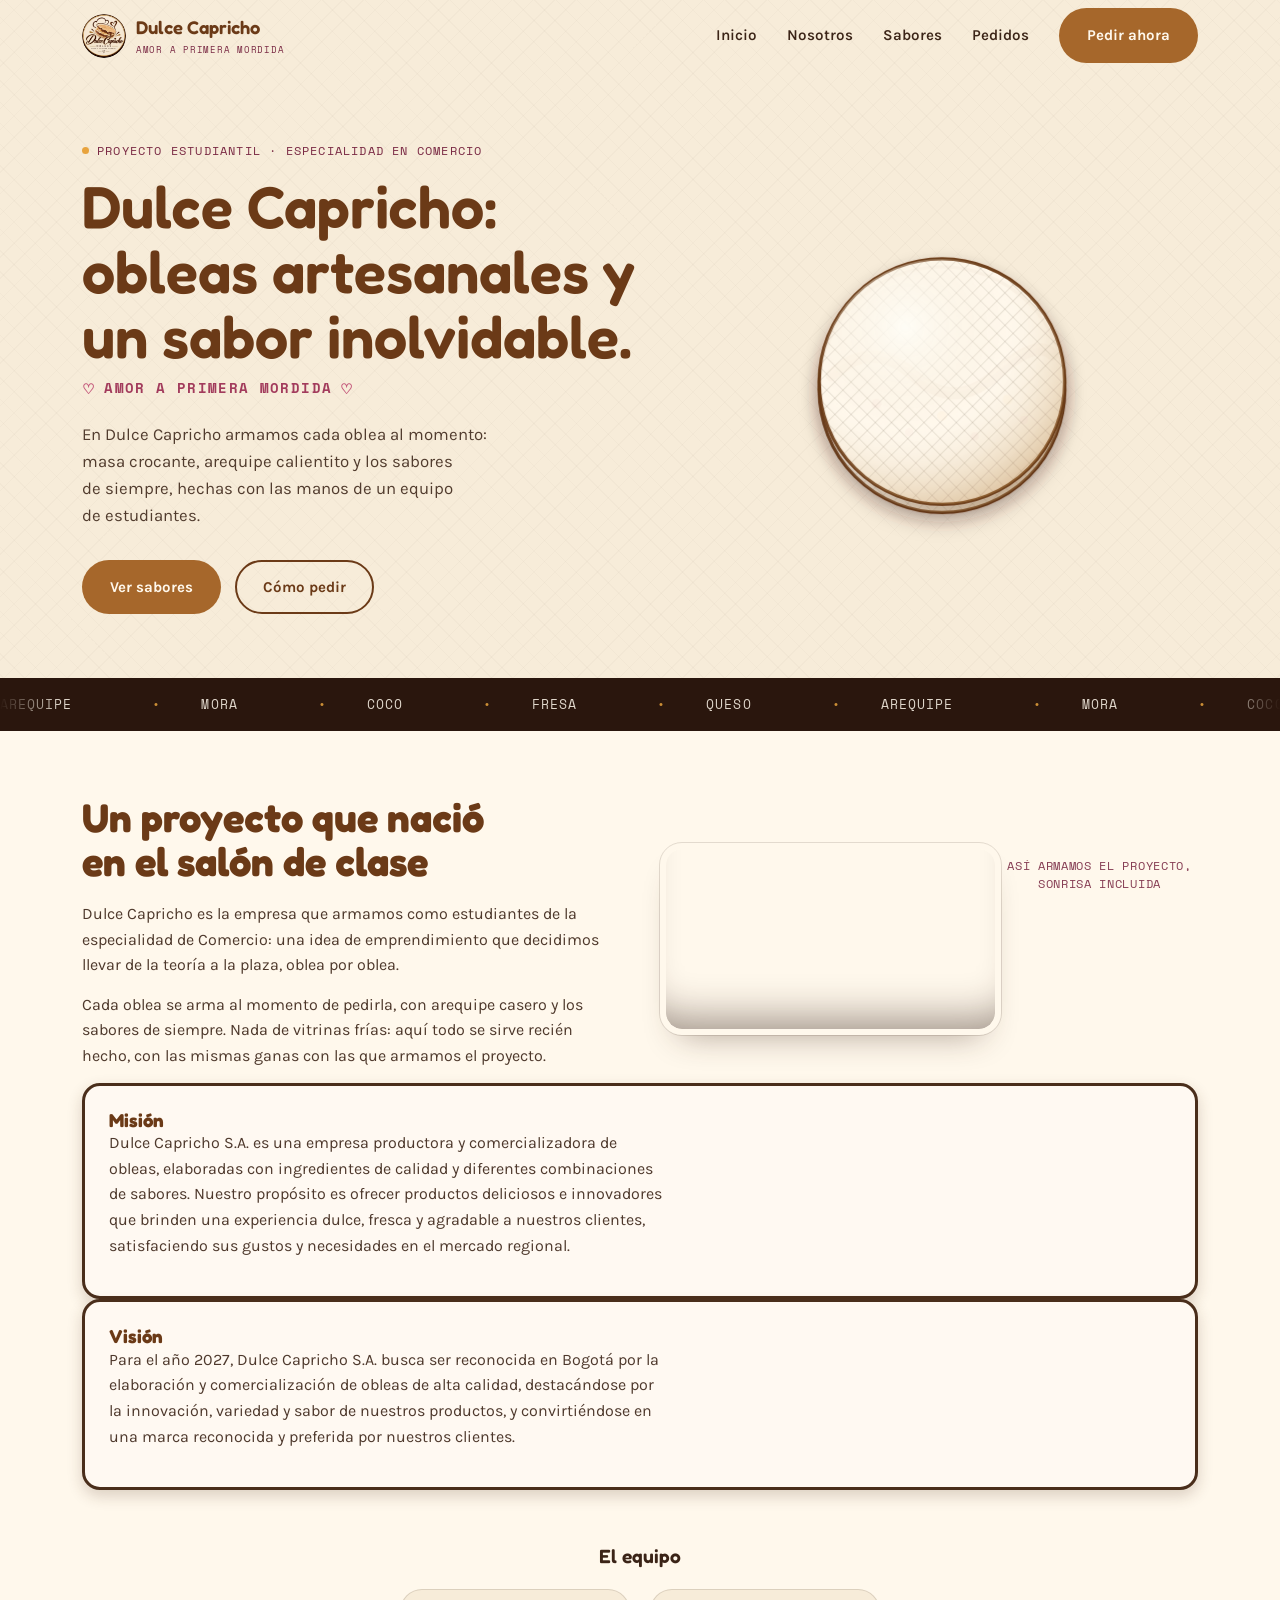
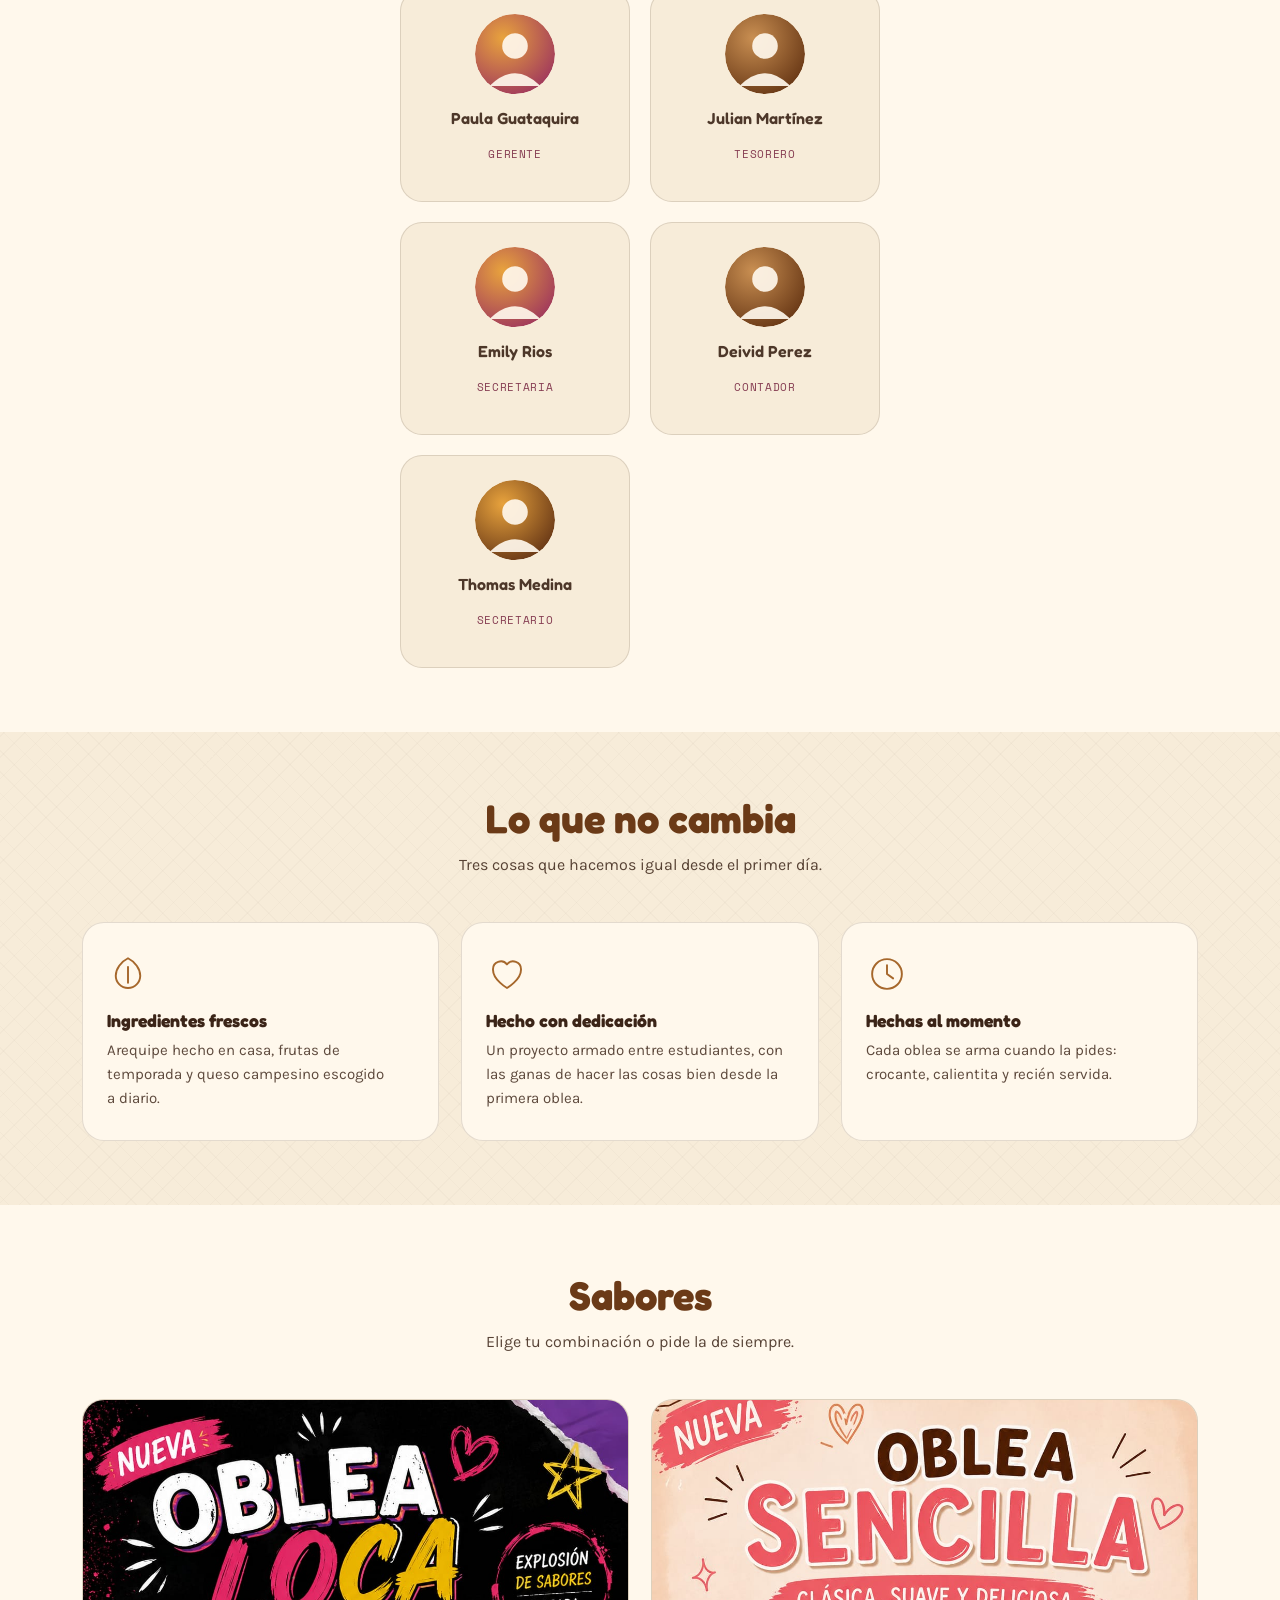
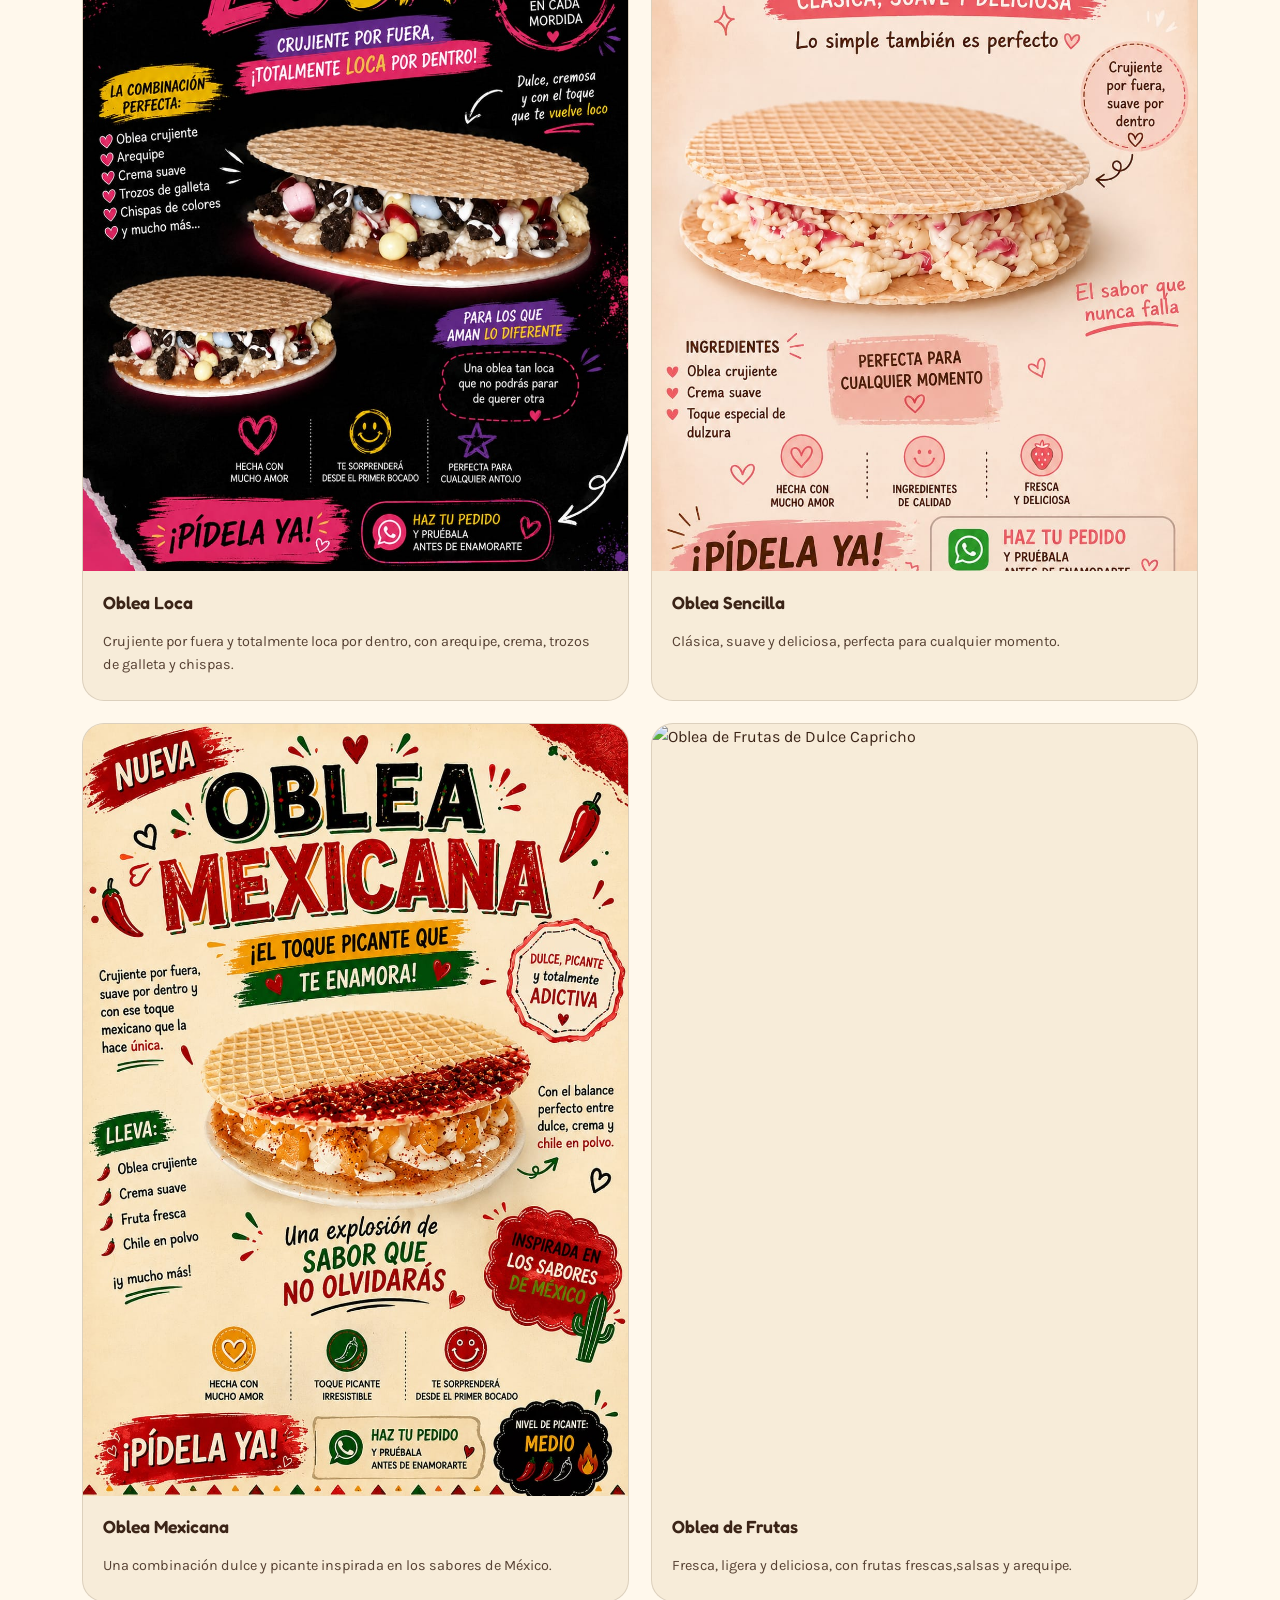
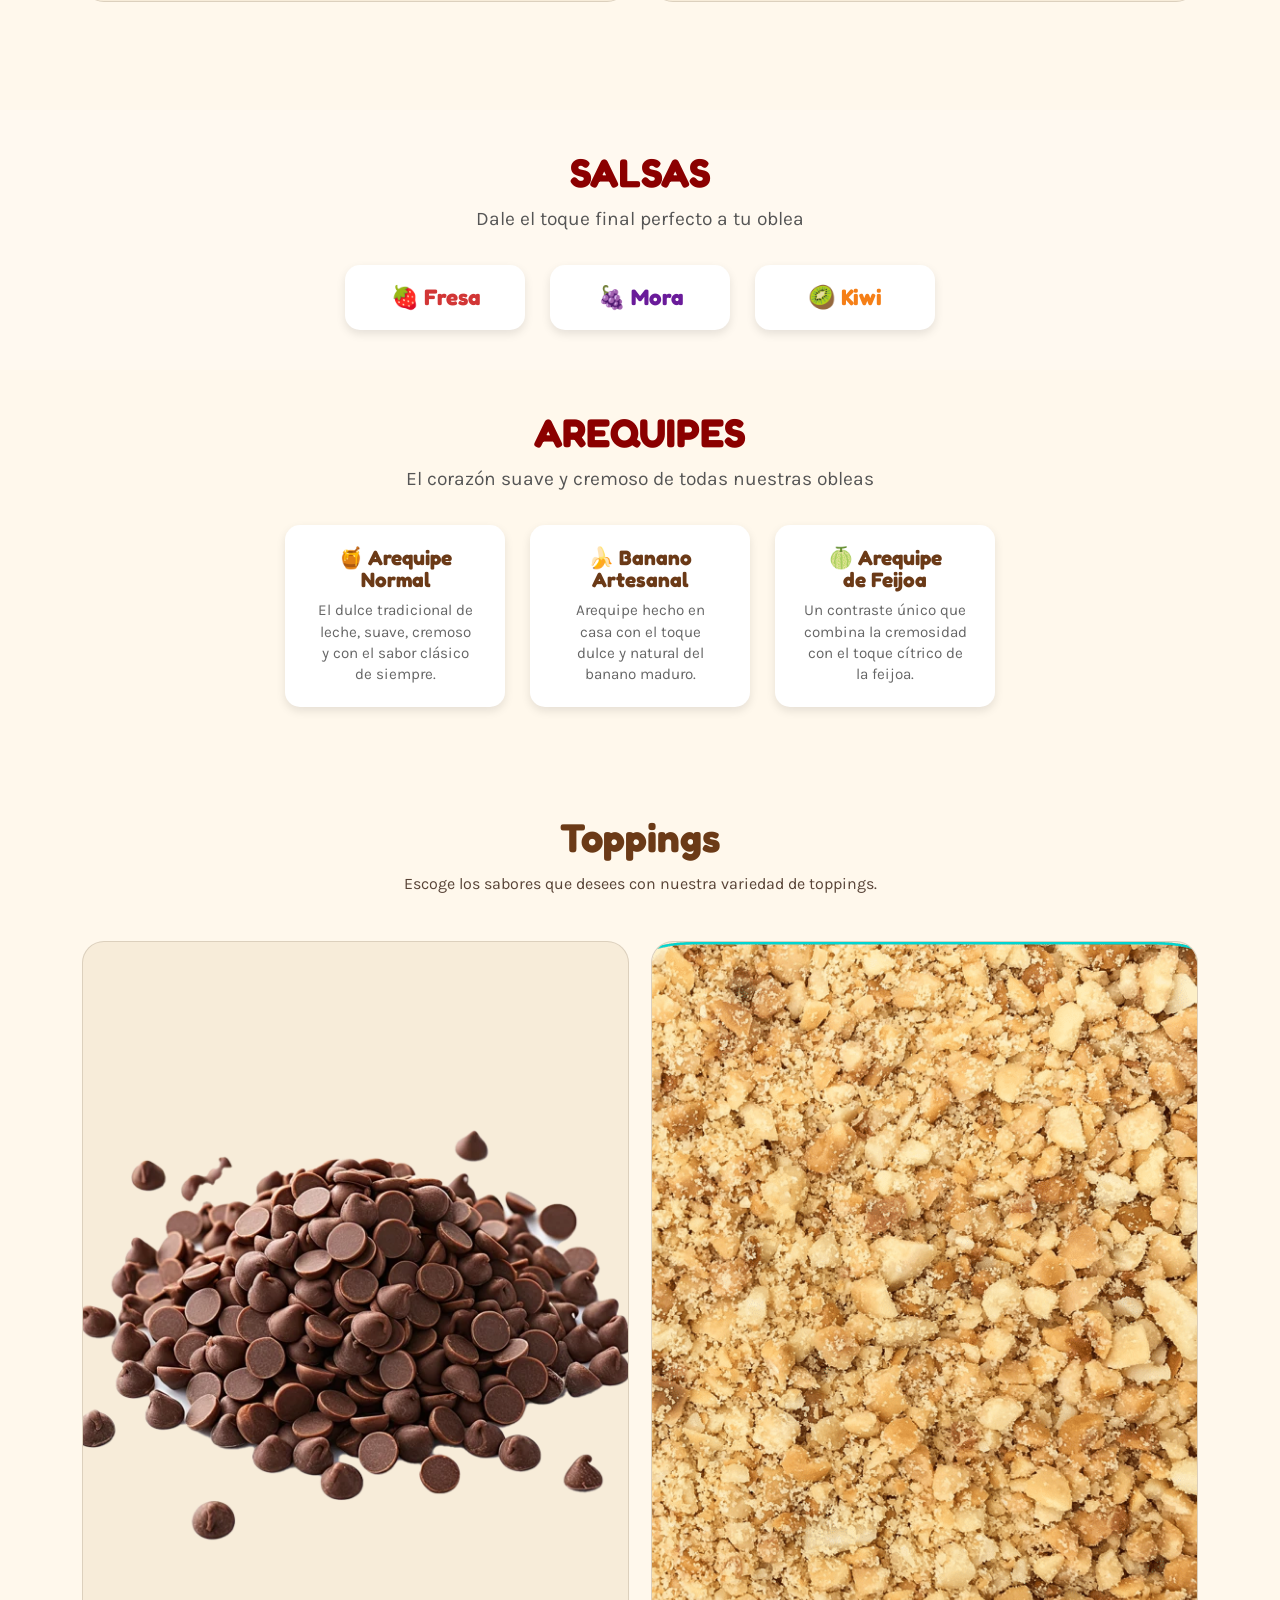
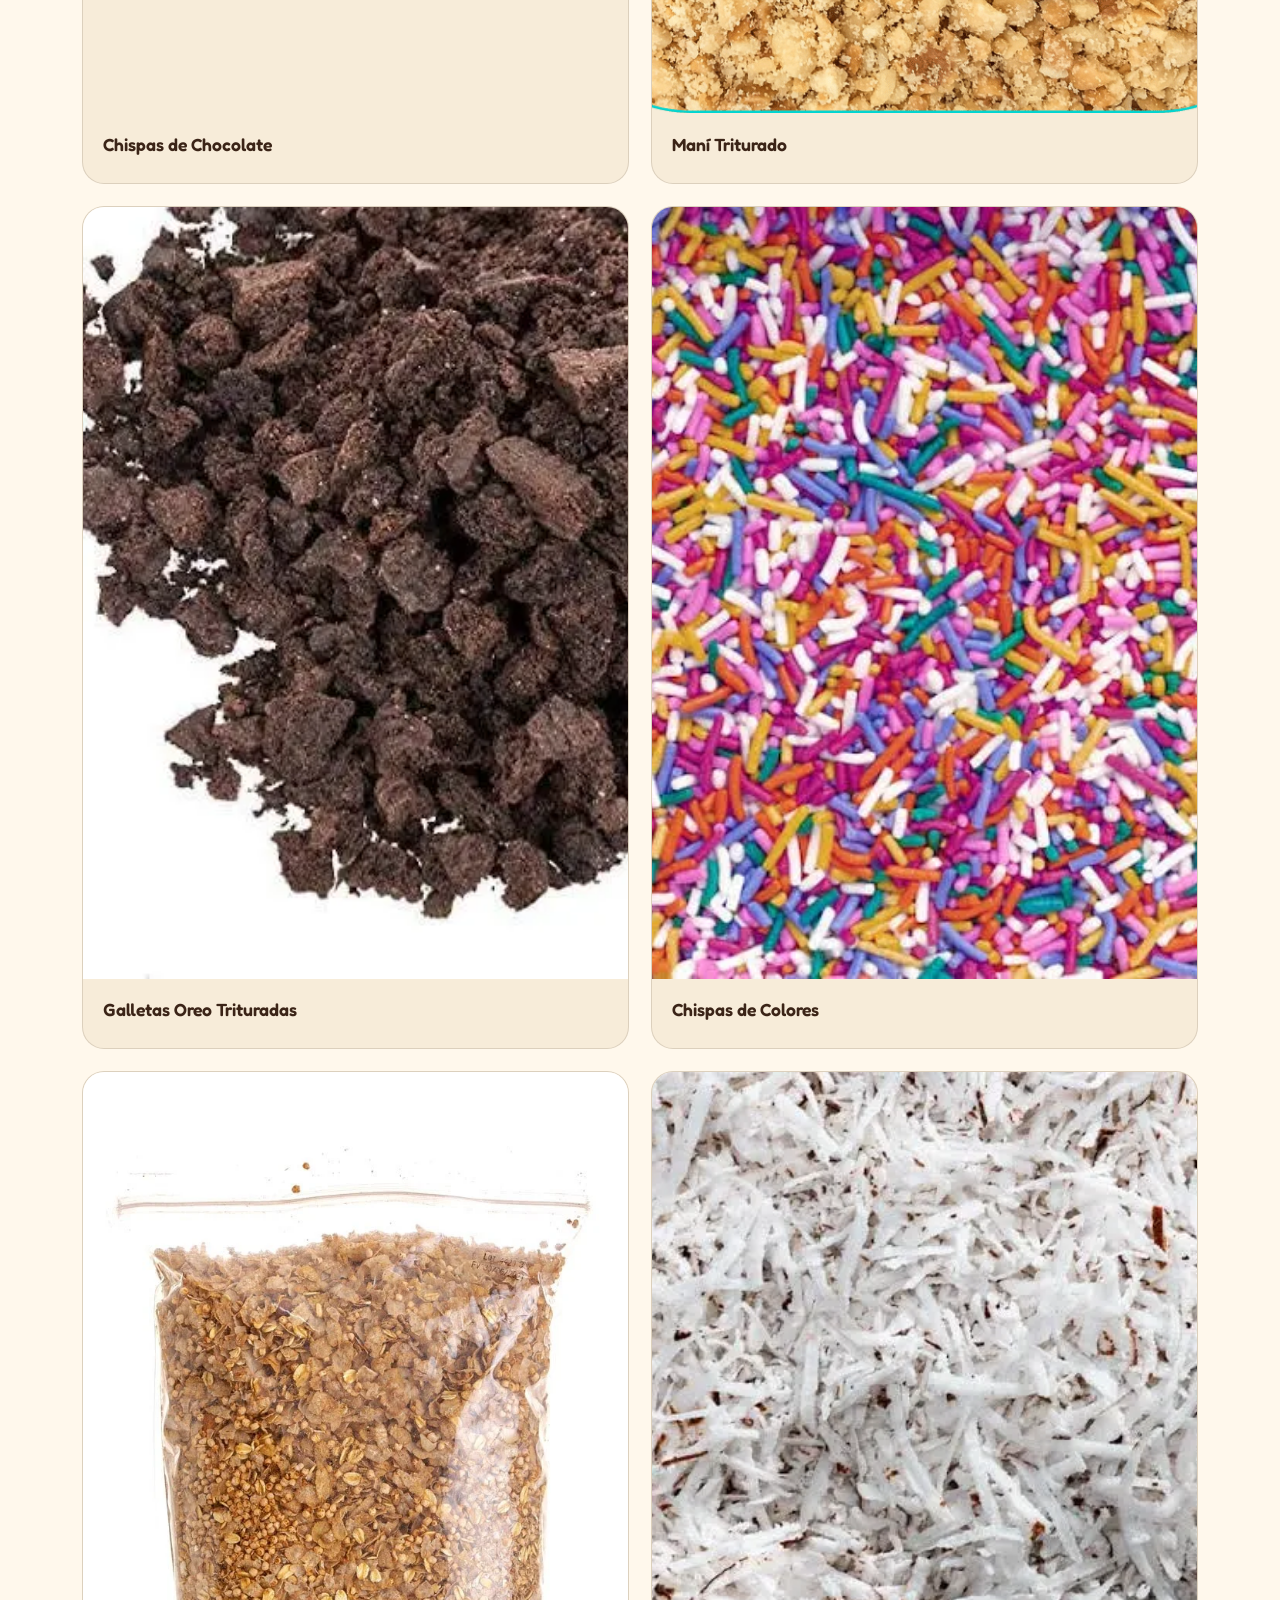
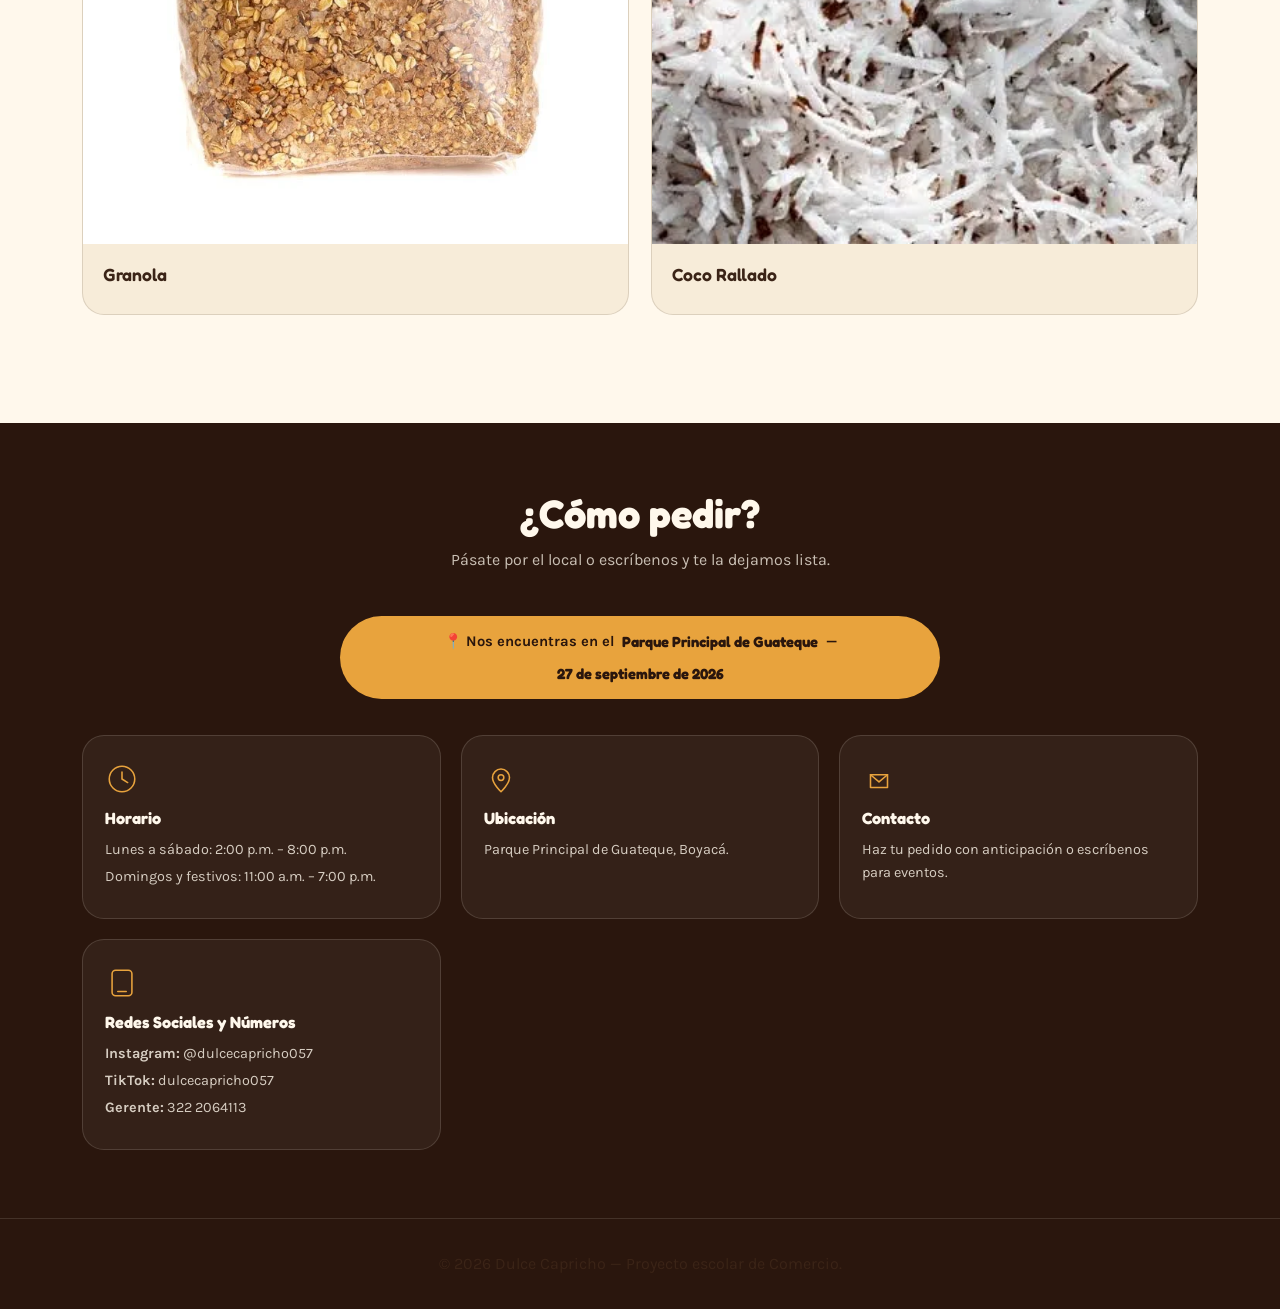
==== commit 01c05a89: "Update flavor card image and description" ====
--- a/index.html
+++ b/index.html
@@ -425,12 +425,12 @@
         </article>
 
         <article class="flavor-card image-flavor-card" data-reveal style="--flavor-color:var(--fresa)">
-          <img class="flavor-image" src="oblea-fresa.jpeg" alt="Oblea de Fresa de Dulce Capricho">
-          <div class="flavor-body">
-            <div class="flavor-head">
-              <span class="flavor-title">Oblea de Fresa</span>
-            </div>
-            <p class="flavor-desc">Fresca, ligera y deliciosa, con fresas frescas, crema y dulce de leche.</p>
+          <img class="flavor-image" src="FrutiOblea-convertido-de-jpg" alt="Oblea de Frutas de Dulce Capricho">
+          <div class="flavor-body">
+            <div class="flavor-head">
+              <span class="flavor-title">Oblea de Frutas</span>
+            </div>
+            <p class="flavor-desc">Fresca, ligera y deliciosa, con frutas frescas,salsas y arequipe.</p>
           </div>
         </article>
 
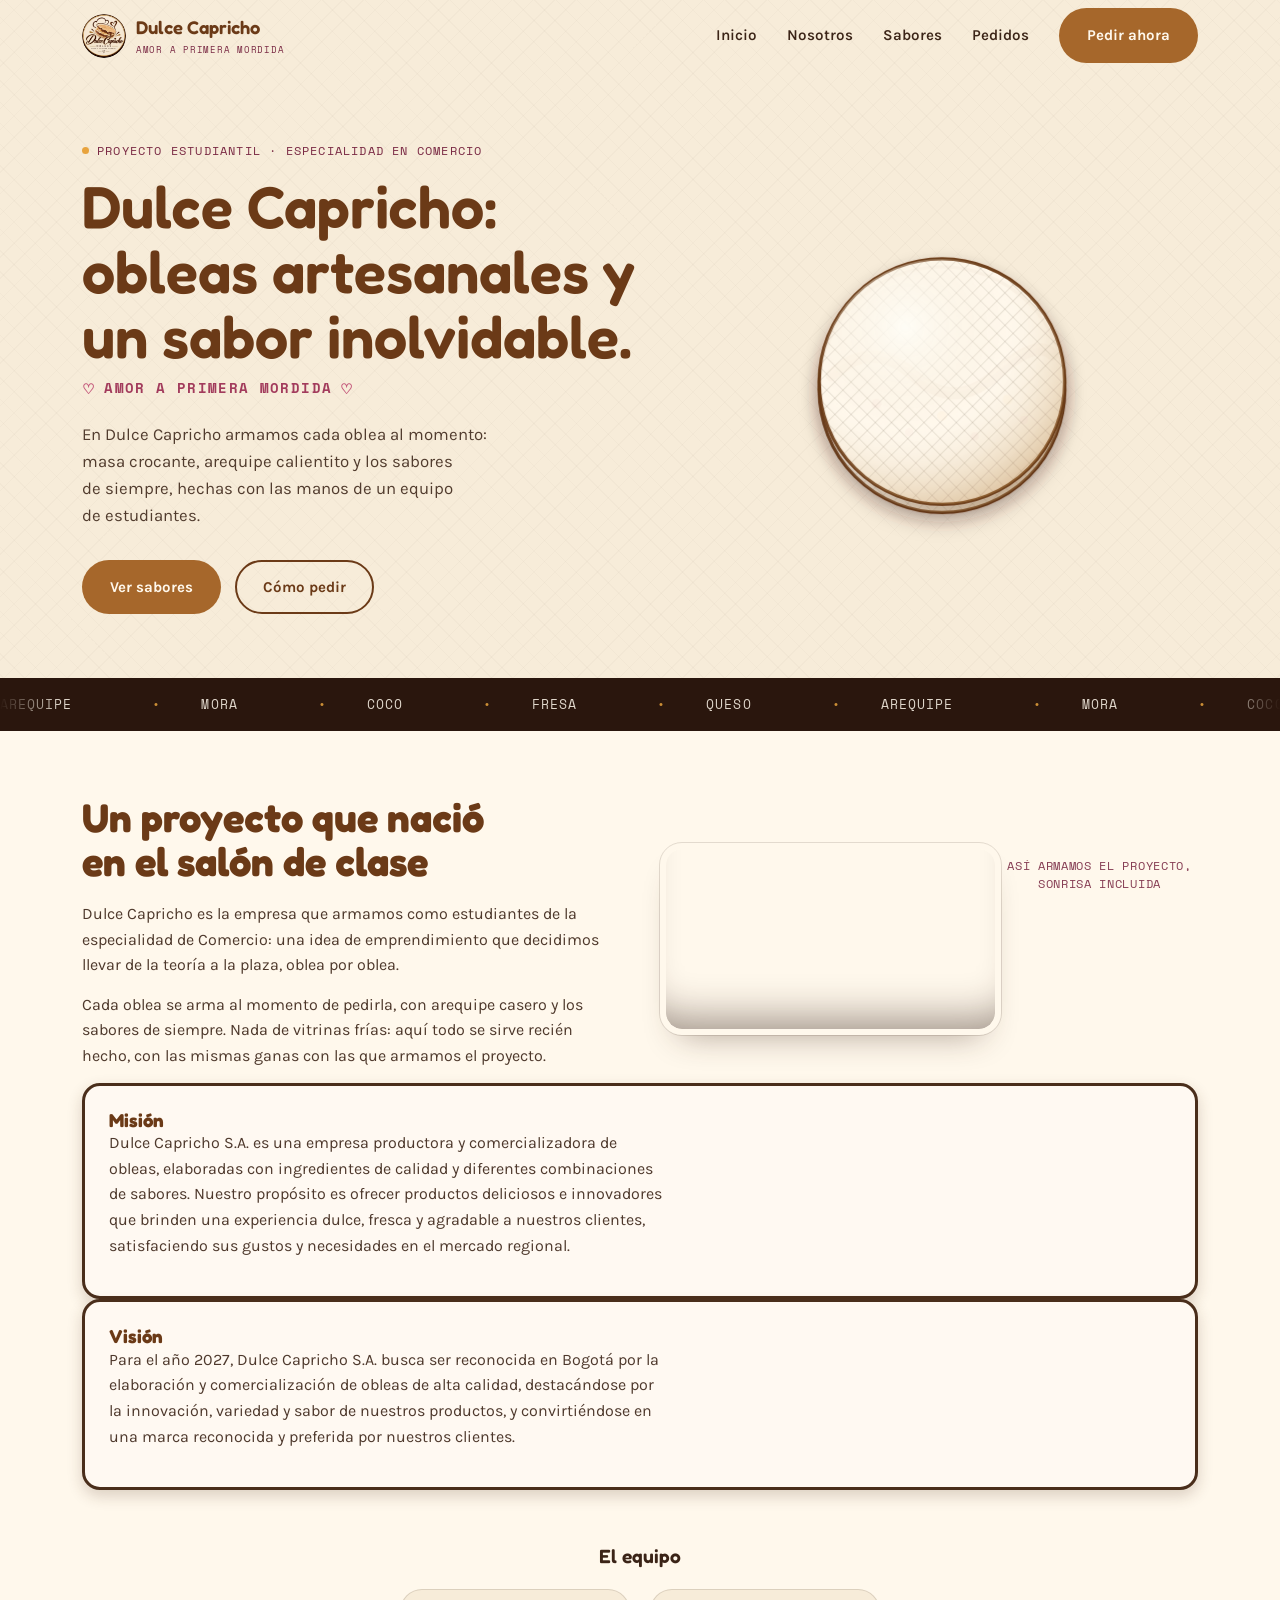
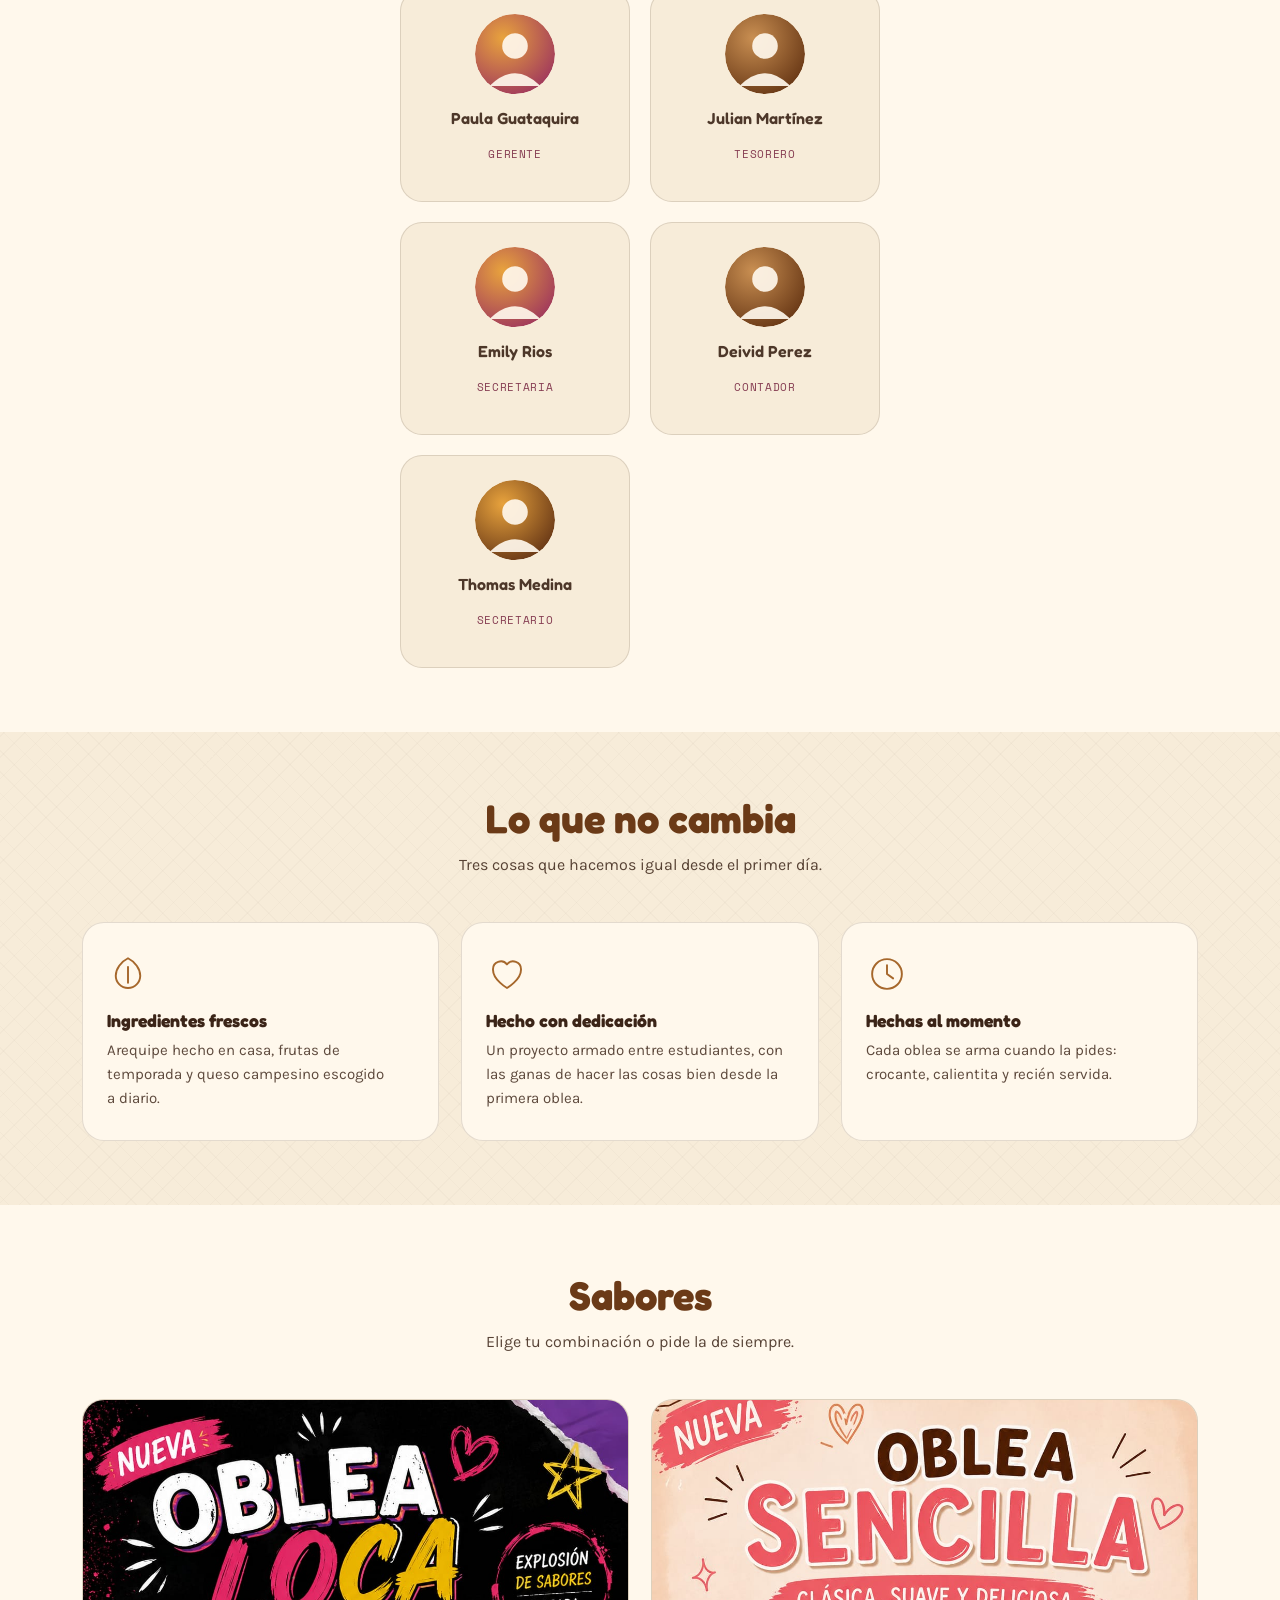
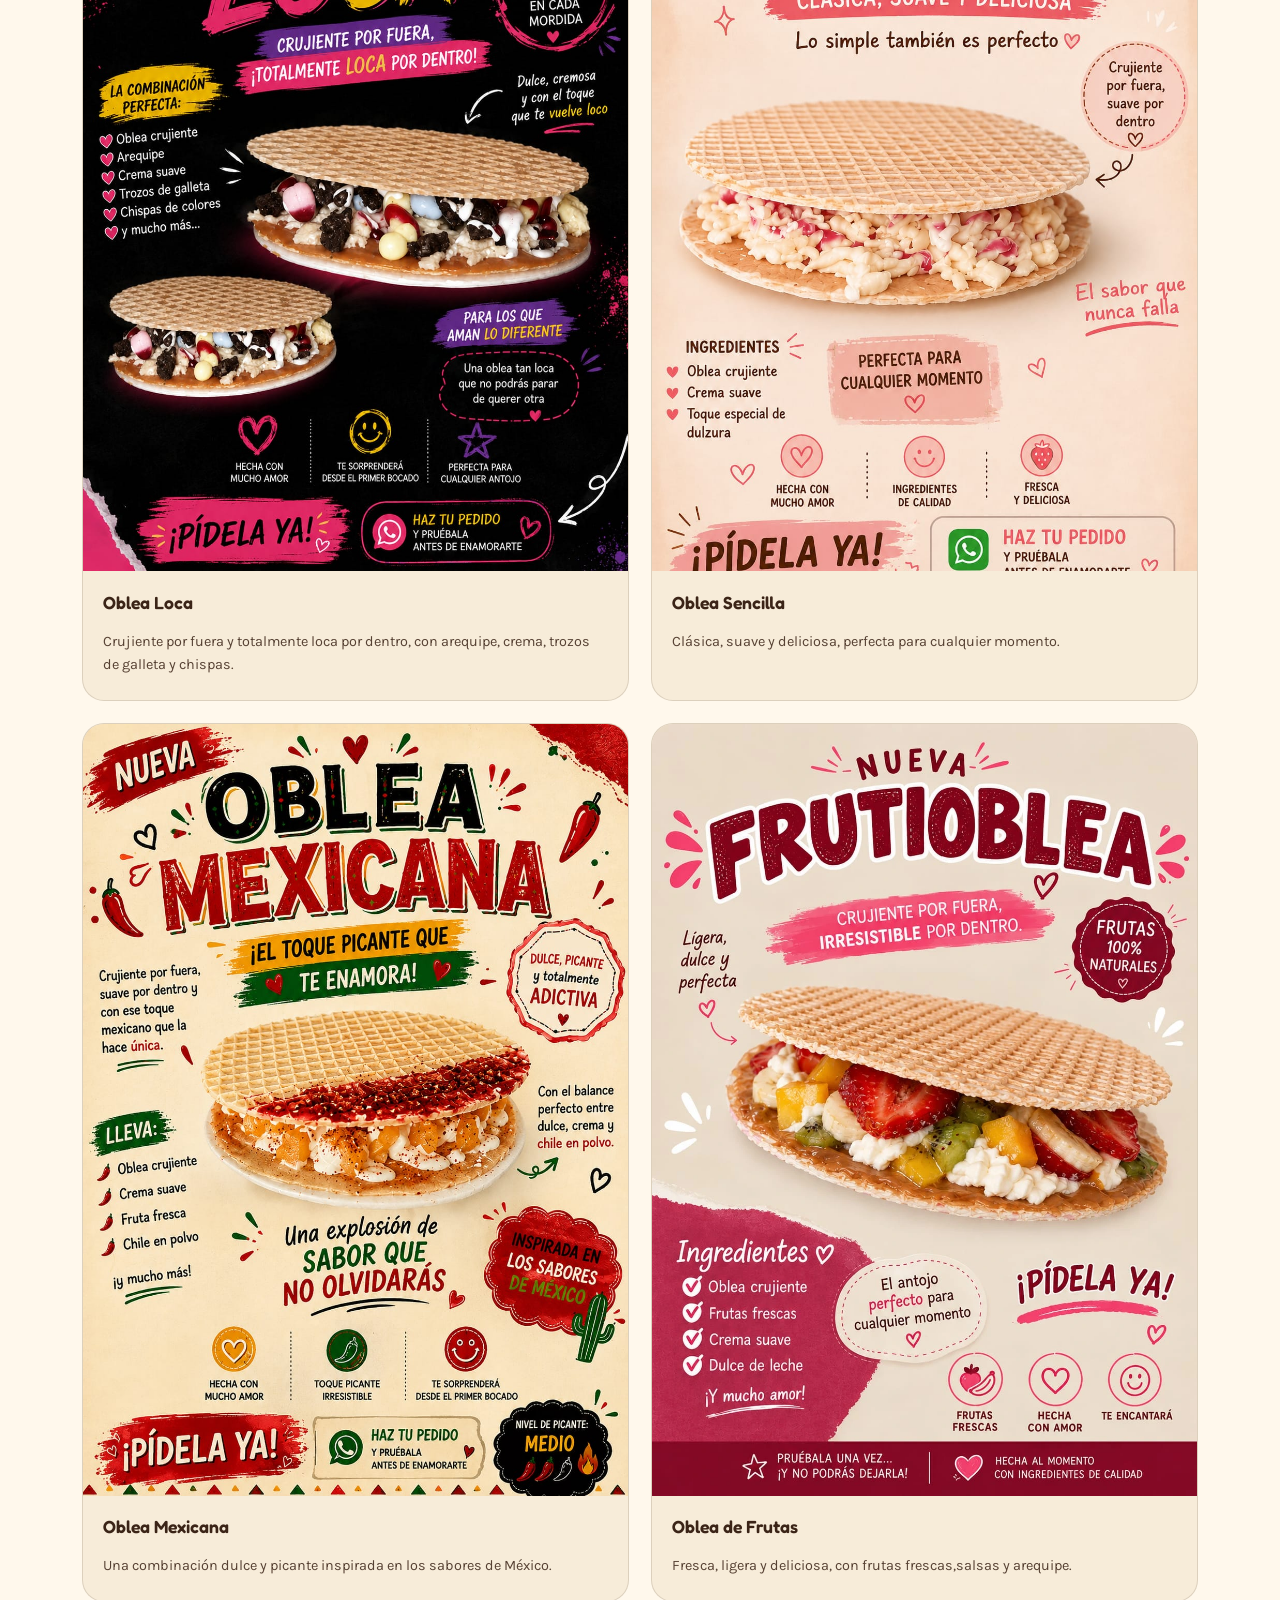
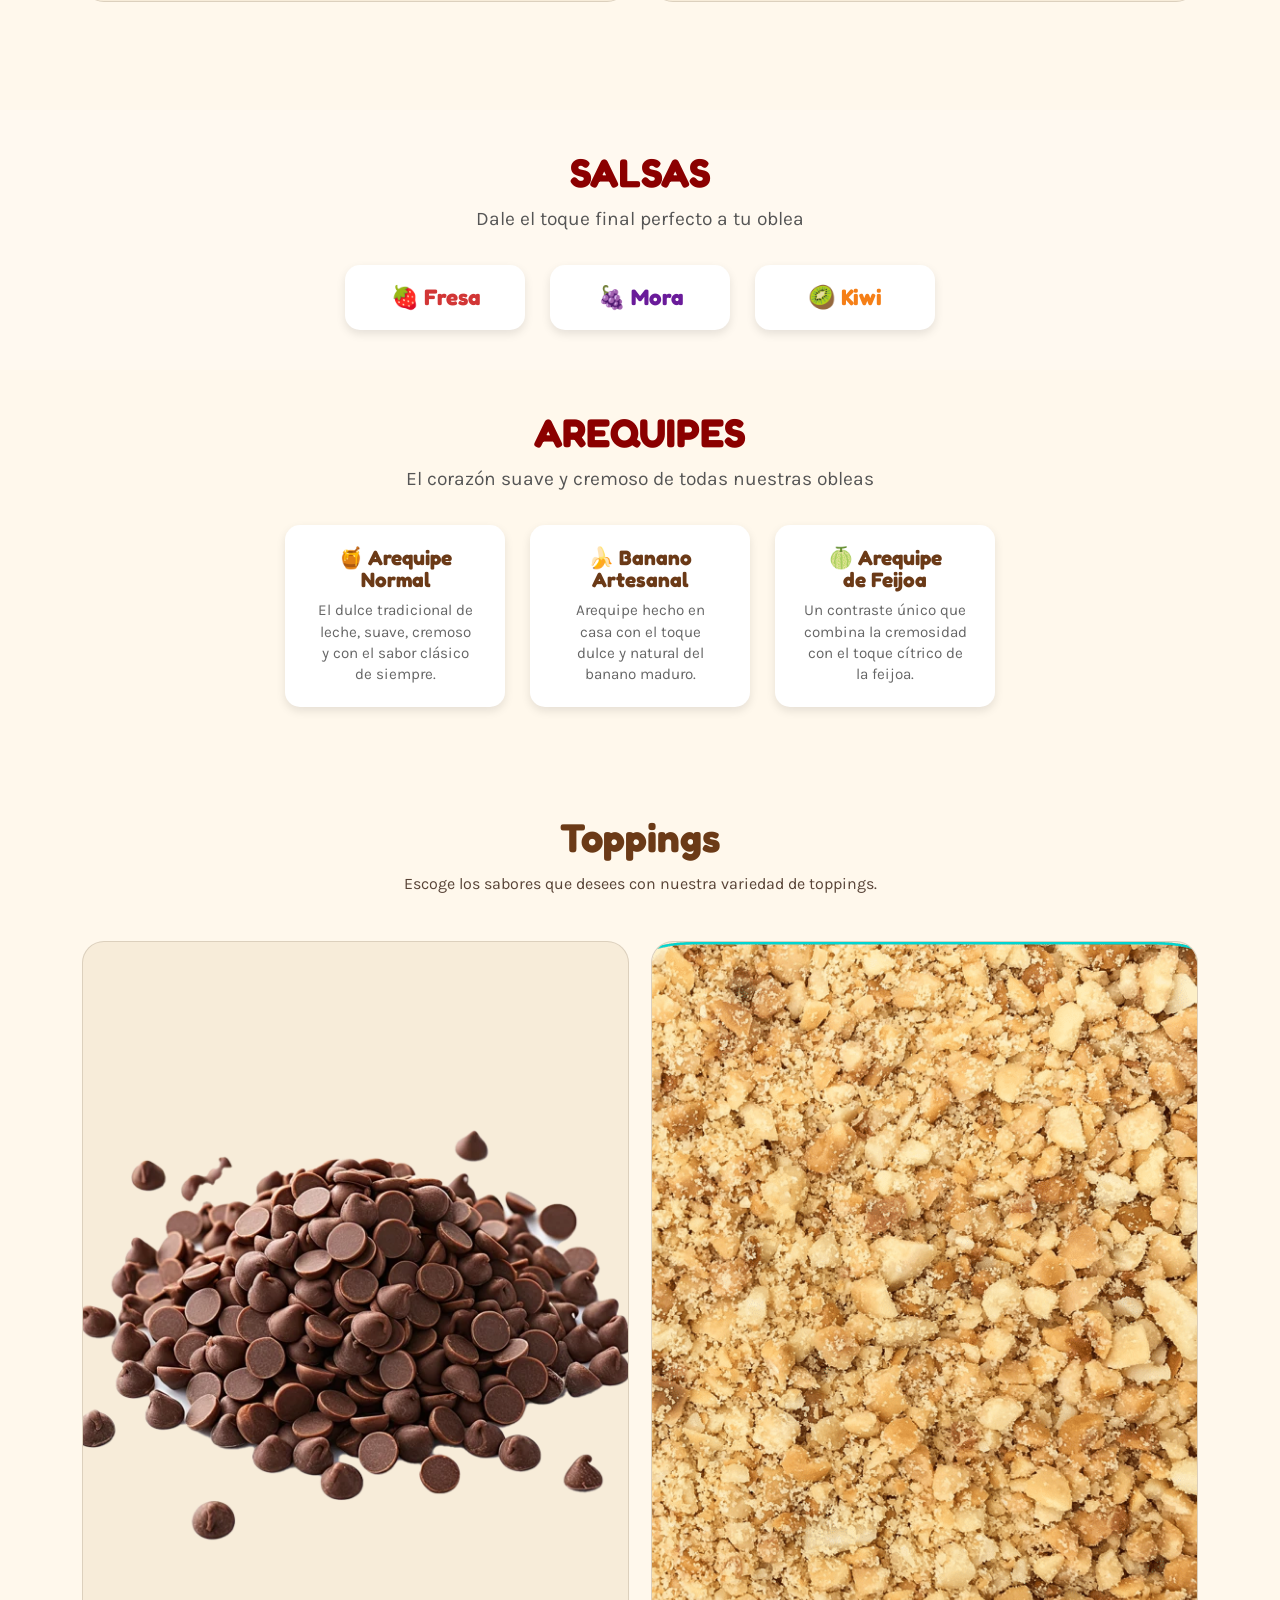
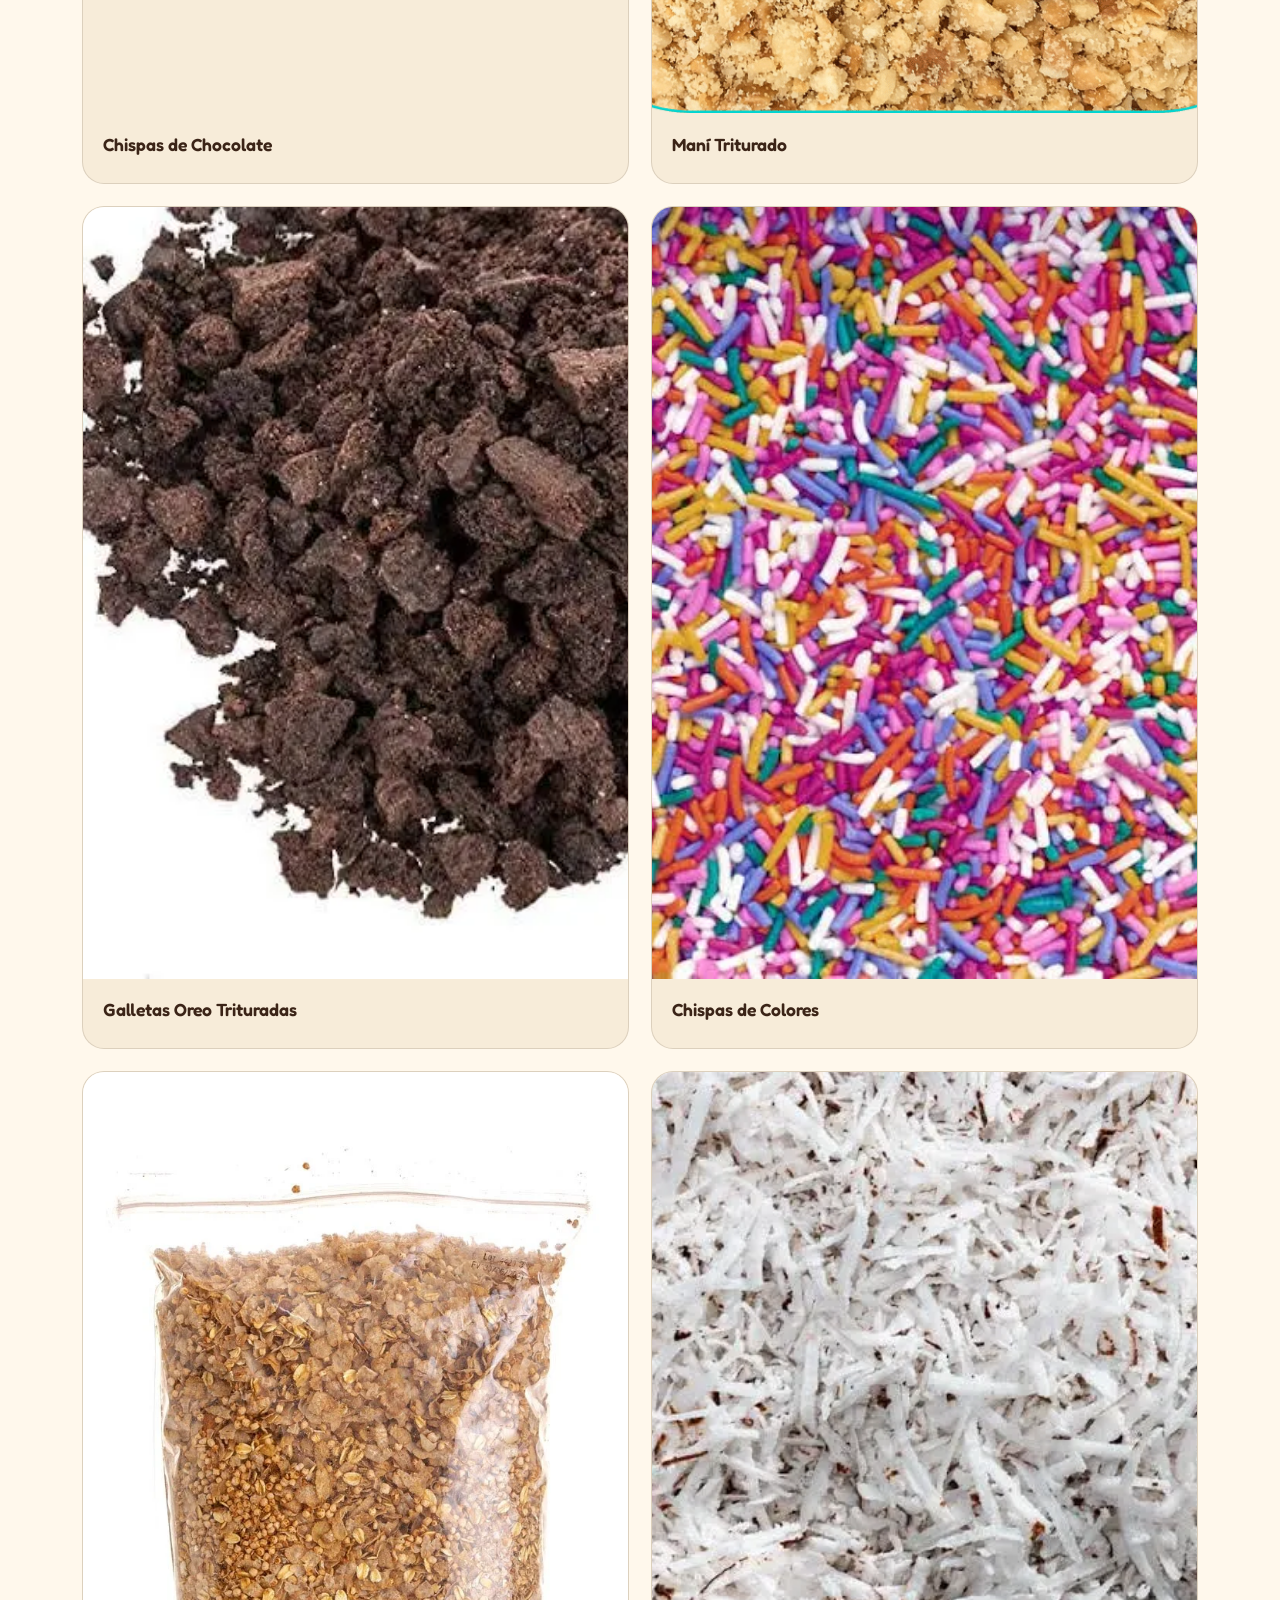
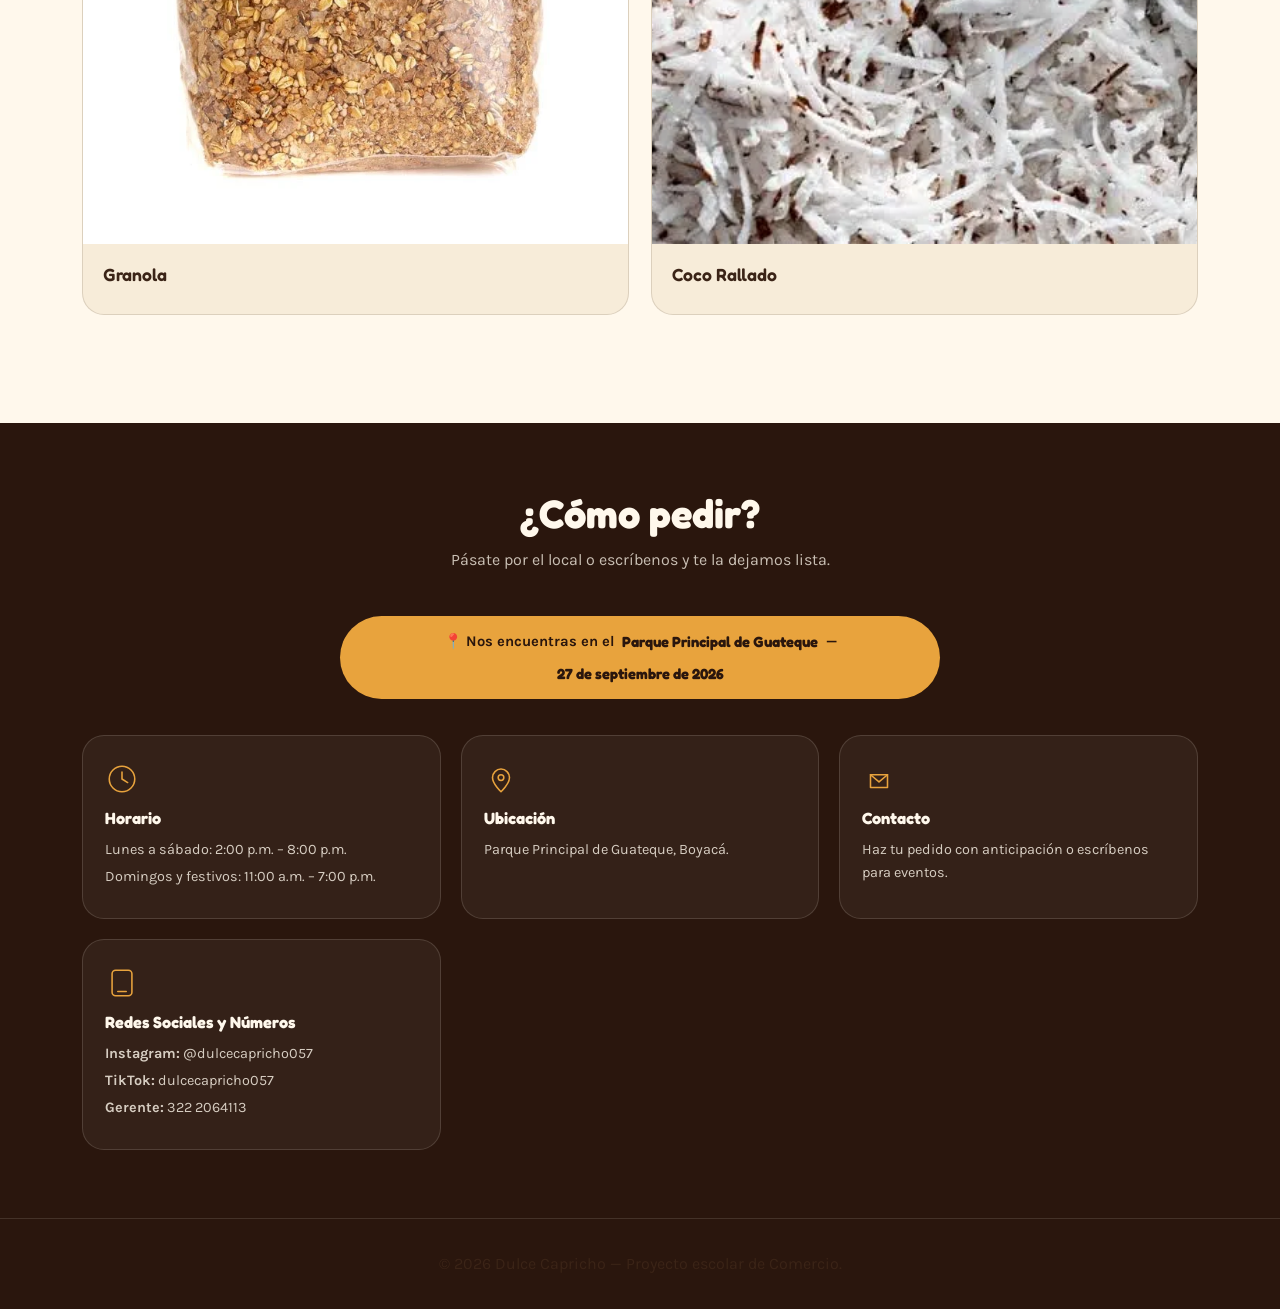
==== commit d7833bff: "Update image source to use WebP format" ====
--- a/index.html
+++ b/index.html
@@ -425,7 +425,7 @@
         </article>
 
         <article class="flavor-card image-flavor-card" data-reveal style="--flavor-color:var(--fresa)">
-          <img class="flavor-image" src="FrutiOblea-convertido-de-jpg" alt="Oblea de Frutas de Dulce Capricho">
+          <img class="flavor-image" src="FrutiOblea-convertido-de-jpg.webp" alt="Oblea de Frutas de Dulce Capricho">
           <div class="flavor-body">
             <div class="flavor-head">
               <span class="flavor-title">Oblea de Frutas</span>
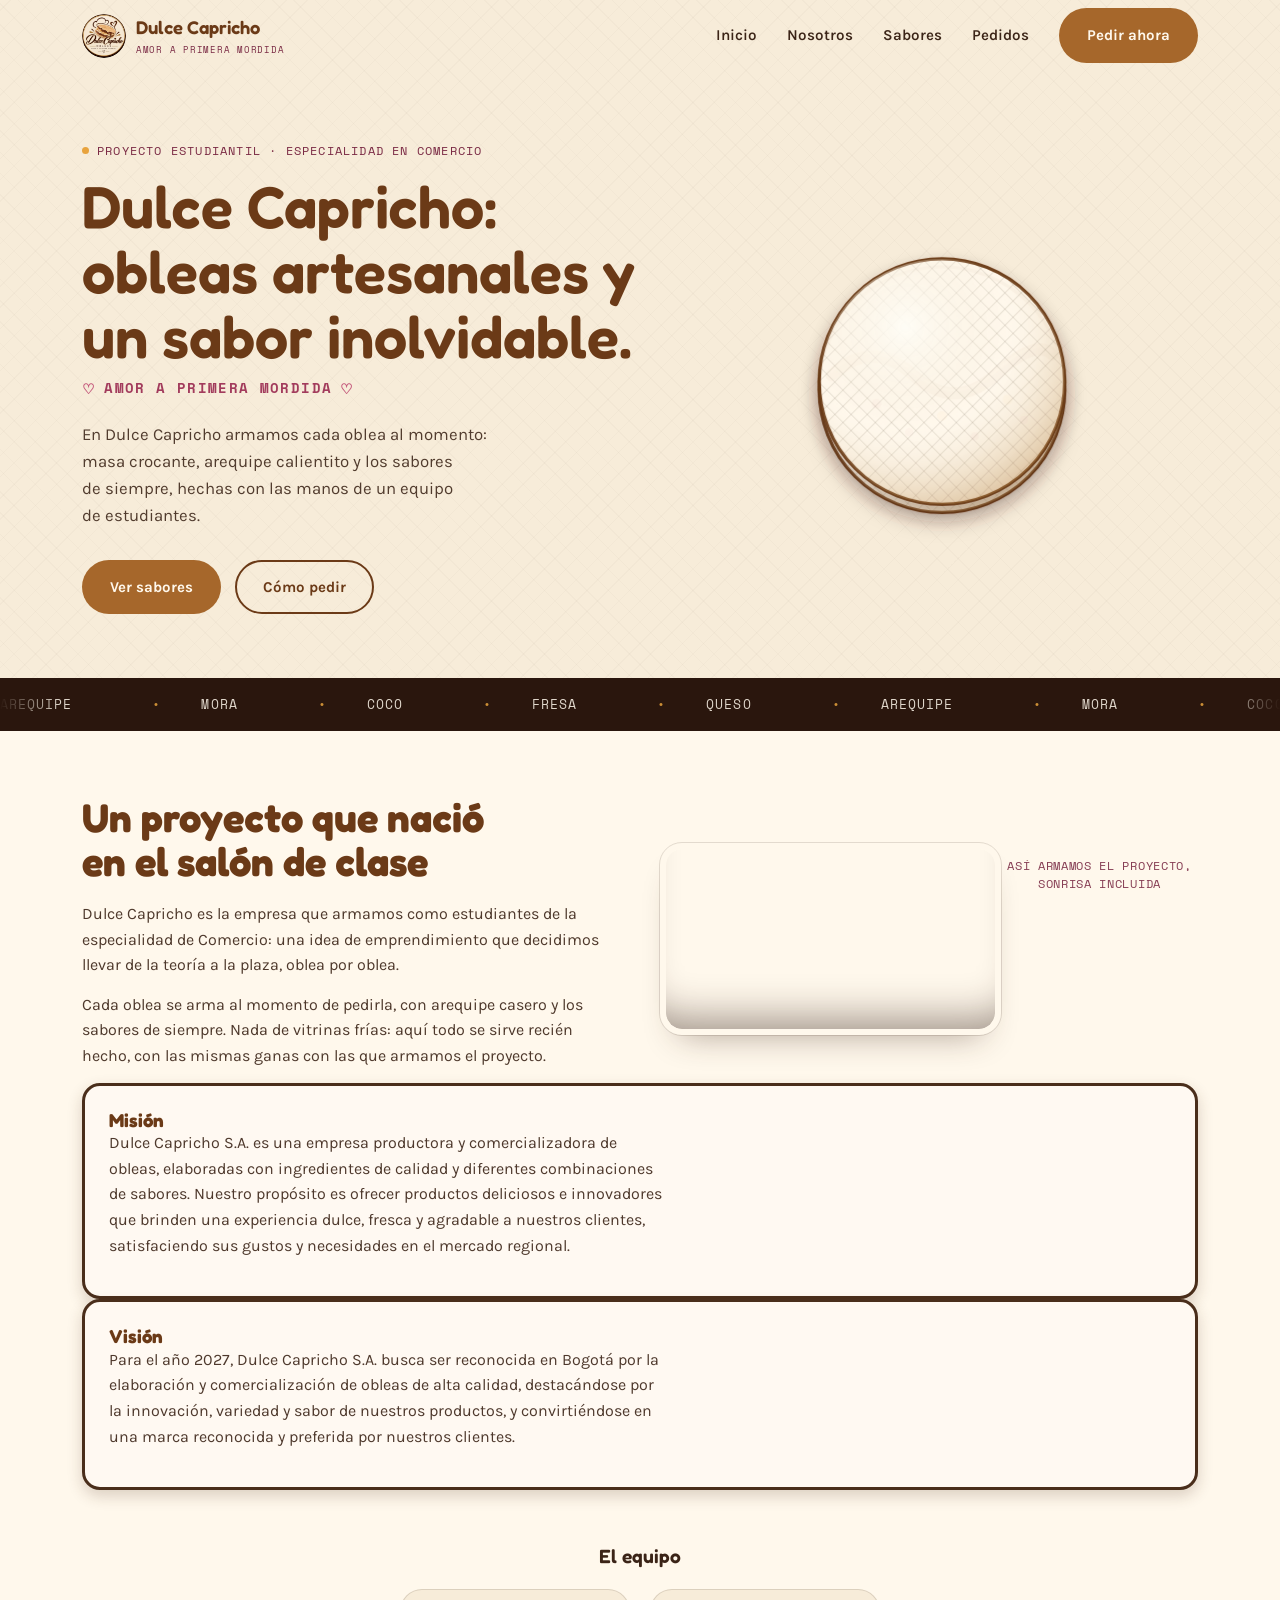
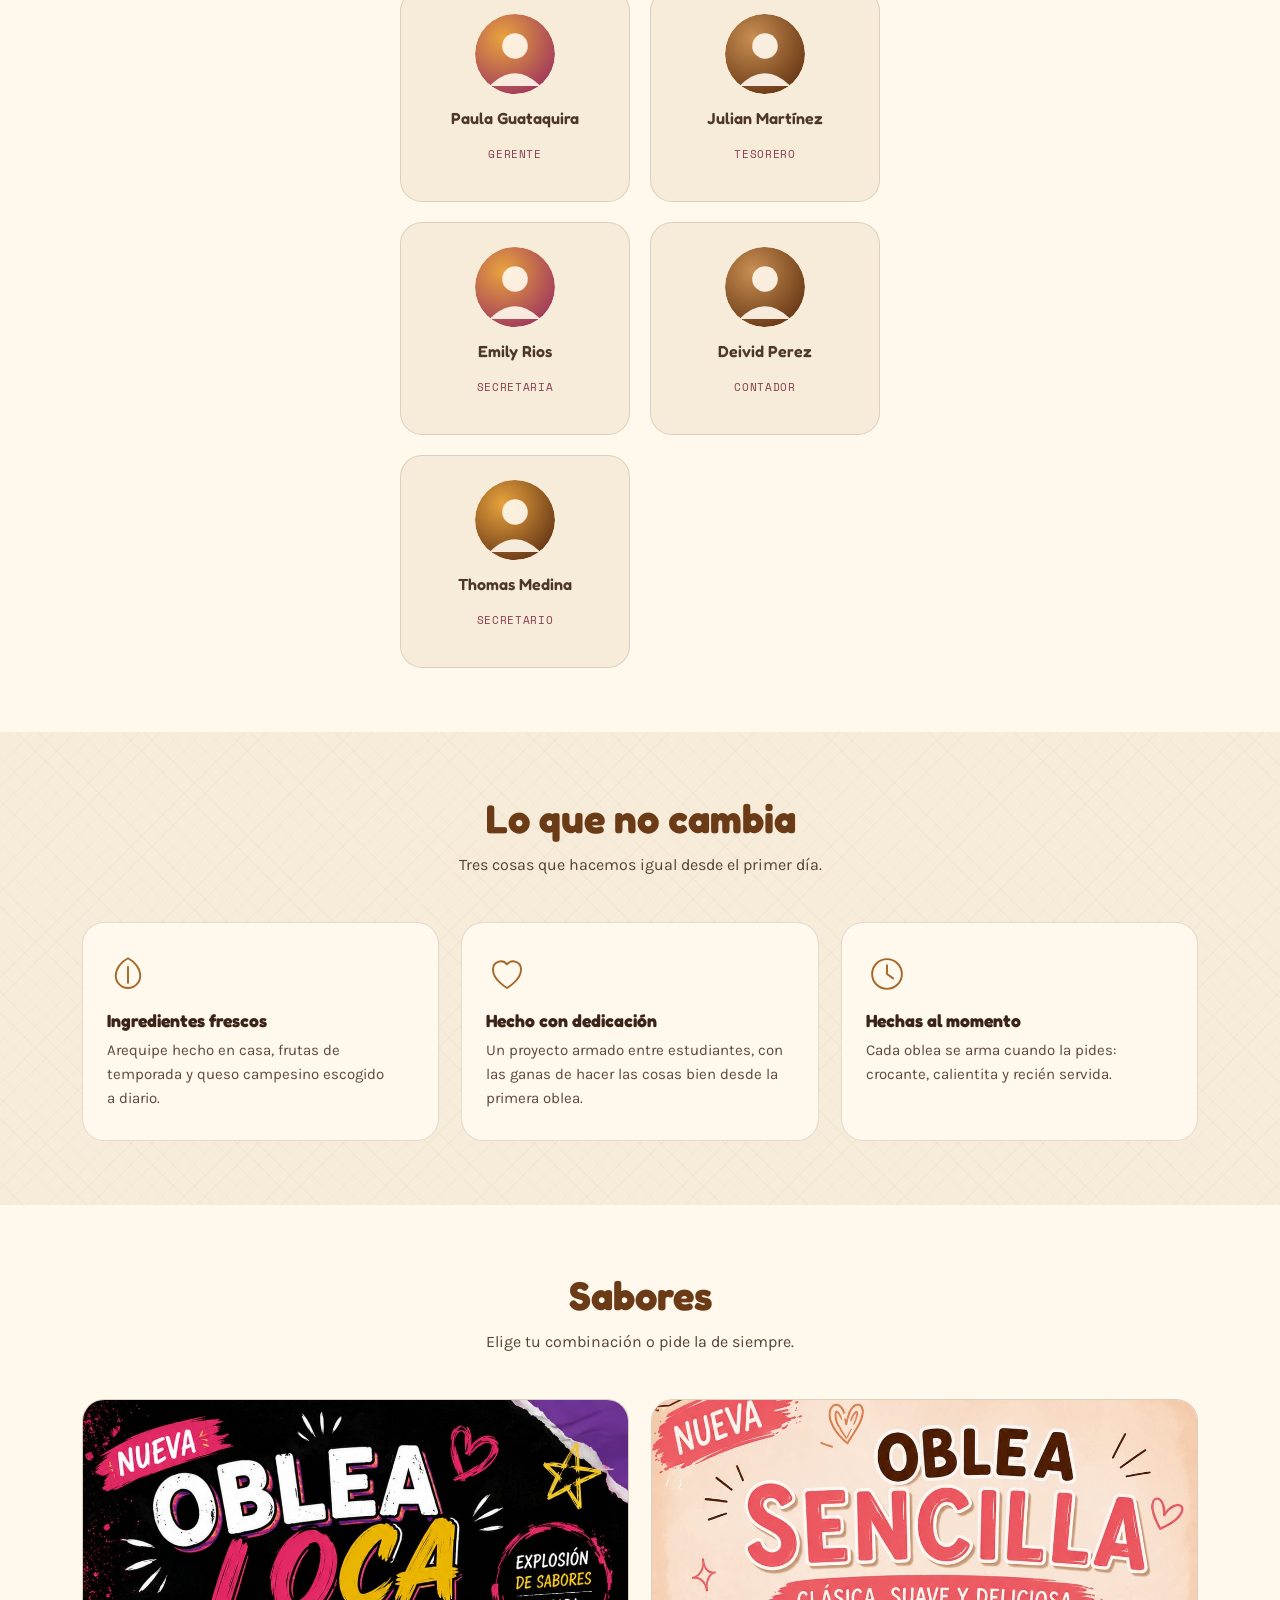
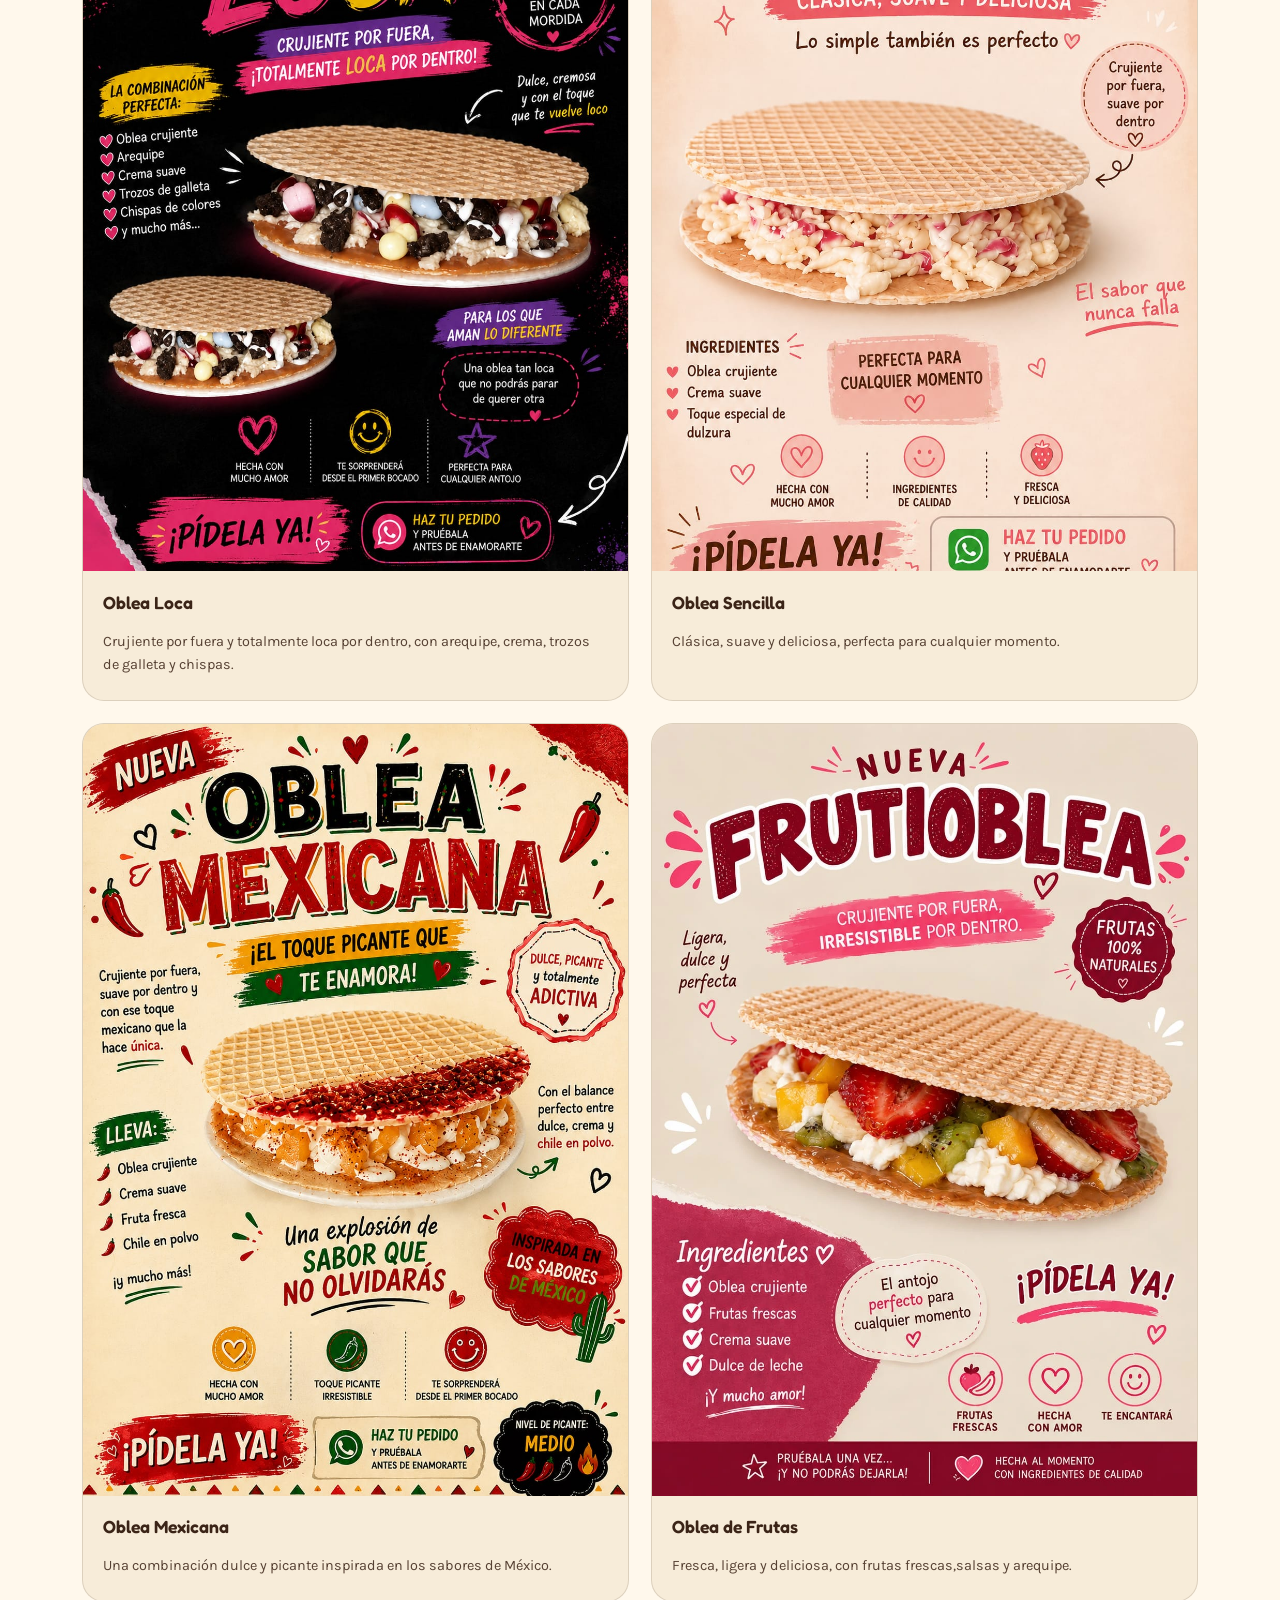
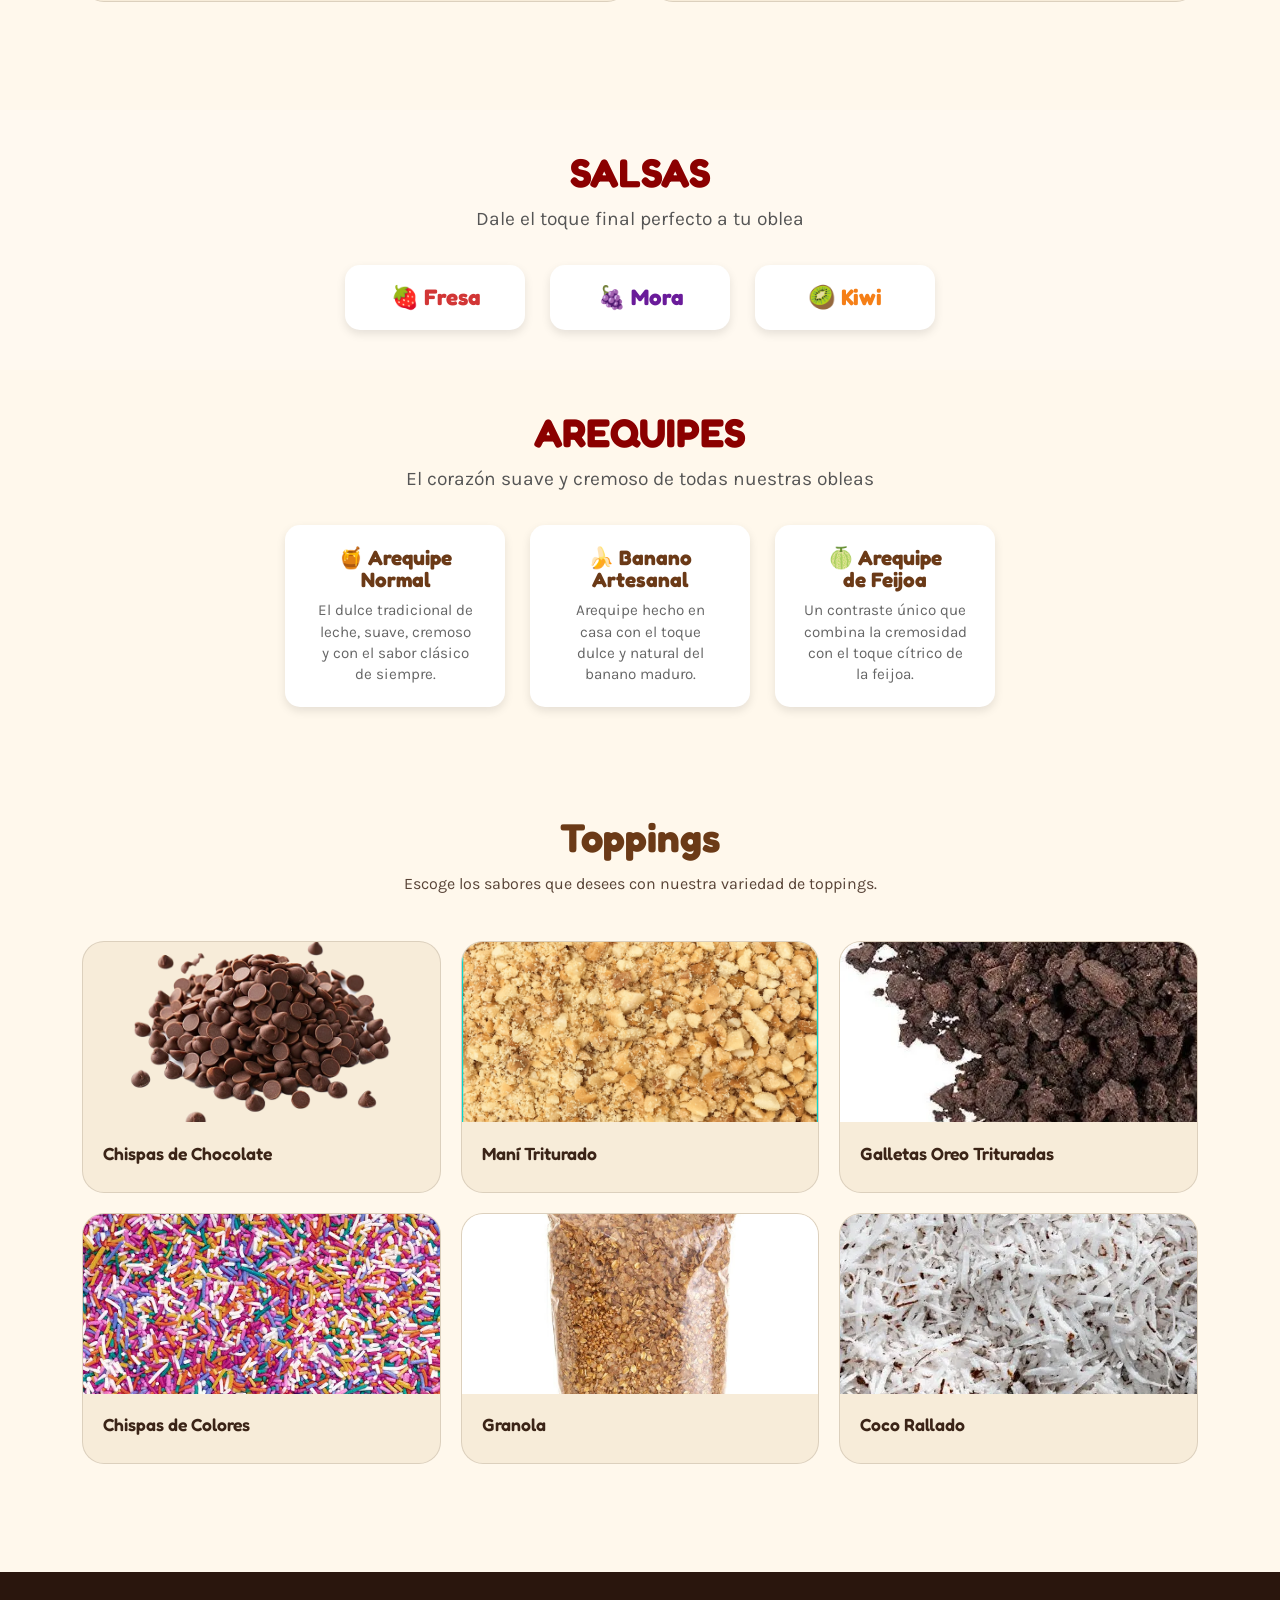
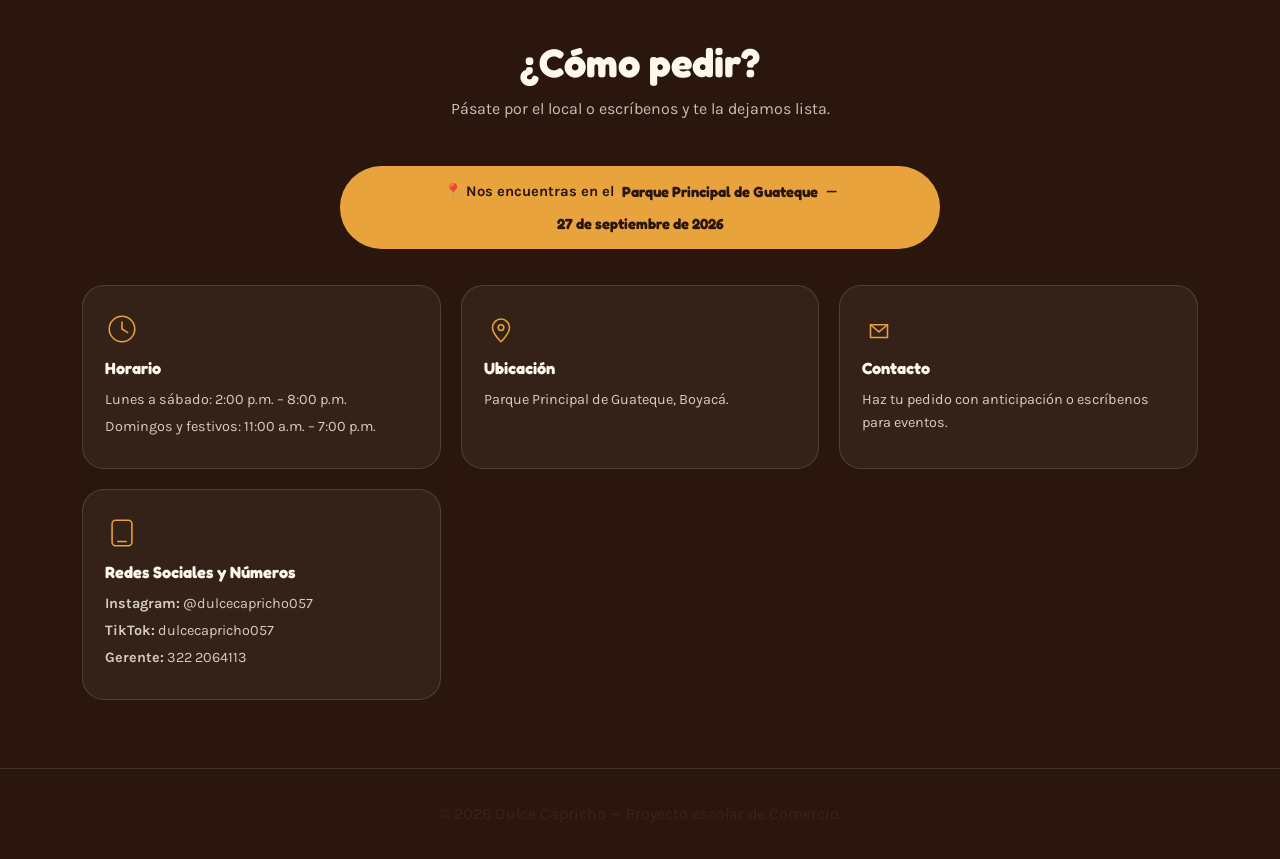
==== commit fa8dd428: "Enhance toppings layout with CSS grid poner imagenes mas pequeñas 2x3 Added responsive grid layout f" ====
--- a/index.html
+++ b/index.html
@@ -85,6 +85,24 @@
   font-weight:700;
   color:var(--cream-soft,#fff8ec);
 }
+  /* Cuadrícula de 3 columnas para los Toppings */
+  #toppings .image-flavor-grid {
+    grid-template-columns: repeat(3, 1fr) !important;
+    gap: 20px;
+  }
+
+  /* Ajuste para imágenes más pequeñas y cuadradas */
+  #toppings .flavor-image {
+    aspect-ratio: 1 / 1 !important;
+    height: 180px;
+    object-fit: cover;
+  }
+
+  @media (max-width: 760px) {
+    #toppings .image-flavor-grid {
+      grid-template-columns: repeat(2, 1fr) !important;
+    }
+  }
 .image-flavor-grid{
   grid-template-columns:repeat(2,minmax(0,1fr));
 }
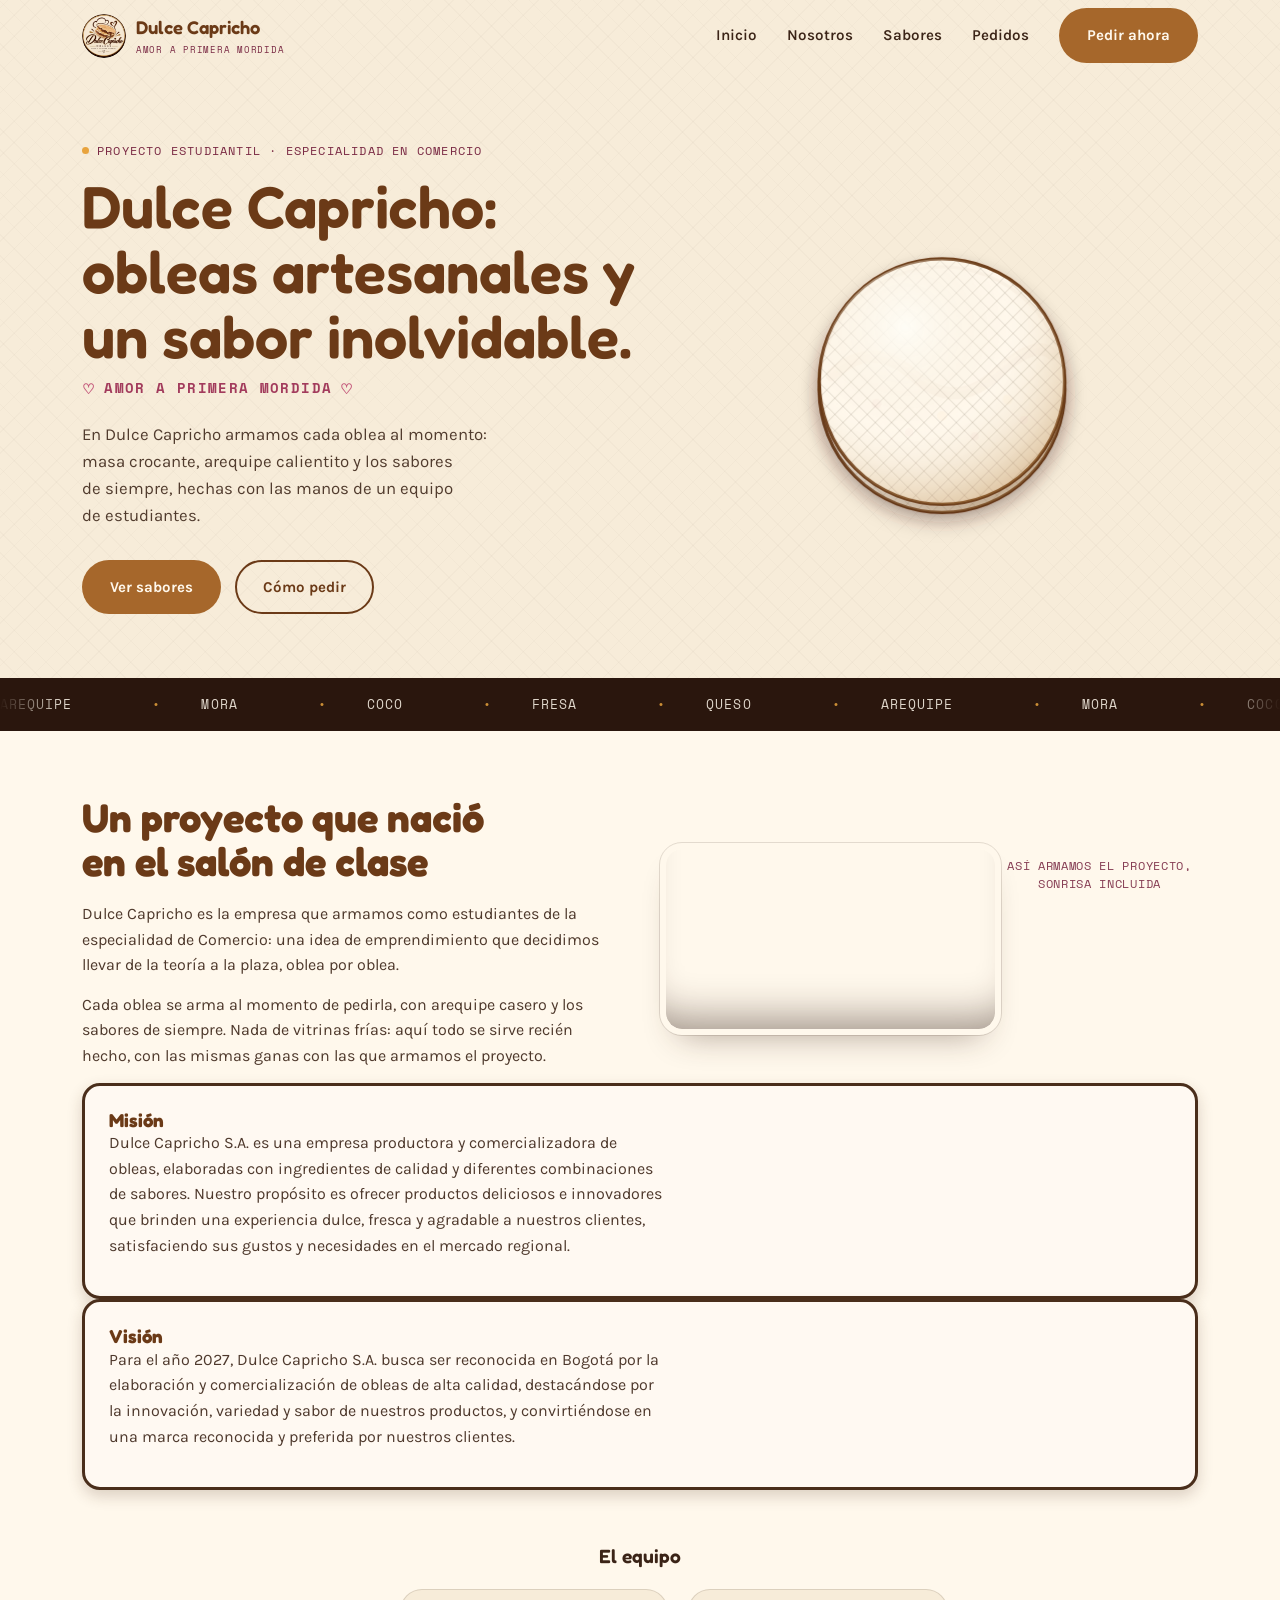
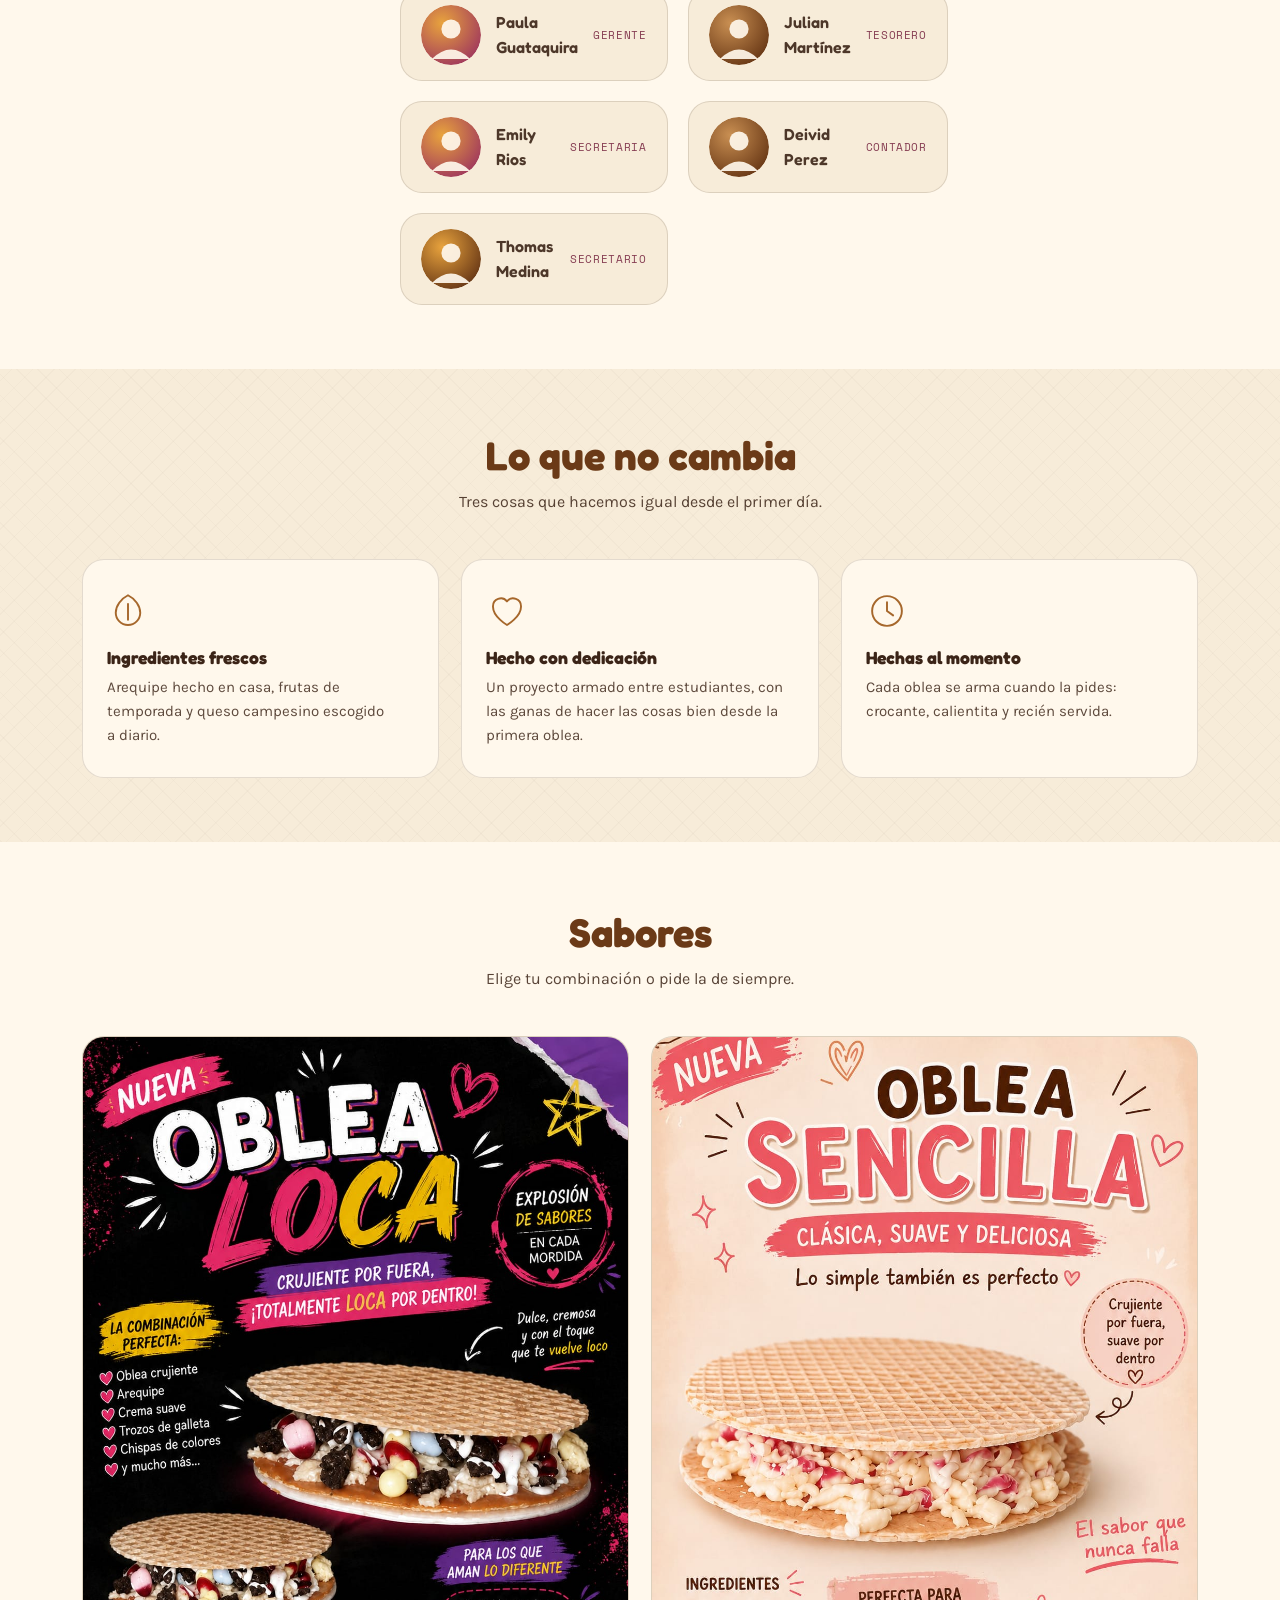
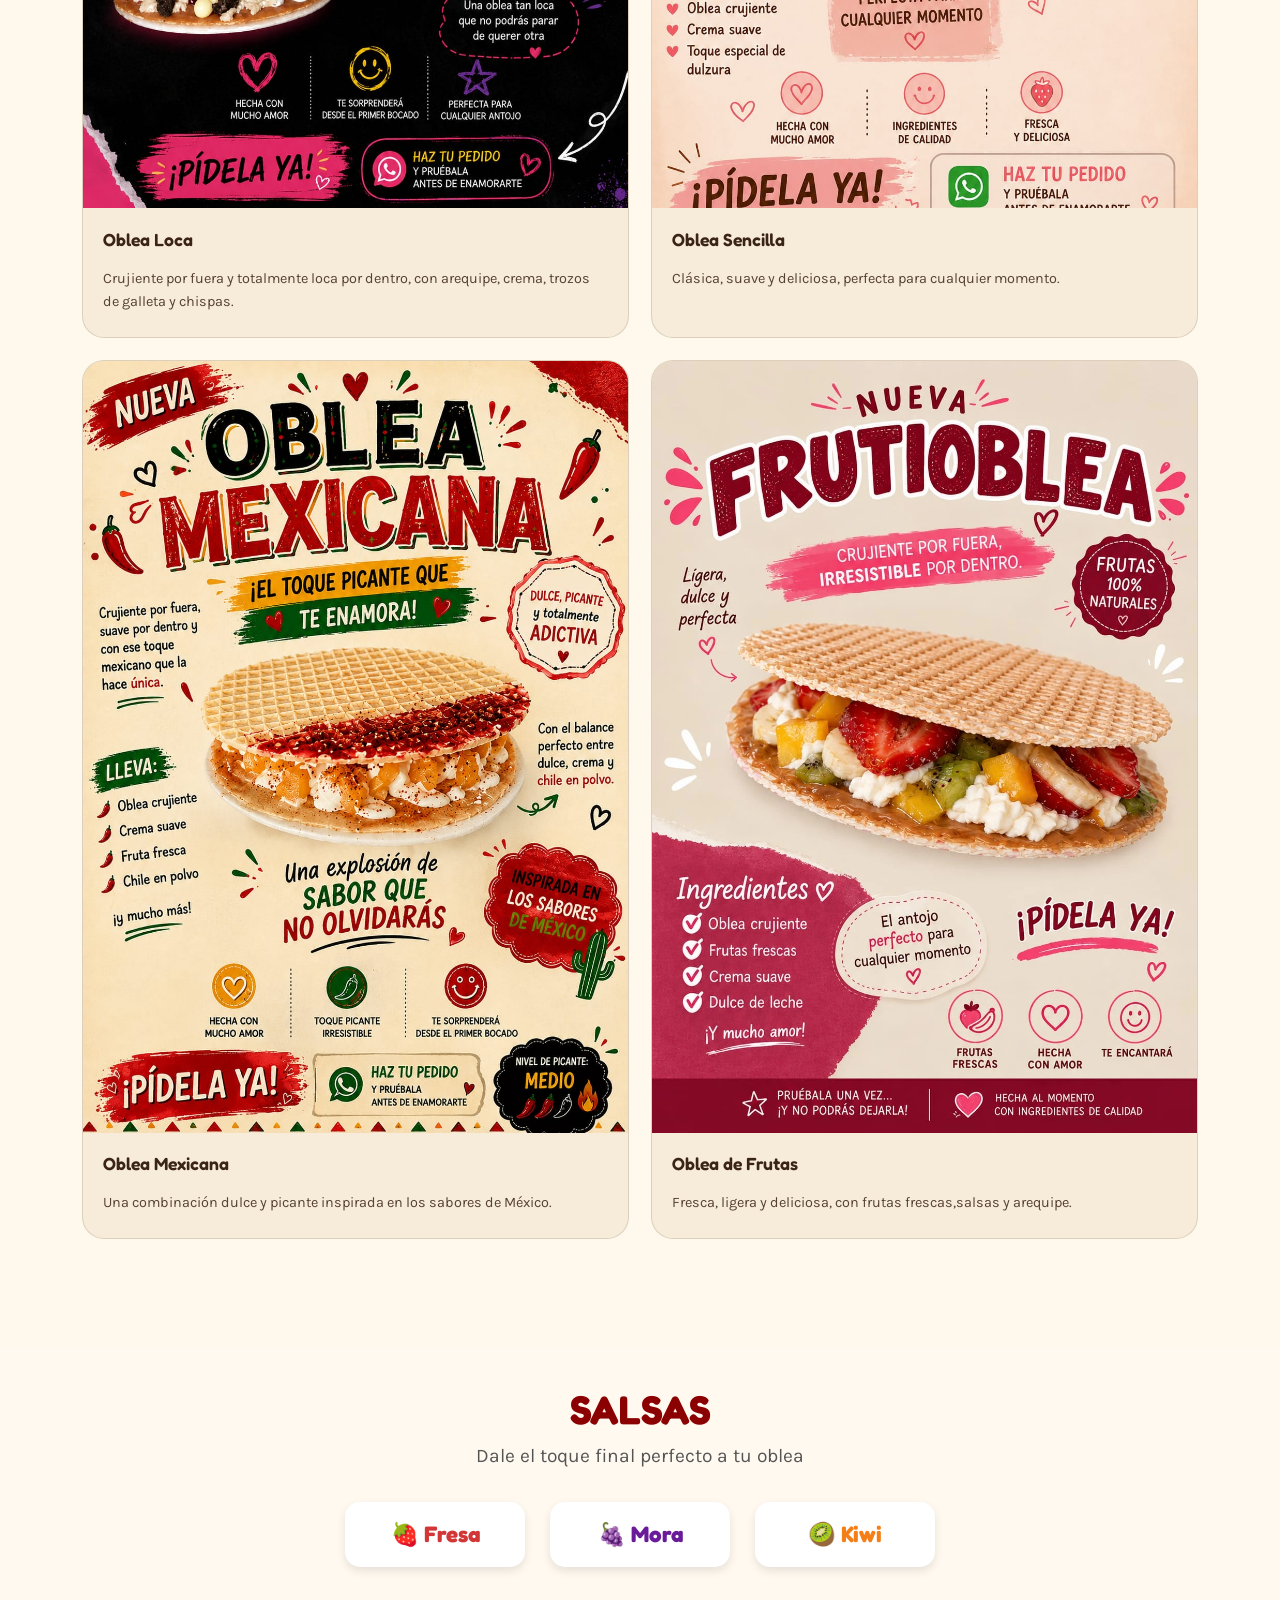
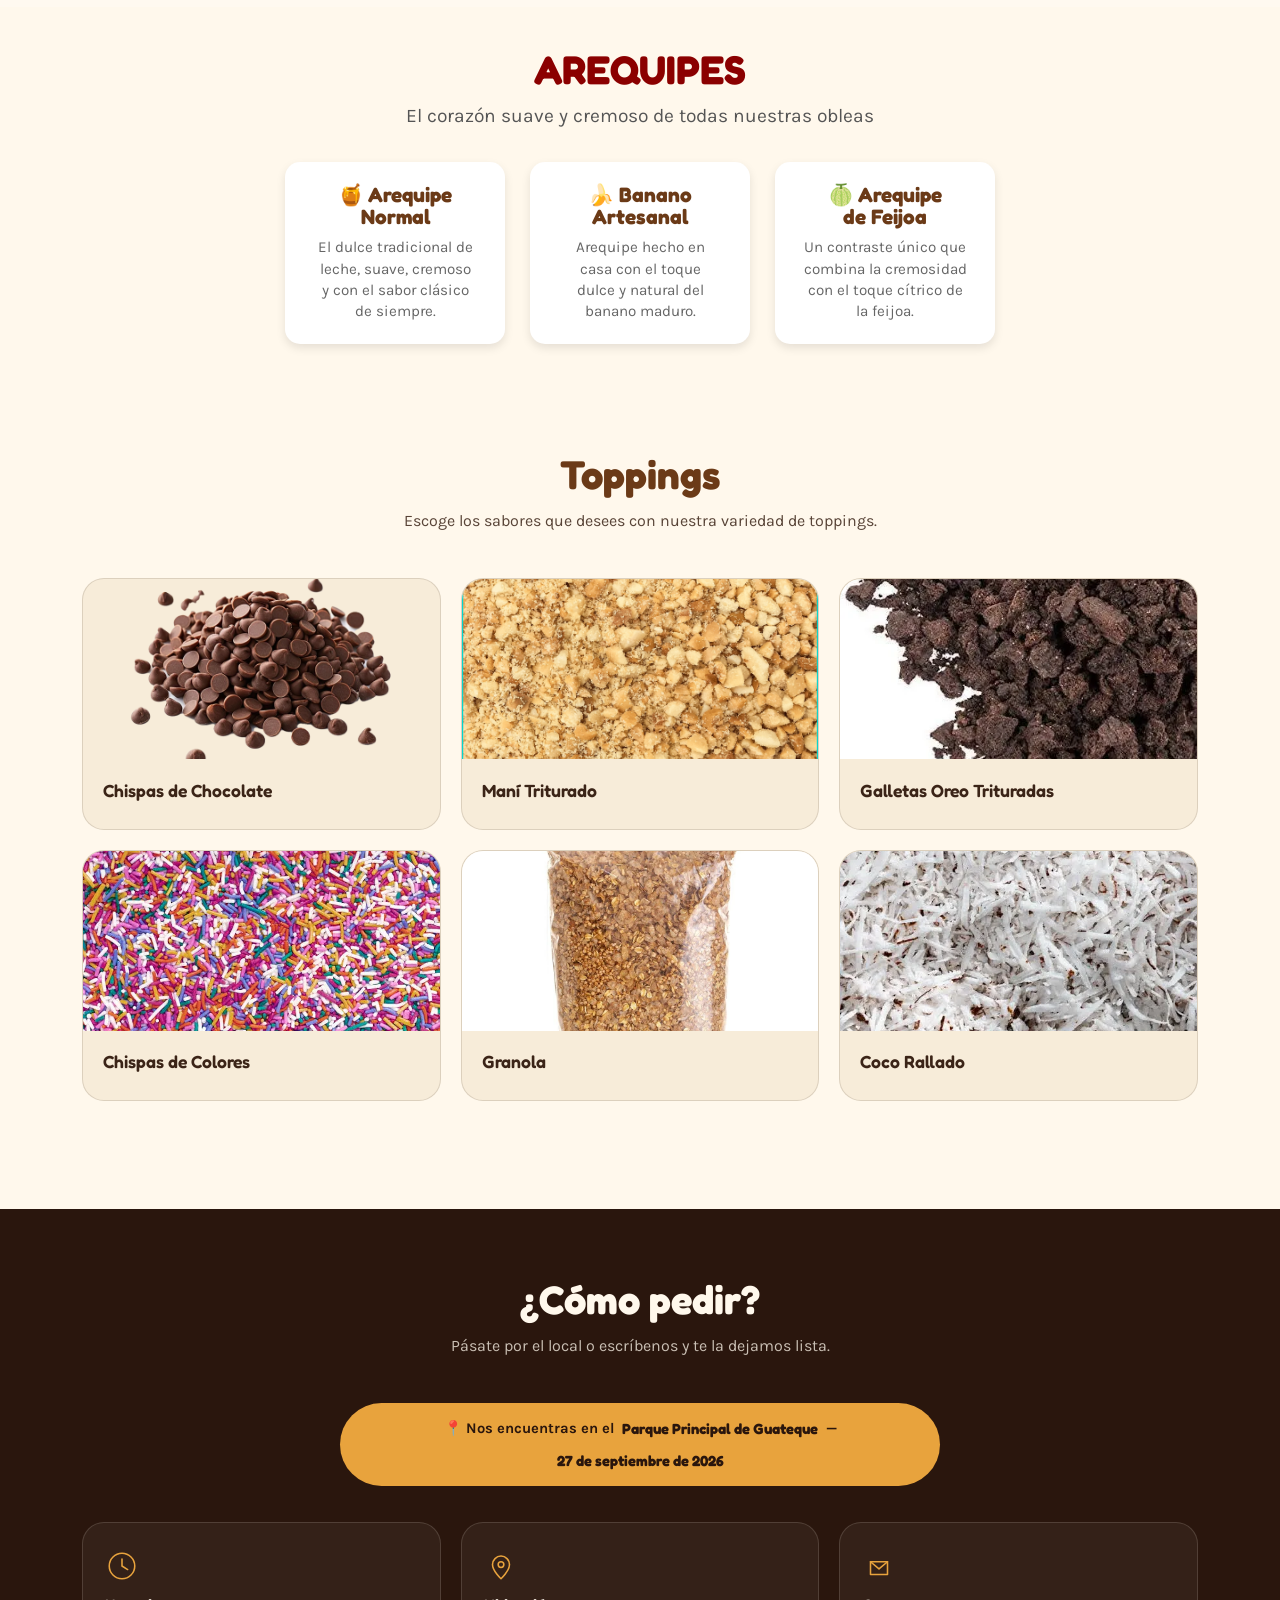
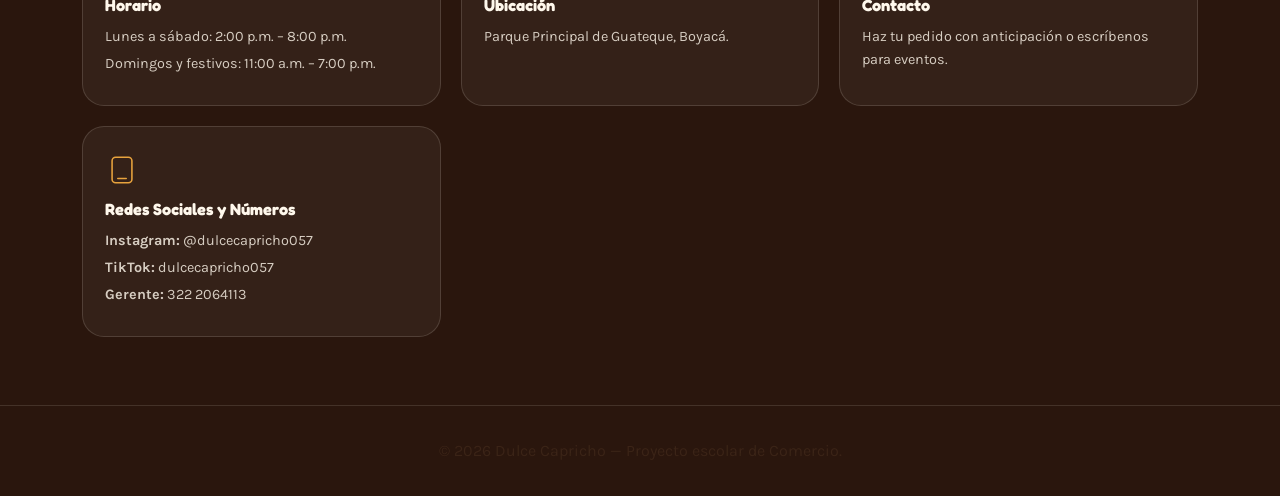
==== commit b18bc4d0: "Add styles for horizontal team card layout Added CSS styles for team card layout and avatar." ====
--- a/index.html
+++ b/index.html
@@ -15,6 +15,27 @@
 <link rel="stylesheet" href="styles.css?v=20260920">
 
 <style>
+  /* Tarjeta del equipo en formato horizontal (foto a la izquierda, texto a la derecha) */
+  .team-card {
+    display: flex !important;
+    flex-direction: row !important;
+    align-items: center !important;
+    justify-content: flex-start !important;
+    text-align: left !important;
+    padding: 15px 20px !important;
+    gap: 15px !important;
+  }
+
+  .team-avatar {
+    width: 60px !important;
+    height: 60px !important;
+    flex-shrink: 0 !important;
+    margin: 0 !important;
+  }
+
+  .team-name, .team-role {
+    margin: 0 !important;
+  }
   /* Efecto de agrandado al pasar el cursor sobre salsas y toppings */
 .topping-card, .salsa-card, .flavor-card, .sabor-card, .topping-item, .card {
   transition: transform 0.3s ease-in-out, box-shadow 0.3s ease-in-out;
